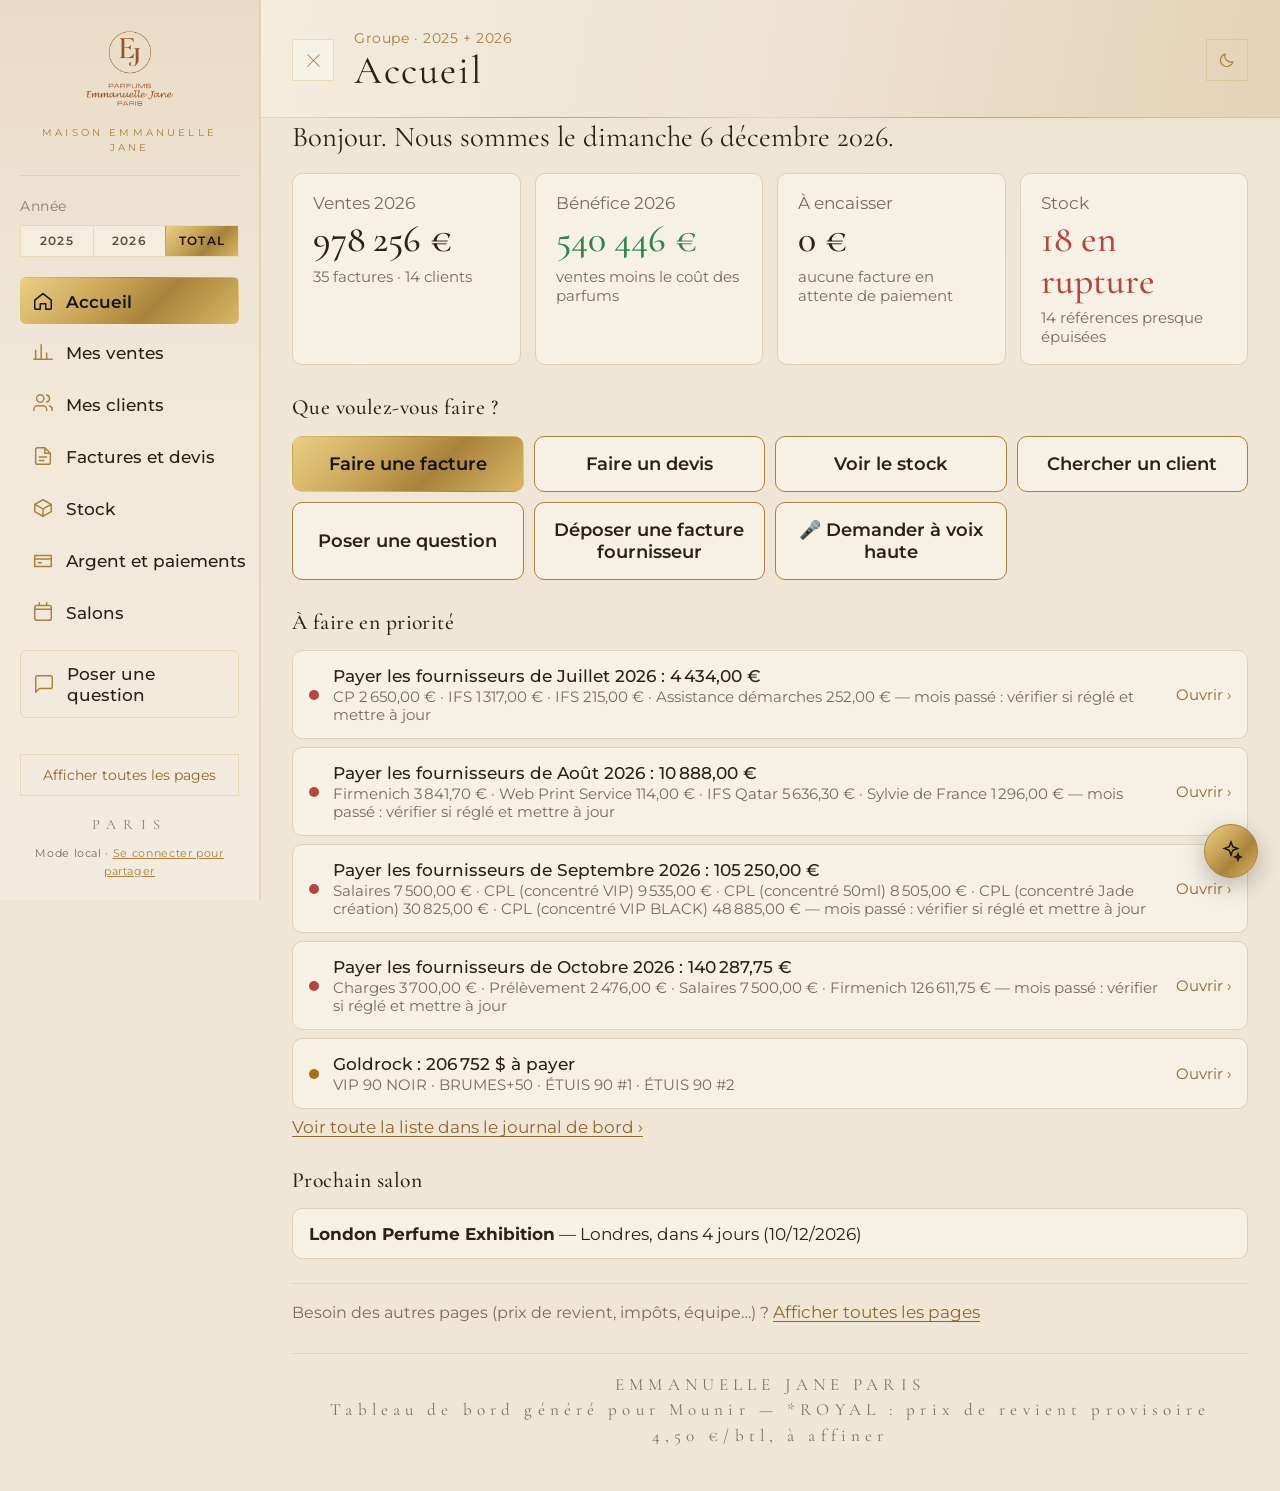
==== dashboard-netlify/index.html @ 2f5e253f "Factures fournisseurs : dépôt d'une facture, lecture automatique et suivi du paiement - Déposer un P" ====
<!DOCTYPE html>
<html lang="fr">
<head>
<meta charset="UTF-8">
<meta name="viewport" content="width=device-width, initial-scale=1">
<title>Tableau de bord · Emmanuelle Jane Paris</title>
<link rel="icon" href="img/logo.png">
<link rel="preconnect" href="https://fonts.googleapis.com">
<link rel="preconnect" href="https://fonts.gstatic.com" crossorigin>
<link href="https://fonts.googleapis.com/css2?family=Cormorant+Garamond:ital,wght@0,400;0,500;0,600;1,400;1,500&family=Montserrat:ital,wght@0,300;0,400;0,500;0,600;0,700;1,400&display=swap" rel="stylesheet">
<script src="vendor/chart.umd.min.js"></script>
<link rel="stylesheet" href="css/style.css">
<script>try{if(localStorage.getItem('ej_theme')==='dark')document.documentElement.dataset.theme='dark'}catch(e){}
try{document.documentElement.dataset.mode=localStorage.getItem('ej_mode')==='complet'?'complet':'simple'}catch(e){document.documentElement.dataset.mode='simple'}</script>
</head>
<body>
<aside class="sidebar" id="sidebar" aria-label="Menu">
<div class="sb-brand"><img class="logo" src="img/logo.png" alt="Parfums Emmanuelle Jane Paris"><span class="sb-maison">Maison Emmanuelle Jane</span></div>
<div class="sb-block"><div class="sb-label">Société</div>
<div class="sb-seg sb-seg-col soc-switcher" role="group" aria-label="Société"><button class="soc-btn active" data-soc="groupe">Groupe</button><button class="soc-btn" data-soc="BSD">BSD · France</button><button class="soc-btn" data-soc="NB">NB Evolution · Dubaï</button></div></div>
<div class="sb-block"><div class="sb-label">Année</div>
<div class="sb-seg year-switcher" role="group" aria-label="Année"><button class="year-btn" data-year="2025">2025</button><button class="year-btn" data-year="2026">2026</button><button class="year-btn active" data-year="total">Total</button></div></div>
<nav class="sb-nav" aria-label="Rubriques">
<div class="sb-simple"><button class="tab sb-big" data-tab="accueil" data-simple="1"><svg viewBox="0 0 24 24" fill="none" stroke="currentColor" stroke-width="1.6" stroke-linecap="round" stroke-linejoin="round"><path d="M3 11l9-7 9 7v9a1 1 0 0 1-1 1h-5v-6h-6v6H4a1 1 0 0 1-1-1z"/></svg><span>Accueil</span></button><button class="tab sb-big" data-tab="overview" data-simple="1"><svg viewBox="0 0 24 24" fill="none" stroke="currentColor" stroke-width="1.6" stroke-linecap="round" stroke-linejoin="round"><path d="M4 20V10M10 20V4M16 20v-7M22 20H2"/></svg><span>Mes ventes</span></button><button class="tab sb-big" data-tab="crm" data-simple="1"><svg viewBox="0 0 24 24" fill="none" stroke="currentColor" stroke-width="1.6" stroke-linecap="round" stroke-linejoin="round"><path d="M16 19v-1a4 4 0 0 0-4-4H6a4 4 0 0 0-4 4v1M9 10a4 4 0 1 0 0-8 4 4 0 0 0 0 8zM22 19v-1a4 4 0 0 0-3-3.9M16 2.1a4 4 0 0 1 0 7.8"/></svg><span>Mes clients</span></button><button class="tab sb-big" data-tab="documents" data-simple="1"><svg viewBox="0 0 24 24" fill="none" stroke="currentColor" stroke-width="1.6" stroke-linecap="round" stroke-linejoin="round"><path d="M14 3H6a2 2 0 0 0-2 2v14a2 2 0 0 0 2 2h12a2 2 0 0 0 2-2V9zM14 3v6h6M8 13h8M8 17h5"/></svg><span>Factures et devis</span></button><button class="tab sb-big" data-tab="stock" data-simple="1"><svg viewBox="0 0 24 24" fill="none" stroke="currentColor" stroke-width="1.6" stroke-linecap="round" stroke-linejoin="round"><path d="M21 8l-9-5-9 5 9 5 9-5zM3 8v8l9 5 9-5V8M12 13v8"/></svg><span>Stock</span></button><button class="tab sb-big" data-tab="tresorerie" data-simple="1"><svg viewBox="0 0 24 24" fill="none" stroke="currentColor" stroke-width="1.6" stroke-linecap="round" stroke-linejoin="round"><path d="M3 7h18v12H3zM3 11h18M7 15h3"/></svg><span>Argent et paiements</span></button><button class="tab sb-big" data-tab="salons" data-simple="1"><svg viewBox="0 0 24 24" fill="none" stroke="currentColor" stroke-width="1.6" stroke-linecap="round" stroke-linejoin="round"><path d="M8 2v3M16 2v3M3 9h18M5 5h14a2 2 0 0 1 2 2v12a2 2 0 0 1-2 2H5a2 2 0 0 1-2-2V7a2 2 0 0 1 2-2z"/></svg><span>Salons</span></button><button type="button" class="sb-big sb-ask" data-ia-open="1"><svg viewBox="0 0 24 24" fill="none" stroke="currentColor" stroke-width="1.6" stroke-linecap="round" stroke-linejoin="round"><path d="M21 15a2 2 0 0 1-2 2H7l-4 4V5a2 2 0 0 1 2-2h14a2 2 0 0 1 2 2z"/></svg><span>Poser une question</span></button></div>
<div class="sb-group">Accueil</div>
<button class="tab" data-tab="accueil" data-group="accueil">Accueil · actions rapides</button><button class="tab active" data-tab="journal" data-group="accueil">Journal de bord</button>
<div class="sb-group">Équipe</div>
<button class="tab" data-tab="equipe-nassim" data-group="equipe">Nassim</button>
<button class="tab" data-tab="equipe-mounir" data-group="equipe">Mounir</button>
<button class="tab" data-tab="equipe-natali" data-group="equipe">Natali</button>
<div class="sb-group">Ventes</div>
<button class="tab" data-tab="overview" data-group="ventes">Vue d'ensemble</button>
<button class="tab" data-tab="clients" data-group="ventes">Clients</button>
<button class="tab" data-tab="pays" data-group="ventes">Pays</button>
<button class="tab" data-tab="mois" data-group="ventes">Mois</button>
<button class="tab" data-tab="refs" data-group="ventes">Références</button>
<button class="tab" data-tab="factures" data-group="ventes">Factures</button>
<button class="tab" data-tab="evolution" data-group="ventes">Évolution clients</button>
<button class="tab" data-tab="compare" data-group="ventes">2025 vs 2026</button>
<div class="sb-group">Produits</div>
<button class="tab" data-tab="stock" data-group="produits">Stock</button>
<button class="tab" data-tab="costs" data-group="produits">Prix de revient</button>
<button class="tab" data-tab="production" data-group="produits">Production</button>
<button class="tab" data-tab="inventaire" data-group="produits">Inventaire</button>
<button class="tab" data-tab="cadeaux" data-group="produits">Cadeaux offerts</button>
<button class="tab" data-tab="appro" data-group="produits">Approvisionnement</button>
<button class="tab" data-tab="expeditions" data-group="produits">Expéditions</button>
<button class="tab" data-tab="conformite" data-group="produits">Conformité produits</button>
<div class="sb-group">Finances</div>
<button class="tab" data-tab="tresorerie" data-group="finances">Trésorerie</button>
<button class="tab" data-tab="creances" data-group="finances">Créances clients</button>
<button class="tab" data-tab="fiscal" data-group="finances">Échéances fiscales</button>
<button class="tab" data-tab="resultat" data-group="finances">Résultat &amp; impôts</button>
<button class="tab" data-tab="objectifs" data-group="finances">Objectifs &amp; budget</button>
<button class="tab" data-tab="fournisseurs" data-group="finances">Factures fournisseurs</button>
<button class="tab" data-tab="virements" data-group="finances">Virements attendus</button>
<button class="tab" data-tab="chargesfixes" data-group="finances">Charges fixes</button>
<div class="sb-group">Commercial</div>
<button class="tab" data-tab="documents" data-group="commercial">Devis &amp; factures</button>
<button class="tab" data-tab="crm" data-group="commercial">Fiches clients</button>
<button class="tab" data-tab="prospects" data-group="commercial">Prospects</button>
<button class="tab" data-tab="simulateur" data-group="commercial">Simulateur d'offres</button>
<button class="tab" data-tab="simulation" data-group="commercial">Simulation commande</button>
<button class="tab" data-tab="salons" data-group="commercial">Calendrier des salons</button>
</nav>
<button type="button" class="sb-mode" id="sbMode"></button>
<div class="sb-foot">Paris</div>
</aside>
<div class="sb-overlay" id="sbOverlay"></div>
<div class="main">
<header class="topbar">
<button class="sb-toggle" id="sbToggle" aria-label="Afficher ou masquer le menu" aria-controls="sidebar"><span></span><span></span><span></span></button>
<div class="brand-txt"><span class="brand-sub" id="ctxLine">Groupe · 2025 + 2026</span><span class="brand-name" id="pageTitle">Vue d'ensemble</span></div>
</header>
<div class="page">

<div class="kpis kpis-top">
<div class="kpi kpi-main"><div class="kpi-label">Chiffre d'affaires</div><div class="kpi-value big" id="kpi-ca"></div></div>
<div class="kpi"><div class="kpi-label">Bénéfice produit*</div><div class="kpi-value big" id="kpi-benefice-produit"></div></div>
<div class="kpi danger"><div class="kpi-label">Charges fixes / mois**</div><div class="kpi-value big" id="kpi-charges-fixes-mensuelles"></div></div>
<div class="kpi"><div class="kpi-label">Bouteilles vendues</div><div class="kpi-value" id="kpi-btl"></div></div>
<div class="kpi"><div class="kpi-label">Testeurs offerts</div><div class="kpi-value" id="kpi-testers"></div></div>
<div class="kpi"><div class="kpi-label">Factures</div><div class="kpi-value" id="kpi-factures"></div></div>
<div class="kpi"><div class="kpi-label">Clients</div><div class="kpi-value" id="kpi-clients"></div></div>
</div>
<details class="notes">
<summary>Notes de calcul</summary>
<p id="socNote" class="soc-note"></p>
<p>* Bénéfice produit = CA − prix de revient (coût de fabrication, testeurs offerts inclus) − coût des cadeaux offerts (sacs, mouillettes, catalogues, échantillons). ** Estimation des charges fixes + salaires par mois (hors rémunération du gérant), voir l'onglet "Charges fixes mensuelles" pour le détail.</p>
<p>Le prix de revient de la collection ROYAL est provisoirement fixé à 4,50 € la bouteille (à affiner) : les bénéfices ROYAL sont indicatifs.</p>
</details>



<div id="accueil" class="section">
<h2>Accueil</h2>
<div id="accueil-body"></div>
</div>

<div id="journal" class="section active">
<h2>Journal de bord</h2>
<div class="j-top"><div><div class="j-date" id="jDate"></div><div class="j-resume" id="jResume"></div></div></div>
<div class="j-grid">
<div class="j-col">
<div class="j-card"><div class="j-h">À traiter<button type="button" class="j-mini" id="jReset" title="Réafficher les rappels marqués comme faits">Tout réafficher</button></div>
<p class="j-sub">Calculé à partir des données : paiements clients, devis à relancer, fournisseurs, stock, inventaire, salons. Clique sur un rappel pour ouvrir la page concernée.</p>
<ul class="j-list" id="jAuto"></ul></div>
<div class="j-card"><div class="j-h">Mes tâches</div>
<form id="jTodoForm" class="j-form"><input name="txt" placeholder="Ex. Relancer Gazzaz pour la commande de novembre" required><select name="cat"><option value="client">Client</option><option value="paiement">Paiement</option><option value="fournisseur">Fournisseur</option><option value="stock">Stock</option><option value="admin">Admin</option><option value="autre">Autre</option></select><input name="due" type="date" title="Échéance"><button type="submit" class="doc-btn primary">Ajouter</button></form>
<ul class="j-list" id="jTodos"></ul></div>
<div class="j-card"><div class="j-h">Routine</div>
<div class="j-routine" id="jRoutine"></div>
<form id="jRoutineForm" class="j-form"><input name="txt" placeholder="Ajouter une tâche récurrente" required><select name="freq"><option value="jour">Chaque jour</option><option value="semaine">Chaque semaine</option><option value="mois">Chaque mois</option></select><button type="submit" class="doc-btn">Ajouter</button></form></div>
</div>
<div class="j-col">
<div class="j-card"><div class="j-h">Journal</div>
<form id="jNoteForm" class="j-form j-note-form"><textarea name="txt" rows="3" placeholder="Appels, rendez-vous, décisions, commandes reçues…" required></textarea><button type="submit" class="doc-btn primary">Noter</button></form>
<ul class="j-notes" id="jNotes"></ul></div>
<div class="j-card"><div class="j-h">Actualités de la parfumerie<button type="button" class="j-mini" id="jNewsRefresh" title="Recharger">Actualiser</button></div>
<div class="j-feeds" id="jFeeds"></div>
<details class="j-marques" id="jMarquesBox"><summary>Marques suivies</summary>
<form id="jMarquesForm"><textarea id="jMarques" rows="3"></textarea><div class="j-marques-act"><button type="button" class="j-mini" id="jMarquesReset">Liste par défaut</button><button type="submit" class="doc-btn">Enregistrer</button></div></form>
<p class="j-sub">Séparer les marques par des virgules.</p></details>
<ul class="j-news" id="jNews"></ul>
<div class="j-sites"><span>Presse spécialisée :</span><span id="jSites"></span></div></div>
</div>
</div>
</div>

<div id="equipe-nassim" class="section eq-space"></div>
<div id="equipe-mounir" class="section eq-space"></div>
<div id="equipe-natali" class="section eq-space"></div>

<div id="tresorerie" class="section"><h2>Trésorerie prévisionnelle</h2><div id="tresorerie-body" class="gx"></div></div>
<div id="creances" class="section"><h2>Créances clients</h2><div id="creances-body" class="gx"></div></div>
<div id="fiscal" class="section"><h2>Échéances fiscales et administratives</h2><div id="fiscal-body" class="gx"></div></div>
<div id="resultat" class="section"><h2>Résultat et impôts estimés</h2><div id="resultat-body" class="gx"></div></div>
<div id="objectifs" class="section"><h2>Objectifs et budget</h2><div id="objectifs-body" class="gx"></div></div>
<div id="crm" class="section"><h2>Fiches clients</h2><div id="crm-body" class="gx"></div></div>
<div id="prospects" class="section"><h2>Prospects</h2><div id="prospects-body" class="gx"></div></div>
<div id="appro" class="section"><h2>Approvisionnement</h2><div id="appro-body" class="gx"></div></div>
<div id="expeditions" class="section"><h2>Expéditions</h2><div id="expeditions-body" class="gx"></div></div>
<div id="conformite" class="section"><h2>Conformité produits</h2><div id="conformite-body" class="gx"></div></div>

<div id="overview" class="section">
<h2>Vue d'ensemble</h2>
<div class="grid-2">
<div class="chart-container"><canvas id="chartCollections"></canvas></div>
<div class="chart-container"><canvas id="chartPays"></canvas></div>
</div>
<div class="chart-container tall"><canvas id="chartMois"></canvas></div>
<h2>Podium des clients</h2>
<div class="podium" id="podium"></div>
</div>

<div id="clients" class="section">
<h2>Tous les clients</h2>
<div class="info-box">💡 Clique sur une ligne pour voir le détail des factures du client</div>
<div class="controls">
<input type="text" class="search-box" id="search-client" placeholder="🔍 Rechercher...">
</div>
<table id="table-clients">
<thead><tr><th>#</th><th>Client</th><th>Pays</th><th class="text-right">Fact.</th><th class="text-right">Btl</th><th class="text-right">CA</th><th class="text-right">Coût</th><th class="text-right">Bénéfice</th><th class="text-right">% Marge</th></tr></thead>
<tbody></tbody>
</table>
</div>

<div id="pays" class="section">
<h2>Analyse par pays</h2>
<div class="info-box">💡 Le tableau ci-dessous affiche chaque <strong>couple Pays — Client</strong> séparément (les 2 clients irakiens apparaissent distinctement).</div>
<div class="grid-2">
<div class="chart-container"><canvas id="chartPaysCA"></canvas></div>
<div class="chart-container"><canvas id="chartPaysClientCA"></canvas></div>
</div>
<h2>Détail Pays × Client</h2>
<table>
<thead><tr><th>#</th><th>Pays</th><th>Client</th><th class="text-right">Fact.</th><th class="text-right">Btl</th><th class="text-right">CA</th><th class="text-right">Coût</th><th class="text-right">Bénéfice</th></tr></thead>
<tbody id="tbody-pays-client"></tbody>
</table>
</div>

<div id="mois" class="section">
<h2>Analyse mensuelle</h2>
<div class="chart-container tall"><canvas id="chartMoisCA"></canvas></div>
<div class="chart-container"><canvas id="chartMoisMarge"></canvas></div>
<table>
<thead><tr><th>Mois</th><th class="text-right">Fact.</th><th class="text-right">Btl</th><th class="text-right">CA</th><th class="text-right">Coût</th><th class="text-right">Bénéfice</th></tr></thead>
<tbody id="tbody-mois"></tbody>
</table>
</div>

<div id="refs" class="section">
<h2>Toutes les références</h2>
<div class="controls">
<input type="text" class="search-box" id="search-ref" placeholder="🔍 Rechercher...">
<select id="filter-collection">
<option value="">Toutes</option>
<option value="VIP">VIP</option>
<option value="VIP BLACK">VIP BLACK</option>
<option value="ROYAL">ROYAL</option>
<option value="BRUMES">BRUMES</option>
<option value="50ML">50ML</option>
</select>
</div>
<div class="chart-container tall"><canvas id="chartTopRefs"></canvas></div>
<table id="table-refs">
<thead><tr><th>#</th><th>Collec.</th><th>Référence</th><th class="text-right">Cartons</th><th class="text-right">Btl</th><th class="text-right">CA</th><th class="text-right">Coût</th><th class="text-right">Bénéfice</th></tr></thead>
<tbody></tbody>
</table>
</div>

<div id="factures" class="section">
<h2>Toutes les factures</h2>
<div class="info-box">💡 Clique sur une facture pour voir tout le détail des lignes (références, quantités, prix, marges)</div>
<div class="controls">
<input type="text" class="search-box" id="search-fact" placeholder="🔍 Rechercher...">
</div>
<table id="table-fact">
<thead><tr><th>Facture</th><th>Date</th><th>Client</th><th>Pays</th><th class="text-right">Btl</th><th class="text-right">CA</th><th class="text-right">Coût</th><th class="text-right">Bénéfice</th></tr></thead>
<tbody></tbody>
</table>
</div>

<div id="cadeaux" class="section">
<h2>Cadeaux offerts</h2>
<div class="info-box">💡 Tous les cadeaux (hors parfums) offerts avec les commandes — sacs, mouillettes, catalogues, échantillons 2ml, testeurs. Suit le sélecteur d'année en haut de page.</div>
<div class="kpis" id="cadeauxKpis"></div>
<div class="controls">
<input type="text" class="search-box" id="search-cadeaux" placeholder="🔍 Rechercher...">
</div>
<table id="table-cadeaux">
<thead><tr><th>Facture</th><th>Date</th><th>Client</th><th>Pays</th><th>Cadeaux offerts</th><th class="text-right">Prix de revient (≈)</th></tr></thead>
<tbody></tbody>
</table>

<h2 style="margin-top:26px">📊 Commande vs cadeaux offerts (par client)</h2>
<div class="info-box">💡 Chiffre d'affaires du client (barres) comparé à la valeur des cadeaux offerts (ligne rouge), pour les clients ayant reçu le plus de cadeaux.</div>
<div class="chart-container tall"><canvas id="chartCadeauxClients"></canvas></div>

<h2 style="margin-top:26px">👥 Cadeaux cumulés par client</h2>
<div class="info-box">💡 Clique sur un client pour voir le détail de tous les cadeaux (sacs, mouillettes, catalogues, 2ml, testeurs) reçus sur l'ensemble de ses factures.</div>
<div style="display:grid;grid-template-columns:280px 1fr;gap:18px" id="cadeauxClientGrid">
<div style="background:rgba(28,24,20,.03);border-radius:8px;padding:14px;max-height:600px;overflow-y:auto">
<input type="text" class="search-box" id="search-cadeaux-client" placeholder="🔍 Rechercher un client..." style="width:100%;margin-bottom:10px">
<div id="cadeauxClientList"></div>
</div>
<div>
<div id="cadeauxClientHeader" style="background:rgba(129,98,15,.08);border-left:4px solid #81620F;padding:14px;border-radius:6px;margin-bottom:14px;min-height:80px">
<div style="color:#76695C;font-size:.9rem">Sélectionne un client à gauche pour voir le détail de ses cadeaux</div>
</div>
<table id="tableCadeauxClient">
<thead><tr><th>Type de cadeau</th><th class="text-right">Quantité</th><th class="text-right">Coût (≈)</th></tr></thead>
<tbody></tbody>
</table>
</div>
</div>
</div>

<div id="evolution" class="section">
<h2>Évolution du CA par Client (dans le temps)</h2>
<div class="info-box">💡 Clique sur un client à gauche pour voir comment ses commandes ont évolué dans le temps. Tu verras tout de suite s'il est en croissance 📈 ou en baisse 📉.</div>
<div style="display:grid;grid-template-columns:280px 1fr;gap:18px;@media(max-width:900px){grid-template-columns:1fr}" id="evolutionGrid">
<div style="background:rgba(28,24,20,.03);border-radius:8px;padding:14px;max-height:600px;overflow-y:auto">
<input type="text" class="search-box" id="search-evo-client" placeholder="🔍 Rechercher un client..." style="width:100%;margin-bottom:10px">
<div id="evoClientList"></div>
</div>
<div>
<div id="evoSelectedHeader" style="background:rgba(129,98,15,.08);border-left:4px solid #81620F;padding:14px;border-radius:6px;margin-bottom:14px;min-height:80px">
<div style="color:#76695C;font-size:.9rem">Sélectionne un client à gauche pour voir son évolution</div>
</div>
<div class="chart-container tall"><canvas id="chartEvoClient"></canvas></div>
<h3 style="color:#81620F;margin-bottom:10px">Détail des commandes</h3>
<table id="tableEvoClient">
<thead><tr><th>Date</th><th>Facture</th><th class="text-right">Btl</th><th class="text-right">CA</th><th class="text-right">Bénéfice</th><th class="text-right">Variation</th></tr></thead>
<tbody></tbody>
</table>
</div>
</div>
</div>

<div id="costs" class="section">
<h2>Détail des prix de revient par collection</h2>
<div class="info-box">💡 Tu trouveras ici le détail complet : composants physiques, main-d'œuvre, concentrés, coût total par bouteille et par carton vendu, ainsi que la marge réalisée au tarif standard.</div>
<div class="controls">
<label style="color:#76695C;font-size:.9rem">Collection :</label>
<select id="costCollSelect">
<option value="VIP">VIP</option>
<option value="VIP BLACK">VIP BLACK</option>
<option value="50ML">50ML</option>
<option value="BRUMES">BRUMES</option>
<option value="ROYAL">ROYAL</option>
<option value="CADEAUX">🎁 Cadeaux offerts</option>
</select>
</div>
<div id="costDetails"></div>
</div>

<div id="stock" class="section">
<h2>Gestion du stock — Produits finis</h2>
<div class="info-box">💡 Stock actuel = comptage physique du <strong id="stockRefDateInfo"></strong> − flacons de chaque facture établie depuis (bouteilles payées + testeurs), ± entrées saisies ci-dessous (production reçue, corrections). Code couleur : 🔴 Critique • 🟠 Faible • 🟡 Moyen • 🟢 OK • ⚫ Épuisé</div>
<div id="stockGlobalKpis"></div>
<div id="stockMouv"></div>
<div id="stockContent"></div>
</div>

<div id="simulation" class="section">
<h2>Simulation de commande</h2>
<div class="info-box">💡 Saisis les quantités souhaitées (en <strong>bouteilles</strong>) pour chaque référence. Le système compare avec le stock actuel et te dit si la commande est <strong>faisable</strong> ou si tu dois <strong>produire</strong> avant. Tu peux aussi basculer en mode "cartons" pour saisir en cartons.</div>
<div style="display:flex;gap:10px;margin-bottom:14px;flex-wrap:wrap;align-items:center">
  <button id="simReset" style="padding:9px 16px;background:#B8433F;color:#fff;border:none;border-radius:8px;cursor:pointer;font-weight:600">🗑️ Tout effacer</button>
  <label style="color:#76695C;font-size:.9rem;display:flex;align-items:center;gap:6px;cursor:pointer">
    <input type="checkbox" id="simCartonMode" style="width:18px;height:18px;cursor:pointer">
    <span>Saisir en <strong>cartons</strong> (au lieu de bouteilles)</span>
  </label>
  <label style="color:#76695C;font-size:.9rem;display:flex;align-items:center;gap:6px;cursor:pointer">
    <input type="checkbox" id="simIncludeTester" checked style="width:18px;height:18px;cursor:pointer">
    <span>Inclure les <strong>testers</strong> dans la déduction stock</span>
  </label>
</div>
<div id="simSummary"></div>
<div id="simContent"></div>
</div>

<div id="production" class="section">
<h2>Planification de production</h2>
<div class="info-box">💡 Entre les quantités que tu veux produire pour chaque référence. Le système calcule automatiquement <strong>tout ce qu'il te faut commander</strong> : composants, concentrés, coûts et CA potentiel.</div>
<div style="display:flex;gap:10px;margin-bottom:14px;flex-wrap:wrap">
<button id="prodFillStock" style="padding:9px 16px;background:#2F6FA8;color:#fff;border:none;border-radius:8px;cursor:pointer;font-weight:600">📦 Remplir pour atteindre 1000 btl/réf</button>
<button id="prodClear" style="padding:9px 16px;background:rgba(184,67,63,.8);color:#fff;border:none;border-radius:8px;cursor:pointer;font-weight:600">🗑️ Tout effacer</button>
<button id="prodSave" style="padding:9px 16px;background:#2E7D4F;color:#fff;border:none;border-radius:8px;cursor:pointer;font-weight:600">💾 Sauver dans navigateur</button>
</div>
<div id="prodSummary" style="background:rgba(129,98,15,.08);border-left:4px solid #81620F;padding:16px;border-radius:8px;margin-bottom:18px;display:none"></div>
<div id="prodInputs"></div>
<div id="prodNeeds"></div>
</div>







<!-- Tooltip flottant pour top 3 produits -->
<div id="floatingTooltip" style="display:none;position:fixed;z-index:999;background:#FCF6EE;border:2px solid #81620F;border-radius:8px;padding:12px;box-shadow:0 8px 24px rgba(28,24,20,.18);max-width:300px;font-size:.85rem;pointer-events:none"></div>

<div id="compare" class="section">
<h2>Comparaison 2025 vs 2026</h2>
<div class="info-box">💡 Compare directement les performances entre les deux années</div>
<div id="compareKpis" class="kpis"></div>
<div class="grid-2">
<div class="chart-container"><canvas id="chartCompareCA"></canvas></div>
<div class="chart-container"><canvas id="chartCompareMarge"></canvas></div>
</div>
<div class="chart-container tall"><canvas id="chartCompareMois"></canvas></div>
<h2>Détail comparatif</h2>
<table>
<thead><tr><th>Indicateur</th><th class="text-right">2025</th><th class="text-right">2026</th><th class="text-right">Évolution</th></tr></thead>
<tbody id="tbody-compare"></tbody>
</table>
</div>



<!-- Modal pour le détail d'une catégorie de charge -->




<!-- Modal pour le détail d'une source de revenu -->


<div id="fournisseurs" class="section">
<h2>Factures fournisseurs à payer</h2>
<div class="info-box">💡 Suivi manuel (mis à jour à la main, pas connecté à la banque) des factures fournisseurs à venir — France + Goldrock. Dernière mise à jour : <strong id="fournisseursUpdated"></strong>. Mois déjà soldés : <strong id="fournisseursSoldes"></strong>.</div>
<div class="kpis" id="fournisseursKpis"></div>
<h2>Fournisseurs France — par mois</h2>
<table>
<thead><tr><th>Mois</th><th>Statut</th><th>Poste</th><th class="text-right">Montant (€)</th></tr></thead>
<tbody id="tbody-fournisseurs-france"></tbody>
</table>
<h2 style="margin-top:22px">Goldrock (USD)</h2>
<table>
<thead><tr><th>Poste</th><th>Statut</th><th class="text-right">Montant ($)</th><th class="text-right">Montant (€ approx.)</th></tr></thead>
<tbody id="tbody-fournisseurs-goldrock"></tbody>
</table>
</div>

<div id="virements" class="section">
<h2>Virements clients en attente</h2>
<div class="info-box">💡 Suivi manuel (mis à jour à la main) des encaissements clients attendus. Dernière mise à jour : <strong id="virementsUpdated"></strong>.</div>
<div class="kpis" id="virementsKpis"></div>
<table>
<thead><tr><th>Client / Pays</th><th class="text-right">Montant (€)</th><th class="text-right">% du total</th></tr></thead>
<tbody id="tbody-virements"></tbody>
</table>
</div>



<div id="chargesfixes" class="section">
<h2>Charges fixes mensuelles (estimation)</h2>
<div class="info-box">💡 Suivi manuel — ce que tu payes à peu près chaque mois. Dernière mise à jour : <strong id="chargesfixesUpdated"></strong>. <span style="color:#A33A35">🟠 La rémunération du gérant (Boudjada Said) n'est volontairement PAS incluse : ses prélèvements sont irréguliers et il ne va plus en prendre pendant un moment.</span> L'Électricité/Gaz est basée sur la moyenne 2025 (mois par mois très variable, mais le pattern annuel se répète). Certains montants sont des moyennes récentes (Orange, Google Workspace, URSSAF, AG2R, salaires de Natali/Sabrina/Mounir) plutôt que des montants fixes exacts.</div>
<div class="kpis" id="chargesfixesKpis"></div>
<h2>Charges fixes (hors salaires)</h2>
<table>
<thead><tr><th>Poste</th><th class="text-right">Montant (€)</th><th>Note</th></tr></thead>
<tbody id="tbody-chargesfixes"></tbody>
</table>
<h2 style="margin-top:22px">Salaires</h2>
<table>
<thead><tr><th>Salarié</th><th class="text-right">Montant (€)</th><th>Note</th></tr></thead>
<tbody id="tbody-chargesfixes-salaires"></tbody>
</table>
</div>

<div id="inventaire" class="section">
<h2>Inventaire — Composants & emballages</h2>
<div class="info-box">💡 Suivi manuel (comptage physique périodique) des composants et emballages : flacons, capots, pompes, cartons, étiquettes, frettes, sacs, éléments d'impression... Dernière mise à jour : <strong id="inventaireUpdated"></strong>. Le stock marqué <strong>non conforme</strong> est exclu des totaux utilisables mais affiché à part sur chaque ligne concernée.</div>
<div class="kpis" id="inventaireKpis"></div>
<div class="controls"><input type="text" class="search-box" id="search-inventaire" placeholder="🔍 Rechercher un composant..."></div>
<div id="inventaireContent"></div>
</div>


<div id="documents" class="section">
<h2>Devis, proformas &amp; factures</h2>
<div class="info-box">Crée un devis, convertis-le en proforma puis en facture, et imprime-les en PDF. <strong>Seules les factures entrent dans les chiffres du dashboard</strong> (tous les totaux sont recalculés). Factures BSD et NB Evolution ; les ventes de BSD à NB Evolution sont comptées dans la vue BSD mais pas dans la vue Groupe. Les testeurs sont valorisés pour la douane puis déduits automatiquement. Les documents sont enregistrés dans ce navigateur : utilise « Sauvegarder » régulièrement, et « Exporter les données » pour rendre les nouvelles factures permanentes.</div>
<div class="controls">
<label class="doc-inline">Société <select id="docNewSoc"><option value="BSD">BSD · France</option><option value="NB">NB Evolution · Dubaï</option></select></label>
<button class="doc-btn primary" data-act="new" data-type="devis">+ Nouveau devis</button>
<button class="doc-btn primary" data-act="new" data-type="proforma">+ Nouvelle proforma</button>
<button class="doc-btn primary" data-act="new" data-type="facture">+ Nouvelle facture</button>
<select id="docFilterSoc"><option value="all">Les 2 sociétés</option><option value="BSD">BSD</option><option value="NB">NB Evolution</option></select>
<select id="docFilter"><option value="all">Tous les documents</option><option value="devis">Devis</option><option value="proforma">Proformas</option><option value="facture">Factures</option><option value="avoir">Avoirs</option><option value="bl">Bons de livraison</option></select>
<input type="text" class="search-box" id="docSearch" placeholder="🔍 N°, client, pays…">
</div>
<div class="controls doc-tools">
<button class="doc-btn" data-act="settings">Coordonnées des sociétés</button>
<button class="doc-btn" data-act="backup">Sauvegarder (fichier)</button>
<button class="doc-btn" data-act="restore">Restaurer une sauvegarde</button>
<button class="doc-btn" data-act="export">Exporter les données</button>
<input type="file" id="docRestoreFile" accept=".json,application/json" hidden>
</div>
<p class="doc-sub" id="docStatus" style="margin-bottom:10px"></p>
<div class="doc-table-wrap"><table>
<thead><tr><th>Société</th><th>Type</th><th>N°</th><th>Date</th><th>Client</th><th class="text-right">Total HT</th><th>Statut</th><th>Actions</th></tr></thead>
<tbody id="docList"></tbody>
</table></div>
</div>

<div id="simulateur" class="section">
<h2>Simulateur d'offres</h2>
<div class="info-box">Grille de remises et de cadeaux par palier de cartons. Les paliers réglés ici peuvent être appliqués à un devis avec le bouton « Appliquer la grille du simulateur d'offres ». <a href="simulateur-offres/index.html" target="_blank" rel="noopener">Ouvrir dans un nouvel onglet</a></div>
<iframe class="sim-frame" src="simulateur-offres/index.html" loading="lazy" title="Simulateur d'offres"></iframe>
</div>

<div id="salons" class="section">
<h2>Calendrier des salons</h2>
<div class="info-box">★ Marchés de la société (Moyen-Orient, Russie, niche). Dates relevées en octobre 2026, à revérifier sur le site du salon avant de réserver.</div>
<div class="sl-next-wrap" id="slNext"></div>
<div class="sl-bar">
<div class="seg" id="slYears"></div>
<div class="seg sl-filtres" id="slFiltres"><button type="button" data-f="tous">Tous</button><button type="button" data-f="prio">★ Prioritaires</button><button type="button" data-f="beaute">Beauté</button><button type="button" data-f="niche">Niche</button><button type="button" data-f="packaging">Packaging</button><button type="button" data-f="ingredients">Matières premières</button></div>
</div>
<p class="sl-resume" id="slResume"></p>
<div class="sl-grid" id="slGrid"></div>
<details class="sl-add"><summary>Ajouter un salon</summary>
<form id="slForm" class="sl-form">
<label>Nom<input name="nom" required></label>
<label>Ville<input name="ville"></label>
<label>Pays<input name="pays"></label>
<label>Début<input name="debut" type="date" required></label>
<label>Fin<input name="fin" type="date"></label>
<label>Catégorie<select name="cat"><option value="beaute">Beauté &amp; cosmétique</option><option value="niche">Parfumerie de niche</option><option value="packaging">Packaging</option><option value="ingredients">Matières premières</option><option value="congres">Congrès</option><option value="autre">Autre</option></select></label>
<label>Site<input name="site" type="url" placeholder="https://"></label>
<label class="sl-wide">Note<input name="note"></label>
<label class="sl-check"><input name="prio" type="checkbox"> Prioritaire</label>
<button type="submit" class="doc-btn primary">Ajouter</button>
</form>
<p class="sl-resume">Les salons ajoutés ici restent dans ce navigateur.</p>
</details>
</div>

<!-- Modal pour les détails de facture -->
<div class="modal-overlay" id="modalOverlay">
<div class="modal">
<button class="modal-close" id="modalClose">×</button>
<h2 id="modalTitle"></h2>
<div class="modal-meta" id="modalMeta"></div>
<div class="modal-summary" id="modalSummary"></div>
<h3 style="color:#81620F;margin-bottom:10px;margin-top:10px">Détail des lignes</h3>
<table>
<thead><tr><th>Collec.</th><th>Référence</th><th>Mode</th><th class="text-right">Cartons</th><th class="text-right">Btl</th><th class="text-right">Test.</th><th class="text-right">Prix u.</th><th class="text-right">CA</th><th class="text-right">Coût</th><th class="text-right">Bénéfice</th></tr></thead>
<tbody id="modalLines"></tbody>
</table>
<div id="modalCadeauxWrap" style="display:none">
<h3 style="color:#81620F;margin-bottom:10px;margin-top:18px">🎁 Cadeaux offerts (hors CA)</h3>
<table>
<thead><tr><th>Article</th><th class="text-right">Quantité</th><th class="text-right">Coût (≈)</th></tr></thead>
<tbody id="modalCadeaux"></tbody>
</table>
</div>
</div>
</div>


<!-- Devis & factures : éditeur, aperçu, réglages -->
<div class="modal-overlay" id="docEditor">
<div class="modal doc-modal">
<button class="modal-close" data-act="close">×</button>
<h2 id="docEdTitle"></h2>
<div id="docEdBody"></div>
<div class="doc-row-actions doc-ed-foot"><button class="doc-btn" data-act="close">Annuler</button><button class="doc-btn" data-act="save">Enregistrer</button><button class="doc-btn primary" data-act="saveview">Enregistrer et voir le document</button></div>
</div>
</div>
<div class="modal-overlay" id="docViewer">
<div class="modal doc-modal">
<button class="modal-close" data-act="vclose">×</button>
<h2 id="docViewTitle"></h2>
<div class="doc-row-actions"><button class="doc-btn primary" data-act="print">Imprimer / enregistrer en PDF</button></div>
<div class="doc-paper" id="docPaper"></div>
</div>
</div>
<div class="modal-overlay" id="docSettings">
<div class="modal doc-modal">
<button class="modal-close" data-act="sclose">×</button>
<h2 id="docSetTitle">Coordonnées des sociétés</h2>
<p class="doc-sub" id="docSetSub" style="margin-bottom:14px">Elles apparaissent en en-tête et en pied de chaque document. Pense à renseigner l'IBAN.</p>
<div id="docSetBody"></div>
<div class="doc-row-actions doc-ed-foot"><button class="doc-btn" data-act="sclose">Annuler</button><button class="doc-btn primary" data-act="ssave">Enregistrer</button></div>
</div>
</div>

<div class="footer">EMMANUELLE JANE PARIS<br>Tableau de bord généré pour Mounir — *ROYAL : prix de revient provisoire 4,50 €/btl, à affiner</div>
</div><!-- /.page -->
</div><!-- /.main -->

<script src="data/ventes.js"></script>
<script src="data/charges.js"></script>
<script src="data/revenus.js"></script>
<script src="data/factures-fournisseurs.js"></script>
<script src="data/virements-en-attente.js"></script>
<script src="data/charges-fixes.js"></script>
<script src="data/inventaire.js"></script>
<script src="data/intragroupe.js"></script>
<script src="data/depenses-nb.js"></script>
<script src="data/clients.js"></script>
<script src="data/equipe.js"></script>
<script src="data/salons.js"></script>
<script src="data/config-cloud.js"></script>
<script src="js/cloud.js"></script>
<script src="js/mobile.js"></script>
<script src="js/app.js"></script>
<script src="js/rebuild.js"></script>
<script src="js/societes.js"></script>
<script src="js/documents.js"></script>
<script src="js/nav.js"></script>
<script src="js/salons.js"></script>
<script src="js/registre.js"></script>
<script src="js/gestion.js"></script>
<script src="js/fournisseurs.js"></script>
<script src="js/journal.js"></script>
<script src="js/equipe.js"></script>
<script src="js/plier.js"></script>
<script src="js/theme.js"></script>
<script src="js/assistant.js"></script>
<script src="js/simple.js"></script>
<script src="js/assistes.js"></script>
<div id="docPrint"></div>
</body>
</html>
---- dashboard-netlify/css/style.css ----
/* Charte Emmanuelle Jane Paris (catalogue) : crème, or, noir — Montserrat (proche de Gotham) */
:root{
  /* Thème beige : fond sable, texte brun, accents or */
  --paper:#FBF7F0; --surface:#F7F0E4; --cream:#EFE6D8; --ink:#2B2118; --muted:#7A6B5C; --line:#DCCFBC;
  --gold:#A8823A; --gold-lt:#8C6A2C; --night:#2B2118; --on-night:#F7F0E4;
  --good:#2F8551; --bad:#B4473C; --warn:#A86F12; --ink-rgb:43,33,24;
  --page-bg:#EFE6D8; --sb-bg:linear-gradient(180deg,#E9DCC6 0%,#F1E8DA 45%,#F3EBDF 100%); --top-bg:linear-gradient(100deg,#F4ECDF 0%,#EDE2CF 55%,#E3D3B8 100%);
  color-scheme:light;
}
*{box-sizing:border-box;margin:0;padding:0}
body{font-family:Montserrat,"Helvetica Neue",Arial,sans-serif;background:var(--cream);color:var(--ink);min-height:100vh;font-size:14.5px;line-height:1.5}




.section{display:none;background:var(--paper);border:1px solid var(--line);padding:26px 24px;margin-bottom:22px}
.section.active{display:block}
.section h2{display:flex;align-items:center;gap:16px;color:var(--ink);margin-bottom:16px;font-size:1.15rem;font-weight:500;letter-spacing:.14em;text-transform:uppercase}
.section h2::after{content:"";flex:1;height:1px;background:var(--ink);opacity:.8}
.section h3{font-weight:600;letter-spacing:.04em}
.chart-container{background:var(--surface);border:1px solid var(--line);padding:18px;margin-bottom:18px;height:380px;position:relative}
.chart-container.tall{height:480px}
.grid-2{display:grid;grid-template-columns:1fr 1fr;gap:18px}
@media(max-width:900px){.grid-2{grid-template-columns:1fr}}
table{width:100%;border-collapse:collapse;background:var(--surface);border:1px solid var(--line)}
th{background:transparent;color:var(--gold);padding:11px;text-align:left;font-weight:600;font-size:.72rem;text-transform:uppercase;letter-spacing:.12em}
td{padding:9px 11px;border-bottom:1px solid var(--line);font-size:.88rem}
tr.clickable{cursor:pointer;transition:background .15s}
tr.clickable:hover td{background:var(--cream)}
tr:last-child td{border-bottom:none}
.text-right{text-align:right}
.text-center{text-align:center}
.badge{display:inline-block;padding:3px 9px;font-size:.7rem;font-weight:600;letter-spacing:.08em;text-transform:uppercase;white-space:nowrap}
.badge-vip{background:#F3E7CC;color:#7F5F24;border:1px solid #C9A456}
.badge-vipblack{background:#000;color:var(--gold-lt);border:1px solid var(--gold)}
.badge-royal{background:#E3ECF4;color:#2F567A;border:1px solid #9DB8D2}
.badge-brumes{background:#2E1A1E;color:#F0A6B4;border:1px solid #6E3A40}
.badge-50ml{background:#E9E1D6;color:#3B342D;border:1px solid #CFC3B2}
.badge-remise{background:#F7E0DA;color:var(--bad);border:1px solid var(--bad)}
.amount{color:var(--gold);font-weight:600}
.amount-positive{color:var(--good);font-weight:600}
.amount-negative{color:var(--bad);font-weight:600}
.controls{display:flex;gap:10px;margin-bottom:14px;flex-wrap:wrap;align-items:center}
.search-box{padding:9px 14px;background:var(--surface);border:1px solid var(--line);color:var(--ink);font-family:inherit;font-size:.88rem;min-width:200px}
.search-box::placeholder{color:var(--muted)}
.search-box:focus{outline:none;border-color:var(--gold)}
select{padding:9px 14px;background:var(--surface);border:1px solid var(--line);color:var(--ink);font-family:inherit;font-size:.88rem;cursor:pointer}
.warning-box{background:#26130F;border-left:3px solid var(--bad);padding:11px 16px;margin-bottom:14px;font-size:.86rem;color:#F1A79E}
.info-box{background:var(--cream);border-left:3px solid var(--gold);padding:11px 16px;margin-bottom:14px;font-size:.86rem}
.alert-success{background:#102017;border-left:3px solid var(--good);padding:11px 16px;margin-bottom:14px;font-size:.86rem;color:#A6DDB8}
.footer{text-align:center;color:var(--muted);margin-top:28px;padding:18px;font-size:.75rem;letter-spacing:.08em}
.podium{display:flex;justify-content:center;align-items:flex-end;gap:14px;margin:18px 0;height:180px}
.podium-step{flex:1;max-width:200px;background:var(--surface);border:1px solid var(--line);padding:14px;text-align:center;border-top:4px solid var(--gold);transition:transform .2s}
.podium-step:hover{transform:translateY(-4px)}
.podium-step.gold{height:100%;border-top-color:#C9A456}
.podium-step.silver{height:80%;border-top-color:#8E8A84}
.podium-step.bronze{height:65%;border-top-color:#B5652B}
.podium-rank{font-size:1.8rem;margin-bottom:6px}
.podium-name{font-weight:600;color:var(--ink);margin-bottom:3px;font-size:.9rem}
.podium-amount{font-size:.85rem;color:var(--gold)}

/* Modal */
.modal-overlay{display:none;position:fixed;top:0;left:0;right:0;bottom:0;background:rgba(0,0,0,.72);z-index:1000;align-items:center;justify-content:center;padding:20px;overflow-y:auto}
.modal-overlay.active{display:flex}
.modal{background:var(--paper);border:1px solid var(--gold-lt);max-width:1000px;width:100%;max-height:90vh;overflow-y:auto;padding:28px;position:relative;box-shadow:0 20px 60px rgba(0,0,0,.6)}
.modal-close{position:absolute;top:14px;right:18px;background:none;border:none;color:var(--ink);font-size:1.8rem;cursor:pointer;line-height:1}
.modal h2{color:var(--ink);margin-bottom:6px;padding-right:30px;font-weight:500;letter-spacing:.1em;text-transform:uppercase;font-size:1.15rem}
.modal-meta{color:var(--muted);font-size:.88rem;margin-bottom:18px}
.modal-summary{display:grid;grid-template-columns:repeat(auto-fit,minmax(160px,1fr));gap:10px;margin-bottom:20px}
.modal-stat{background:var(--surface);border:1px solid var(--line);padding:12px;text-align:center}
.modal-stat-label{font-size:.68rem;color:var(--muted);text-transform:uppercase;letter-spacing:.12em;margin-bottom:4px}
.modal-stat-value{font-size:1.1rem;font-weight:600;color:var(--gold)}


/* ===== Devis, proformas & factures ===== */
.doc-btn{padding:9px 14px;background:var(--paper);border:1px solid var(--ink);color:var(--ink);font-family:inherit;font-size:.75rem;font-weight:600;letter-spacing:.08em;text-transform:uppercase;cursor:pointer;transition:all .15s}
.doc-btn:hover{background:var(--cream)}
.doc-btn.primary{background:var(--gold);color:#14110D;border-color:var(--gold)}
.doc-btn.primary:hover{background:var(--gold-lt)}
.doc-btn.small{padding:5px 8px;font-size:.66rem;margin:2px}
.doc-btn.danger{color:var(--bad);border-color:var(--bad)}
.doc-tools{margin-top:-4px}
.doc-sub{font-size:.75rem;color:var(--muted)}
.doc-type{display:inline-block;padding:3px 8px;font-size:.66rem;font-weight:700;letter-spacing:.1em;text-transform:uppercase;border:1px solid var(--line)}
.doc-type-devis{background:var(--surface);color:var(--ink)}
.doc-type-proforma{background:var(--cream);color:var(--gold);border-color:var(--gold-lt)}
.doc-type-facture{background:var(--gold);color:#14110D;border-color:var(--gold)}
.doc-status{font-size:.78rem;font-weight:600}
.doc-status.ok{color:var(--good)}
.doc-status.ko{color:var(--bad)}
.doc-actions{white-space:normal;min-width:220px}
.doc-table-wrap{overflow-x:auto}
.doc-modal{max-width:1180px}
.doc-grid{display:grid;grid-template-columns:repeat(auto-fit,minmax(170px,1fr));gap:12px;margin-bottom:12px}
.doc-grid label,.doc-full{display:flex;flex-direction:column;gap:4px;font-size:.7rem;color:var(--muted);letter-spacing:.08em;text-transform:uppercase}
.doc-full{margin-top:10px}
.doc-grid .span2{grid-column:span 2}
@media(max-width:600px){.doc-grid .span2{grid-column:auto}}
.doc-modal input,.doc-modal select,.doc-modal textarea{padding:8px 10px;background:var(--surface);border:1px solid var(--line);color:var(--ink);font-family:inherit;font-size:.88rem;text-transform:none;letter-spacing:0;width:100%}
.doc-modal input:focus,.doc-modal select:focus,.doc-modal textarea:focus{outline:none;border-color:var(--gold)}
.doc-h3{font-size:.78rem;letter-spacing:.14em;text-transform:uppercase;color:var(--gold);margin:16px 0 8px;font-weight:700}
.doc-lines td{padding:5px 6px;vertical-align:middle}
.doc-lines th{padding:8px 6px}
.doc-lines input.num{text-align:right;min-width:64px}
.doc-lines td:nth-child(2){min-width:170px}
.doc-x{background:none;border:none;color:var(--bad);font-size:1.3rem;cursor:pointer;line-height:1;padding:0 6px}
.doc-row-actions{display:flex;gap:10px;flex-wrap:wrap;align-items:center;margin:12px 0}
.doc-ed-foot{justify-content:flex-end;border-top:1px solid var(--line);padding-top:14px;margin-top:18px}
.doc-grid-bottom{grid-template-columns:minmax(0,1.4fr) minmax(260px,1fr);align-items:start;margin-top:8px}
@media(max-width:800px){.doc-grid-bottom{grid-template-columns:1fr}}
.doc-totals{background:var(--surface);border:1px solid var(--line);padding:16px}
.doc-totals .kv,.doc-internal .kv{display:flex;justify-content:space-between;gap:12px;padding:6px 0;border-bottom:1px solid var(--line);font-size:.88rem}
.doc-totals .kv.strong{font-weight:700;font-size:1rem;border-bottom:2px solid var(--ink)}
.doc-internal{margin-top:14px;padding:10px 12px;background:var(--cream)}
.doc-internal .kv{font-size:.8rem}
.doc-paper{background:#fff;border:1px solid var(--line);padding:0;overflow-x:auto}
.sim-frame{width:100%;height:85vh;min-height:640px;border:1px solid var(--line);background:var(--surface);display:block}

/* Document imprimable (aperçu + impression A4) */
.pd{-webkit-print-color-adjust:exact;print-color-adjust:exact;font-family:Montserrat,"Helvetica Neue",Arial,sans-serif;color:#1C1814;padding:34px 38px;font-size:12px;line-height:1.45;max-width:820px;margin:0 auto;background:#fff}
.pd-head{display:flex;justify-content:space-between;gap:24px;padding-bottom:18px;border-bottom:1px solid #1C1814}
.pd-brand{display:flex;gap:16px;align-items:flex-start}
.pd-brand img{width:96px;height:auto}
.pd-em{font-size:11px;color:#3B342D}
.pd-em strong{font-size:12px;letter-spacing:.06em;color:#1C1814}
.pd-ids{margin-top:6px;color:#76695C;font-size:10px}
.pd-title{text-align:right}
.pd-title h1{font-size:18px;font-weight:500;letter-spacing:.24em;margin:0 0 6px;color:#1C1814}
.pd-num{font-weight:700;color:#81620F;font-size:13px;letter-spacing:.06em;margin-bottom:8px}
.pd-dates div{font-size:11px}
.pd-dates span{color:#76695C;margin-right:8px;text-transform:uppercase;font-size:9.5px;letter-spacing:.1em}
.pd-ref{font-size:10px;color:#76695C;margin-top:4px}
.pd-client{margin:20px 0 18px auto;width:46%;min-width:240px;border:1px solid #E2D2BE;background:#FCF6EE;padding:12px 14px;font-size:11.5px}
.pd-label{font-size:9.5px;letter-spacing:.14em;text-transform:uppercase;color:#81620F;margin-bottom:4px;font-weight:700}
.pd-table{width:100%;border-collapse:collapse;border:none;background:none;margin-bottom:16px}
.pd-table th{background:#121010;color:#C9A456;font-size:9.5px;letter-spacing:.12em;text-transform:uppercase;padding:8px;text-align:left;font-weight:600}
.pd-table td{padding:8px;border-bottom:1px solid #E2D2BE;font-size:11.5px;vertical-align:top;background:none}
.pd-table .r{text-align:right}
.pd-sub{font-size:9.5px;color:#76695C}
.pd-foot{display:flex;justify-content:space-between;gap:24px;align-items:flex-start}
.pd-left{flex:1;font-size:11px}
.pd-gift,.pd-bank{border-left:2px solid #C9A456;padding:6px 10px;margin-bottom:10px;background:#FCF6EE}
.pd-tot{width:46%;min-width:240px}
.pd-tot div{display:flex;justify-content:space-between;padding:5px 0;border-bottom:1px solid #E2D2BE;font-size:11.5px}
.pd-tot .pd-net{font-weight:700;font-size:13px;border-bottom:2px solid #1C1814;color:#1C1814}
.pd-sign{margin-top:22px;display:flex;justify-content:flex-end}
.pd-sign div{width:46%;min-width:240px;height:90px;border:1px dashed #C9A456;padding:8px 10px;font-size:10px;color:#76695C}
.pd-mentions{margin-top:20px;font-size:9.5px;color:#3B342D}
.pd-mentions p{margin-bottom:4px}
.pd-legal{margin-top:16px;padding-top:8px;border-top:1px solid #E2D2BE;font-size:9px;color:#76695C;text-align:center;letter-spacing:.04em}
#docPrint{display:none}
@media print{
  @page{size:A4;margin:10mm}
  body.printing-doc{background:#fff;padding:0}
  body.printing-doc > *:not(#docPrint){display:none !important}
  body.printing-doc #docPrint{display:block}
  body.printing-doc .pd{padding:0;max-width:none}
  .pd-table tr{break-inside:avoid}
}
.pd-brand img{mix-blend-mode:multiply}
.doc-lines select[data-l="collection"]{min-width:150px}
.doc-lines select[data-l="mode"]{min-width:112px}
.doc-lines input.num{max-width:96px}
.doc-lines td[data-total]{white-space:nowrap}

.doc-inline{display:flex;align-items:center;gap:8px;font-size:.72rem;letter-spacing:.08em;text-transform:uppercase;color:var(--muted)}
.doc-soc{display:inline-block;padding:3px 7px;font-size:.66rem;font-weight:700;letter-spacing:.1em}
.doc-soc-BSD{background:#E3ECF4;color:#2F567A;border:1px solid #9DB8D2}
.doc-soc-NB{background:#F3E7CC;color:#7F5F24;border:1px solid #C9A456}
.doc-lines input.ean{min-width:128px;font-variant-numeric:tabular-nums}
.doc-lines input.ean.bad,.doc-modal input.bad{border-color:var(--bad);background:#F7E0DA}
.pd-co{font-size:14px;font-weight:700;letter-spacing:.06em;color:#1C1814;margin-bottom:2px}
.pd-co-sub{font-size:10px;letter-spacing:.18em;text-transform:uppercase;color:#81620F;margin-bottom:4px}
.pd-NB .pd-co{font-size:17px;letter-spacing:.14em}
.pd-table .c{text-align:center}
.pd-table th.c{text-align:center}
.pd-table th{font-size:8.5px;padding:7px 6px;vertical-align:bottom}
.pd-table td{padding:5px 6px;font-size:10.5px}
.pd-table tfoot td{border:none;font-weight:700;font-size:11px;padding-top:6px;background:none}
.pd-trow td{font-weight:700;background:#FCF6EE}
.pd-table td.r,.pd-table tfoot td,.pd-tot span{white-space:nowrap}

/* ===== Mise en page épurée ===== */
.kpis{display:grid;grid-template-columns:repeat(auto-fit,minmax(170px,1fr));gap:10px;margin-bottom:18px}
.kpi{background:var(--surface);border:1px solid var(--line);padding:14px 16px;text-align:left}
.kpi-label{font-size:.64rem;color:var(--muted);text-transform:uppercase;letter-spacing:.14em;margin-bottom:6px}
.kpi-value{font-size:1.15rem;font-weight:600;color:var(--ink);font-variant-numeric:tabular-nums}
.kpi-value.big{font-size:1.25rem;color:var(--gold)}
.kpi.success .kpi-value{color:var(--good)}
.kpi.danger .kpi-value{color:var(--bad)}

body{background:var(--paper)}
.topbar{display:flex;align-items:center;justify-content:space-between;gap:20px;flex-wrap:wrap;max-width:1400px;margin:0 auto;padding:18px 24px 14px}
.brand{display:flex;align-items:center;gap:14px}
.brand .logo{width:58px;height:auto}
.brand-txt{display:flex;flex-direction:column;line-height:1.2}
.brand-name{font-size:1rem;font-weight:500;letter-spacing:.28em;text-transform:uppercase;color:var(--ink)}
.brand-sub{font-size:.68rem;letter-spacing:.2em;text-transform:uppercase;color:var(--gold)}
.filters{display:flex;gap:12px;flex-wrap:wrap}
.seg{display:inline-flex;border:1px solid var(--line);background:var(--surface)}
.seg button{border:none;background:none;padding:8px 14px;font-family:inherit;font-size:.72rem;font-weight:600;letter-spacing:.1em;text-transform:uppercase;color:var(--muted);cursor:pointer;white-space:nowrap;transition:color .15s,background .15s}
.seg button + button{border-left:1px solid var(--line)}
.seg button:hover{color:var(--ink)}
.seg button.active{background:var(--gold);color:#14110D}
.page{max-width:1400px;margin:0 auto;padding:0 24px 24px}

.kpis-top{display:grid;grid-template-columns:repeat(7,minmax(0,1fr));border-top:1px solid var(--line);border-bottom:1px solid var(--line);margin-bottom:6px}
.kpis-top .kpi{padding:16px 14px;text-align:left;border:0;border-left:1px solid var(--line);background:none}
.kpis-top .kpi:first-child{border-left:none;padding-left:0}
.kpi-label{font-size:.64rem;color:var(--muted);text-transform:uppercase;letter-spacing:.14em;margin-bottom:6px;white-space:nowrap;overflow:hidden;text-overflow:ellipsis}
.kpi-value{font-size:1.15rem;font-weight:600;color:var(--ink);white-space:nowrap;font-variant-numeric:tabular-nums}
.kpi-value.big{font-size:1.15rem;color:var(--ink)}
.kpi-main .kpi-value{color:var(--gold)}
.kpis-top .kpi.success .kpi-value{color:var(--good)}
.kpis-top .kpi.danger .kpi-value{color:var(--bad)}

.notes{margin:0 0 18px;font-size:.76rem;color:var(--muted)}
.notes summary{cursor:pointer;padding:6px 0;letter-spacing:.06em;list-style:none}
.notes summary::-webkit-details-marker{display:none}
.notes summary::before{content:"+ "}
.notes[open] summary::before{content:"– "}
.notes p{margin:4px 0 6px;max-width:980px;line-height:1.5}
.soc-note{color:var(--ink)}

.nav{position:sticky;top:0;z-index:50;background:var(--paper);margin:0 -24px 20px;padding:10px 24px 0;border-bottom:1px solid var(--ink)}
.nav-groups{display:flex;gap:22px;margin-bottom:6px}
.nav-group{border:none;background:none;padding:4px 0;font-family:inherit;font-size:.8rem;font-weight:600;letter-spacing:.16em;text-transform:uppercase;color:var(--muted);cursor:pointer}
.nav-group.active{color:var(--ink)}
.tabs{display:flex;gap:2px;overflow-x:auto;scrollbar-width:none;margin:0;border:none;padding:0}
.tabs::-webkit-scrollbar{display:none}
.tab{flex:none;padding:9px 12px;background:none;border:none;border-bottom:2px solid transparent;color:var(--muted);cursor:pointer;font-family:inherit;font-size:.8rem;font-weight:500;white-space:nowrap;margin-bottom:-1px}
.tab:hover{color:var(--ink)}
.tab.active{color:var(--gold);border-bottom-color:var(--gold);font-weight:600}
.tab[hidden]{display:none}

.section{background:none;border:none;padding:0;margin-bottom:28px}
.section h2{font-size:.95rem;margin:6px 0 14px}
.chart-container{border-color:var(--line)}
.footer{border-top:1px solid var(--line);margin-top:20px;font-size:.68rem}

/* ===== Tablette ===== */
@media(max-width:1100px){
  .kpis-top{grid-template-columns:repeat(4,minmax(0,1fr))}
  .kpis-top .kpi:nth-child(5){border-left:none;padding-left:0}
  .kpis-top .kpi:nth-child(n+5){border-top:1px solid var(--line)}
}

/* ===== Mobile ===== */
@media(max-width:700px){
  body{font-size:14px}
  .topbar{padding:12px 16px 10px;gap:10px}
  .brand .logo{width:40px}
  .brand-name{font-size:.82rem;letter-spacing:.22em}
  .filters{width:100%;gap:8px}
  .seg{flex:1 1 100%}
  .seg button{flex:1;padding:9px 6px;font-size:.68rem;letter-spacing:.06em}
  .page{padding:0 16px 16px}
  .kpis-top{display:flex;overflow-x:auto;scroll-snap-type:x mandatory;scrollbar-width:none;margin:0 -16px 4px;padding:0}
  .kpis-top::-webkit-scrollbar{display:none}
  .kpis-top .kpi{flex:0 0 auto;min-width:40%;padding:12px 14px;scroll-snap-align:start;border-left:1px solid var(--line)}
  .kpis-top .kpi:first-child{min-width:62%;padding-left:16px;border-left:none}
  .kpis-top .kpi:last-child{padding-right:16px}
  .kpis:not(.kpis-top),div[style*="repeat(auto-fit"]:has(> .kpi){grid-template-columns:repeat(2,minmax(0,1fr)) !important;gap:8px !important}
  .kpis:not(.kpis-top) .kpi-label,div[style*="repeat(auto-fit"] .kpi-label{white-space:normal;overflow:visible}
  div[style*="repeat(auto-fit"]:has(> .kpi) .kpi{padding:10px 12px}
  div[style*="repeat(auto-fit"]:has(> .kpi) .kpi-value{font-size:1rem}
  .kpis:not(.kpis-top) .kpi{padding:10px 12px}
  .kpis:not(.kpis-top) .kpi-value{font-size:1rem}
  .kpis:not(.kpis-top) .kpi-label{font-size:.58rem;letter-spacing:.08em}
  .kpis-top .kpi:first-child .kpi-value{font-size:1.35rem}
  .kpi-value,.kpi-value.big{font-size:1.05rem}
  .nav{margin:0 -16px 16px;padding:8px 16px 0}
  .nav-groups{gap:0;overflow-x:auto;scrollbar-width:none}
  .nav-groups::-webkit-scrollbar{display:none}
  .nav-group{flex:1;padding:6px 4px;font-size:.68rem;letter-spacing:.1em}
  .tab{padding:9px 10px;font-size:.78rem}
  .section h2{font-size:.82rem;letter-spacing:.1em}
  .section h2::after{display:none}
  .chart-container,.chart-container.tall{height:280px;padding:10px}
  table{display:block;overflow-x:auto;-webkit-overflow-scrolling:touch}
  th,td{padding:8px;font-size:.8rem;white-space:nowrap}
  .controls{gap:8px}
  .search-box{min-width:0;flex:1 1 100%}
  .controls select{flex:1}
  .info-box,.warning-box,.alert-success{font-size:.8rem;padding:9px 12px}
  .podium{height:150px;gap:6px}
  .podium-step{padding:8px 4px}
  .podium-name{font-size:.75rem}
  .modal-overlay{padding:0;align-items:stretch}
  .modal{max-height:100vh;height:100%;padding:18px 16px;border:none}
  .doc-grid{grid-template-columns:1fr 1fr}
  .doc-grid-bottom{grid-template-columns:1fr}
  .doc-btn{padding:9px 10px}
  .doc-actions{min-width:0;white-space:normal}
  .sim-frame{height:75vh;min-height:520px}
  .doc-paper{margin:0 -16px}
}

/* Logo lisible sur fond noir */
.brand .logo{filter:none}
.sim-frame{border-color:var(--line)}
a{color:var(--gold)}

/* ===================== Style maison de parfum ===================== */
:root{
  --serif:"Cormorant Garamond","Didot","Bodoni 72",Georgia,serif;
  --gold-grad:linear-gradient(135deg,#E9CF85 0%,#C9A456 38%,#A8823A 62%,#D9B866 100%);
  --gold-text:linear-gradient(135deg,#9A7531 0%,#7F5F24 50%,#A8823A 100%);
  --hair:rgba(201,164,86,.28);
}
body{background:radial-gradient(1200px 600px at 85% -10%,rgba(201,164,86,.10),transparent 60%),radial-gradient(900px 500px at -10% 30%,rgba(201,164,86,.05),transparent 60%),var(--page-bg);background-attachment:fixed;font-weight:400}

/* En-tête sur marbre noir */
.topbar{max-width:none;margin:0;padding:34px max(24px,calc((100vw - 1400px)/2 + 24px)) 30px;position:relative;
  background:var(--top-bg);
  border-bottom:1px solid var(--hair)}
.topbar::after{content:"";position:absolute;left:0;right:0;bottom:-1px;height:1px;background:linear-gradient(90deg,transparent,#C9A456 30%,#F2D995 50%,#C9A456 70%,transparent)}
.brand{gap:20px}
.brand .logo{width:74px}
.brand-txt{gap:4px}
.brand-sub{order:-1;font-size:.62rem;letter-spacing:.38em;color:var(--gold)}
.brand-name{font-family:var(--serif);font-size:2.3rem;font-weight:400;letter-spacing:.04em;text-transform:none;color:var(--ink);line-height:1}
.seg{background:rgba(251,247,240,.55);border-color:var(--hair);backdrop-filter:blur(6px)}
.seg button{font-size:.66rem;letter-spacing:.18em;color:#5E4F40}
.seg button + button{border-left-color:var(--hair)}
.seg button.active{background:var(--gold-grad);color:#14110D}

/* Indicateurs : chiffres en capitales élégantes et dorées */
.kpis-top{margin-top:26px;border-top:1px solid var(--hair);border-bottom:1px solid var(--hair)}
.kpis-top .kpi{border-left-color:var(--hair);padding:20px 16px}
.kpi-label{letter-spacing:.2em;font-size:.6rem}
.kpis-top .kpi-value,.kpis-top .kpi-value.big{font-family:var(--serif);font-size:1.75rem;font-weight:500;letter-spacing:.01em;font-variant-numeric:lining-nums tabular-nums;line-height:1.1}
.kpis-top .kpi-main .kpi-value{background:var(--gold-text);-webkit-background-clip:text;background-clip:text;color:transparent;font-size:2.05rem}
.kpi-value{font-variant-numeric:lining-nums tabular-nums}
.kpis:not(.kpis-top) .kpi,div[style*="repeat(auto-fit"] > .kpi{background:linear-gradient(180deg,rgba(201,164,86,.06),rgba(201,164,86,0) 60%),var(--surface);border-color:var(--hair)}
.kpis:not(.kpis-top) .kpi-value,div[style*="repeat(auto-fit"] > .kpi .kpi-value{font-family:var(--serif);font-size:1.5rem;font-weight:500}

.notes summary{letter-spacing:.14em;text-transform:uppercase;font-size:.6rem;color:var(--gold)}
.notes summary::before{content:"◆  ";font-size:.5rem;vertical-align:middle}
.notes[open] summary::before{content:"◇  "}

/* Navigation */
.nav{background:rgba(251,247,240,.92);backdrop-filter:blur(8px);border-bottom:1px solid var(--hair)}
.nav-groups{gap:28px}
.nav-group{font-family:var(--serif);font-size:1.15rem;font-weight:500;letter-spacing:.06em;text-transform:none;color:var(--muted)}
.nav-group.active{color:var(--ink);font-style:italic}
.tab{font-size:.68rem;letter-spacing:.16em;text-transform:uppercase;font-weight:500}
.tab.active{color:var(--gold);border-bottom:1px solid var(--gold)}

/* Titres de sections : serif, filet doré dégradé, losange */
.section h2{font-family:var(--serif);font-size:1.7rem;font-weight:400;letter-spacing:.02em;text-transform:none;color:var(--ink);margin:10px 0 18px;gap:18px}
.section h2::before{content:"◆";font-size:.55rem;color:var(--gold);order:-1}
.section h2::after{background:linear-gradient(90deg,var(--gold),transparent);opacity:.7}
.section h3,.doc-h3{font-family:var(--serif);font-size:1.2rem;font-weight:500;letter-spacing:.02em;text-transform:none}
.modal h2{font-family:var(--serif);font-size:1.7rem;font-weight:400;letter-spacing:.02em;text-transform:none}

/* Cadres, graphiques et tableaux plus légers */
.chart-container{background:linear-gradient(180deg,rgba(201,164,86,.05),transparent 40%),var(--surface);border:1px solid var(--hair)}
table{background:transparent;border:none;border-top:1px solid var(--hair)}
th{background:transparent;color:var(--gold);border-bottom:1px solid var(--gold);font-size:.62rem;letter-spacing:.2em;font-weight:600}
td{border-bottom:1px solid rgba(201,164,86,.12)}
tr.clickable:hover td{background:rgba(201,164,86,.07)}
.info-box{background:linear-gradient(90deg,rgba(201,164,86,.09),rgba(201,164,86,.02));border-left:1px solid var(--gold)}
.warning-box{border-left-width:1px}
.alert-success{border-left-width:1px}
.badge{border-radius:0;font-size:.6rem;letter-spacing:.16em}
.podium-step{background:var(--surface);border-color:var(--hair)}
.podium-name{font-family:var(--serif);font-size:1.15rem;font-weight:500}
.podium-amount{font-family:var(--serif);font-size:1.05rem}
.doc-btn{border-color:var(--hair);color:var(--ink);letter-spacing:.16em}
.doc-btn:hover{border-color:var(--gold);color:var(--gold);background:transparent}
.doc-btn.primary{background:var(--gold-grad);border:none;color:#14110D}
.doc-btn.primary:hover{filter:brightness(1.08);color:#14110D}
.doc-totals{background:var(--surface);border-color:var(--hair)}
.doc-totals .kv.strong{font-family:var(--serif);font-size:1.35rem;font-weight:600;border-bottom-color:var(--gold)}
.modal{background:var(--paper);border:1px solid var(--hair);box-shadow:0 30px 80px rgba(0,0,0,.7),0 0 0 1px rgba(201,164,86,.08) inset}
.search-box,select,.doc-modal input,.doc-modal select,.doc-modal textarea{background:var(--surface);color:var(--ink);border-color:var(--hair)}
.footer{font-family:var(--serif);font-size:.95rem;letter-spacing:.3em;color:#7E7366;border-top:1px solid var(--hair)}

@media(max-width:700px){
  .topbar{padding:22px 16px 18px;background-position:70% center}
  .brand .logo{width:52px}
  .brand-name{font-size:1.7rem}
  .brand-sub{font-size:.55rem;letter-spacing:.28em}
  .kpis-top{margin-top:14px}
  .kpis-top .kpi-value,.kpis-top .kpi-value.big{font-size:1.4rem}
  .kpis-top .kpi:first-child .kpi-value{font-size:1.75rem}
  .nav-groups{gap:0}
  .nav-group{font-size:1rem;letter-spacing:.02em}
  .tab{font-size:.62rem;letter-spacing:.12em}
  .section h2{font-size:1.35rem}
  .section h2::after{display:block}
}
.kpis-top{grid-template-columns:1.7fr repeat(6,minmax(0,1fr))}
@media(max-width:1100px){.kpis-top{grid-template-columns:repeat(4,minmax(0,1fr))}.kpis-top .kpi-main{grid-column:span 2}}
@media(max-width:700px){.kpis-top .kpi-main{grid-column:auto}}

/* ===================== Menu latéral ===================== */
.sidebar{position:fixed;top:0;left:0;bottom:0;width:260px;z-index:900;overflow-y:auto;scrollbar-width:thin;scrollbar-color:#5E4F40 transparent;
  background:var(--sb-bg);
  border-right:1px solid var(--hair);display:flex;flex-direction:column;padding:28px 20px 20px;transition:transform .3s ease}
.main{margin-left:260px;min-width:0;transition:margin-left .3s ease}
body.menu-masque .sidebar{transform:translateX(-100%)}
body.menu-masque .main{margin-left:0}
.sb-brand{text-align:center;padding-bottom:20px;border-bottom:1px solid var(--hair);margin-bottom:20px}
.sb-brand .logo{width:96px;height:auto;filter:none}
.sb-maison{display:block;font-size:.55rem;letter-spacing:.32em;text-transform:uppercase;color:var(--gold);margin-top:10px}
.sb-block{margin-bottom:16px}
.sb-label{font-size:.55rem;letter-spacing:.3em;text-transform:uppercase;color:var(--muted);margin-bottom:8px}
.sb-seg{display:flex;border:1px solid var(--hair);background:rgba(251,247,240,.5)}
.sb-seg button{flex:1;border:none;background:none;padding:8px 4px;font-family:inherit;font-size:.64rem;font-weight:600;letter-spacing:.12em;text-transform:uppercase;color:#5E4F40;cursor:pointer;transition:color .15s}
.sb-seg button:hover{color:var(--ink)}
.sb-seg button + button{border-left:1px solid var(--hair)}
.sb-seg-col{flex-direction:column}
.sb-seg-col button{text-align:left;padding:9px 12px}
.sb-seg-col button + button{border-left:none;border-top:1px solid var(--hair)}
.sb-seg button.active{background:var(--gold-grad);color:#14110D}
.sb-nav{flex:1;margin-top:4px}
.sb-group{font-family:var(--serif);font-size:1.25rem;font-style:italic;font-weight:500;color:var(--ink);margin:16px 0 6px;padding-top:14px;border-top:1px solid rgba(201,164,86,.14)}
.sb-group:first-child{border-top:none;margin-top:6px;padding-top:0}
.sidebar .tab{display:block;width:100%;text-align:left;padding:7px 0 7px 14px;margin:0;border:none;border-left:1px solid rgba(201,164,86,.12);background:none;color:#A3968A;
  font-family:inherit;font-size:.64rem;font-weight:500;letter-spacing:.16em;text-transform:uppercase;cursor:pointer;transition:color .15s,border-color .15s}
.sidebar .tab:hover{color:var(--ink);border-left-color:var(--hair)}
.sidebar .tab.active{color:var(--gold);border-left:1px solid var(--gold);border-bottom:none;font-weight:600}
.sidebar .tab[hidden]{display:block}
.sb-foot{font-family:var(--serif);letter-spacing:.5em;text-transform:uppercase;font-size:.8rem;color:var(--muted);text-align:center;padding-top:18px}
.sb-overlay{display:none}

/* En-tête de page : bouton du menu, rappel des filtres, titre */
.topbar{display:flex;align-items:center;justify-content:flex-start;gap:20px;flex-wrap:nowrap;max-width:none;margin:0;padding:30px 32px 26px}
.topbar .brand-name{font-size:2.2rem}
.sb-toggle{width:42px;height:42px;flex:none;border:1px solid var(--hair);background:rgba(251,247,240,.55);cursor:pointer;display:flex;flex-direction:column;justify-content:center;align-items:center;gap:5px;transition:border-color .15s}
.sb-toggle span{display:block;width:17px;height:1px;background:var(--gold);transition:transform .25s,opacity .25s}
.sb-toggle:hover{border-color:var(--gold)}
body:not(.menu-masque) .sb-toggle span:nth-child(1){transform:translateY(6px) rotate(45deg)}
body:not(.menu-masque) .sb-toggle span:nth-child(2){opacity:0}
body:not(.menu-masque) .sb-toggle span:nth-child(3){transform:translateY(-6px) rotate(-45deg)}
.page{max-width:1400px;margin:0;padding:0 32px 24px}
.kpis-top{margin-top:22px}

@media(max-width:899px){
  .sidebar{transform:translateX(-100%);width:min(300px,86vw);box-shadow:0 0 50px rgba(0,0,0,.7)}
  body.menu-ouvert .sidebar{transform:none}
  .main,body.menu-masque .main{margin-left:0}
  .sb-overlay{display:block;position:fixed;inset:0;background:rgba(0,0,0,.6);z-index:850;opacity:0;pointer-events:none;transition:opacity .3s}
  body.menu-ouvert .sb-overlay{opacity:1;pointer-events:auto}
  body:not(.menu-ouvert) .sb-toggle span:nth-child(1),body:not(.menu-ouvert) .sb-toggle span:nth-child(3){transform:none}
  body:not(.menu-ouvert) .sb-toggle span:nth-child(2){opacity:1}
  .topbar{padding:18px 16px 14px;gap:14px}
  .topbar .brand-name{font-size:1.6rem}
  .page{padding:0 16px 16px}
  .kpis-top{margin-top:12px}
}
.kpis-top .kpi-label{white-space:normal;overflow:visible;line-height:1.35;min-height:2.7em}
.doc-lines select.doc-format{margin-top:4px;min-width:112px}

/* ===================== Calendrier des salons ===================== */
.sl-next-wrap{display:grid;grid-template-columns:repeat(auto-fit,minmax(260px,1fr));gap:14px;margin:6px 0 20px}
.sl-next{border:1px solid var(--hair);padding:18px 20px;background:linear-gradient(135deg,rgba(201,164,86,.10),rgba(201,164,86,.02))}
.sl-next-t{font-size:.58rem;letter-spacing:.3em;text-transform:uppercase;color:var(--gold)}
.sl-next-n{font-family:var(--serif);font-size:1.6rem;font-weight:500;color:var(--ink);margin:6px 0 2px;line-height:1.15}
.sl-next-d{font-size:.78rem;color:var(--muted);letter-spacing:.04em}
.sl-next-c{font-family:var(--serif);font-style:italic;font-size:1.1rem;color:var(--gold-lt);margin-top:8px}
.sl-bar{display:flex;flex-wrap:wrap;gap:12px;align-items:center;margin-bottom:8px}
.sl-filtres{flex-wrap:wrap}
.sl-resume{font-size:.74rem;color:var(--muted);letter-spacing:.06em;margin:6px 0 16px}
.sl-grid{display:grid;grid-template-columns:repeat(auto-fill,minmax(250px,1fr));gap:14px}
.sl-mois{border:1px solid var(--line);background:var(--surface);padding:14px 14px 10px;min-height:90px}
.sl-mois.sl-courant{border-color:var(--gold);box-shadow:0 0 0 1px rgba(201,164,86,.25) inset}
.sl-mois.sl-vide{opacity:.55}
.sl-mois-t{font-family:var(--serif);font-size:1.3rem;font-style:italic;color:var(--ink);display:flex;justify-content:space-between;align-items:baseline;border-bottom:1px solid var(--hair);padding-bottom:6px;margin-bottom:8px}
.sl-mois-t span{font-family:"Montserrat",sans-serif;font-style:normal;font-size:.7rem;letter-spacing:.2em;color:var(--gold)}
.sl-rien{color:var(--muted);font-size:.8rem}
.sl-item{padding:9px 0 9px 10px;border-left:1px solid var(--line);margin-bottom:8px}
.sl-item.is-prio{border-left-color:var(--gold)}
.sl-item.sl-passe{opacity:.45}
.sl-item.sl-encours{border-left:2px solid var(--good);background:rgba(124,199,150,.06)}
.sl-date{font-size:.62rem;font-weight:600;letter-spacing:.16em;text-transform:uppercase;color:var(--gold)}
.sl-nom{font-family:var(--serif);font-size:1.12rem;font-weight:600;color:var(--ink);line-height:1.2;margin:2px 0}
.sl-nom a{color:inherit;text-decoration:none;border-bottom:1px solid transparent}
.sl-nom a:hover{border-bottom-color:var(--gold)}
.sl-lieu{font-size:.74rem;color:var(--muted)}
.sl-meta{display:flex;flex-wrap:wrap;gap:4px;margin-top:5px}
.sl-cat,.sl-badge{font-size:.56rem;letter-spacing:.12em;text-transform:uppercase;padding:2px 6px;border:1px solid var(--line);color:var(--muted)}
.sl-cat-niche{color:#7B4E8A;border-color:rgba(215,182,224,.35)}
.sl-cat-packaging{color:#2F6385;border-color:rgba(159,195,217,.35)}
.sl-cat-ingredients{color:#3C7A33;border-color:rgba(169,207,154,.35)}
.sl-cat-congres{color:#9A5B22;border-color:rgba(230,185,143,.35)}
.sl-prio{color:#14110D;background:var(--gold-grad);border-color:transparent}
.sl-a_confirmer{color:var(--warn);border-color:rgba(224,168,79,.45)}
.sl-reporte{color:var(--bad);border-color:rgba(232,132,122,.45)}
.sl-note{font-size:.72rem;color:var(--muted);margin-top:5px;line-height:1.4}
.sl-actions{display:flex;flex-wrap:wrap;gap:8px;align-items:center;margin-top:6px}
.sl-dans{font-family:var(--serif);font-style:italic;font-size:.92rem;color:var(--gold-lt)}
.sl-encours .sl-dans{color:var(--good)}
.sl-ics,.sl-del{background:none;border:none;border-bottom:1px solid var(--hair);color:var(--muted);font-family:inherit;font-size:.6rem;letter-spacing:.12em;text-transform:uppercase;padding:1px 0;cursor:pointer}
.sl-ics:hover,.sl-del:hover{color:var(--gold);border-bottom-color:var(--gold)}
.sl-add{margin-top:22px;border:1px solid var(--line);padding:12px 16px}
.sl-add summary{cursor:pointer;font-size:.68rem;letter-spacing:.2em;text-transform:uppercase;color:var(--gold)}
.sl-form{display:grid;grid-template-columns:repeat(auto-fill,minmax(180px,1fr));gap:10px;margin-top:14px;align-items:end}
.sl-form label{display:flex;flex-direction:column;gap:4px;font-size:.62rem;color:var(--muted);letter-spacing:.12em;text-transform:uppercase}
.sl-form input,.sl-form select{background:var(--paper);border:1px solid var(--line);color:var(--ink);padding:8px;font-family:inherit;font-size:.82rem}
.sl-form .sl-wide{grid-column:span 2}
.sl-form .sl-check{flex-direction:row;align-items:center;gap:8px}
@media(max-width:599px){
  .sl-grid{grid-template-columns:1fr}
  .sl-mois.sl-vide{display:none}
  .sl-next-n{font-size:1.35rem}
  .sl-filtres button{flex:1 1 30%}
  .sl-form .sl-wide{grid-column:auto}
}

/* Conditions de paiement et adresses clients (onglet Devis & Factures) */
.pd-pay{border-left:2px solid #C9A456;padding:6px 10px;margin-bottom:10px;background:#FCF6EE}
.pd-pay table{width:100%;border-collapse:collapse;margin-top:3px}
.pd-pay td{padding:1px 6px 1px 0;border:none;font-size:11px}
.pd-pay td.r{text-align:right;white-space:nowrap}
.doc-pay select{min-width:150px}
.doc-pay input[type=checkbox]{width:auto;accent-color:var(--gold)}
.doc-warn{color:var(--warn)}
.doc-clients td{vertical-align:top}
.doc-clients textarea{min-width:260px;resize:vertical}
.doc-clients tr.doc-missing td:first-child{color:var(--warn)}

/* ===================== Journal de bord (accueil) ===================== */
.j-top{display:flex;justify-content:space-between;align-items:flex-end;margin:-4px 0 18px}
.j-date{font-family:var(--serif);font-style:italic;font-size:1.5rem;color:var(--ink);text-transform:capitalize}
.j-resume{font-size:.72rem;letter-spacing:.14em;text-transform:uppercase;color:var(--gold);margin-top:4px}
.j-grid{display:grid;grid-template-columns:minmax(0,1.45fr) minmax(0,1fr);gap:18px;align-items:start}
.j-col{display:flex;flex-direction:column;gap:18px;min-width:0}
.j-card{border:1px solid var(--line);background:var(--surface);padding:18px 20px}
.j-h{font-family:var(--serif);font-size:1.45rem;color:var(--ink);display:flex;justify-content:space-between;align-items:baseline;gap:10px;border-bottom:1px solid var(--hair);padding-bottom:8px;margin-bottom:10px}
.j-mini{background:none;border:none;border-bottom:1px solid var(--hair);color:var(--muted);font-family:"Montserrat",sans-serif;font-size:.58rem;letter-spacing:.14em;text-transform:uppercase;cursor:pointer;padding:1px 0}
.j-mini:hover{color:var(--gold);border-bottom-color:var(--gold)}
.j-sub{font-size:.72rem;color:var(--muted);line-height:1.45;margin-top:2px}
.j-list,.j-notes,.j-news,.j-routine ul{list-style:none;margin:0;padding:0}
.j-item{display:flex;gap:10px;align-items:flex-start;padding:10px 0 10px 10px;border-bottom:1px solid rgba(201,164,86,.10);border-left:2px solid transparent}
.j-item.j-p3{border-left-color:var(--bad)}
.j-item.j-p2{border-left-color:var(--gold)}
.j-item.j-fait{opacity:.45}
.j-item.j-fait .j-txt{text-decoration:line-through}
.j-item input[type=checkbox],.j-ritem input[type=checkbox]{accent-color:var(--gold);margin-top:3px;flex:none}
.j-txt{flex:1;min-width:0;font-size:.86rem;color:var(--ink);line-height:1.4}
.j-link{background:none;border:none;padding:0;text-align:left;color:var(--ink);font:inherit;cursor:pointer}
.j-link:hover{color:var(--gold-lt)}
.j-cat{flex:none;font-size:.54rem;letter-spacing:.12em;text-transform:uppercase;padding:2px 6px;border:1px solid var(--line);color:var(--muted);margin-top:2px;min-width:74px;text-align:center}
.j-cat-paiement{color:#9A5B22;border-color:rgba(230,185,143,.4)}
.j-cat-client{color:var(--gold-lt);border-color:var(--hair)}
.j-cat-fournisseur{color:#2F6385;border-color:rgba(159,195,217,.35)}
.j-cat-stock{color:#3C7A33;border-color:rgba(169,207,154,.35)}
.j-cat-salon{color:#7B4E8A;border-color:rgba(215,182,224,.35)}
.j-done{flex:none;background:none;border:1px solid var(--hair);color:var(--muted);font-family:inherit;font-size:.58rem;letter-spacing:.14em;text-transform:uppercase;padding:4px 8px;cursor:pointer}
.j-done:hover{border-color:var(--good);color:var(--good)}
.j-del{flex:none;background:none;border:none;color:var(--muted);font-size:1rem;cursor:pointer;padding:0 4px;line-height:1}
.j-del:hover{color:var(--bad)}
.j-empty{color:var(--muted);font-size:.82rem;padding:10px 0;font-style:italic}
.j-form{display:flex;gap:8px;flex-wrap:wrap;margin:4px 0 8px}
.j-form input,.j-form select,.j-form textarea{background:var(--paper);border:1px solid var(--line);color:var(--ink);padding:8px 10px;font-family:inherit;font-size:.82rem}
.j-form input:focus,.j-form select:focus,.j-form textarea:focus{outline:none;border-color:var(--gold)}
.j-form input[name=txt]{flex:1 1 220px;min-width:0}
.j-note-form{flex-direction:column}
.j-note-form textarea{width:100%;resize:vertical}
.j-note-form button{align-self:flex-end}
.j-rgroup{margin-bottom:12px}
.j-rhead{font-size:.6rem;letter-spacing:.24em;text-transform:uppercase;color:var(--gold);display:flex;justify-content:space-between;margin:6px 0 4px}
.j-ritem{display:flex;justify-content:space-between;align-items:flex-start;padding:5px 0;border-bottom:1px solid rgba(201,164,86,.08)}
.j-ritem label{display:flex;gap:8px;font-size:.84rem;color:var(--ink);cursor:pointer;line-height:1.4}
.j-ritem.j-fait label{color:var(--muted);text-decoration:line-through}
.j-notes li{padding:10px 0;border-bottom:1px solid rgba(201,164,86,.10)}
.j-ndate{display:flex;justify-content:space-between;font-size:.6rem;letter-spacing:.16em;text-transform:uppercase;color:var(--gold)}
.j-ntxt{font-size:.85rem;color:var(--ink);line-height:1.5;margin-top:3px}
.j-feeds{display:flex;flex-wrap:wrap;gap:6px;margin-bottom:8px}
.j-feeds button{background:none;border:1px solid var(--line);color:var(--muted);font-family:inherit;font-size:.58rem;letter-spacing:.12em;text-transform:uppercase;padding:5px 9px;cursor:pointer}
.j-feeds button.active{background:var(--gold-grad);color:#14110D;border-color:transparent}
.j-news li{border-bottom:1px solid rgba(201,164,86,.10)}
.j-news li.j-empty{border:none}
.j-news a{display:flex;gap:12px;align-items:flex-start;padding:10px 0;color:var(--ink);text-decoration:none}
.j-news a:hover .j-news-h{color:var(--gold-lt)}
.j-news-t{min-width:0;flex:1}
.j-news-h{display:block;font-family:var(--serif);font-size:1.06rem;line-height:1.3;transition:color .15s}
.j-news-une a{flex-direction:column;gap:10px;padding-top:4px}
.j-news-une .j-news-h{font-size:1.4rem}
.j-vis{position:relative;flex:none;width:86px;height:86px;overflow:hidden;border:1px solid var(--hair);background:#EDE3D2}
.j-vis img{width:100%;height:100%;object-fit:cover;display:block;filter:saturate(.92)}
.j-vis span{display:none}
.j-vis-big{width:100%;height:auto;aspect-ratio:16/9}
.j-vis-big span{display:block;position:absolute;left:0;bottom:0;padding:5px 10px;background:rgba(251,247,240,.72);font-size:.56rem;letter-spacing:.2em;text-transform:uppercase;color:var(--gold)}
.j-vis-txt{display:flex;align-items:center;justify-content:center;text-align:center;padding:6px;
  background:radial-gradient(circle at 30% 20%,rgba(226,197,128,.22),transparent 60%),linear-gradient(135deg,#F6EEE1,#E4D6BE 70%)}
.j-vis-txt span,.j-vis-big.j-vis-txt span{display:block;position:static;background:none;padding:0;font-family:var(--serif);font-style:italic;font-size:.92rem;line-height:1.1;letter-spacing:.02em;text-transform:none;
  background-image:var(--gold-text);-webkit-background-clip:text;background-clip:text;color:transparent;word-break:break-word}
.j-vis-big.j-vis-txt span{font-size:2rem}
.j-marques{margin:0 0 8px;font-size:.78rem}
.j-marques summary{cursor:pointer;font-size:.58rem;letter-spacing:.18em;text-transform:uppercase;color:var(--muted)}
.j-marques textarea{width:100%;margin-top:6px;background:var(--paper);border:1px solid var(--line);color:var(--ink);padding:8px;font-family:inherit;font-size:.8rem;resize:vertical}
.j-marques-act{display:flex;justify-content:space-between;align-items:center;margin-top:6px}
.j-sites{margin-top:12px;font-size:.7rem;color:var(--muted);line-height:1.9}
.j-sites span:first-child{letter-spacing:.14em;text-transform:uppercase;font-size:.58rem;color:var(--gold);margin-right:6px}
.j-sites a{color:var(--muted);margin-right:10px;text-decoration:none;border-bottom:1px solid var(--hair)}
.j-sites a:hover{color:var(--gold)}
@media(max-width:1099px){ .j-grid{grid-template-columns:1fr} }
@media(max-width:599px){
  .j-card{padding:14px}
  .j-item{flex-wrap:wrap}
  .j-cat{min-width:0}
  .j-txt{flex:1 1 60%}
  .j-date{font-size:1.25rem}
}

/* ===================== Espaces équipe ===================== */
.eq-head{display:flex;justify-content:space-between;align-items:flex-end;gap:14px;flex-wrap:wrap;border-left:2px solid var(--eq,var(--gold));padding:4px 0 4px 16px;margin:-4px 0 18px}
.eq-nom{font-family:var(--serif);font-size:2rem;color:var(--ink);line-height:1}
.eq-role{font-size:.66rem;letter-spacing:.2em;text-transform:uppercase;color:var(--gold);margin-top:6px}
.eq-head-act{display:flex;gap:14px}
.eq-kpis{display:grid;grid-template-columns:repeat(auto-fit,minmax(150px,1fr));border-top:1px solid var(--hair);border-bottom:1px solid var(--hair);margin-bottom:18px}
.eq-kpi{padding:14px 16px;border-right:1px solid rgba(201,164,86,.12)}
.eq-kpi span{display:block;font-size:.56rem;letter-spacing:.2em;text-transform:uppercase;color:var(--muted)}
.eq-kpi strong{display:block;font-family:var(--serif);font-weight:500;font-size:1.7rem;color:var(--ink);margin-top:4px}
.eq-bad{color:var(--bad)!important}
.eq-edit{border:1px solid var(--line);padding:14px;margin-bottom:18px;background:var(--surface)}
.eq-edit textarea{width:100%;background:var(--paper);border:1px solid var(--line);color:var(--ink);padding:10px;font-family:inherit;font-size:.82rem;line-height:1.5;resize:vertical}
.eq-edit-act{display:flex;justify-content:space-between;align-items:center;margin-top:8px}
.eq-nav{display:flex;flex-wrap:wrap;gap:6px 18px;margin-bottom:18px}
.eq-nav a{font-size:.62rem;letter-spacing:.14em;text-transform:uppercase;color:var(--muted);text-decoration:none;border-bottom:1px solid transparent}
.eq-nav a:hover{color:var(--gold);border-bottom-color:var(--gold)}
.eq-mission{border:1px solid var(--line);background:var(--surface);padding:18px 20px;margin-bottom:18px;scroll-margin-top:16px}
.eq-mh{display:flex;align-items:center;gap:12px;border-bottom:1px solid var(--hair);padding-bottom:10px}
.eq-mh h3{font-family:var(--serif);font-weight:500;font-size:1.5rem;color:var(--ink);margin:0;flex:1}
.eq-mh em{font-style:normal;font-size:.7rem;color:var(--muted)}
.eq-num{font-family:var(--serif);font-style:italic;font-size:1.6rem;color:var(--gold);width:26px}
.eq-prog{width:110px;height:3px;background:var(--line);position:relative}
.eq-prog i{position:absolute;left:0;top:0;bottom:0;background:var(--gold-grad)}
.eq-points{margin:10px 0 4px}
.eq-points summary{cursor:pointer;font-size:.6rem;letter-spacing:.18em;text-transform:uppercase;color:var(--muted)}
.eq-points ul{margin:8px 0 0 18px;padding:0;columns:2;column-gap:28px}
.eq-points li{font-size:.8rem;color:#5E4F40;line-height:1.5;margin-bottom:3px;break-inside:avoid}
.eq-tool{margin-top:16px}
.eq-tool-grid{display:grid;grid-template-columns:repeat(auto-fit,minmax(240px,1fr));gap:18px}
.eq-th{font-size:.6rem;letter-spacing:.2em;text-transform:uppercase;color:var(--gold);margin-bottom:6px;display:flex;justify-content:space-between;gap:8px}
.eq-th em{font-style:normal;color:var(--muted);letter-spacing:.06em;text-transform:none;font-size:.68rem}
.eq-kv,.eq-actions,.eq-dec,.eq-salons{list-style:none;margin:0;padding:0}
.eq-kv li{display:flex;justify-content:space-between;gap:10px;padding:6px 0;border-bottom:1px solid rgba(201,164,86,.08);font-size:.82rem;color:var(--ink)}
.eq-kv li span:last-child{color:var(--muted);white-space:nowrap;font-size:.76rem}
.eq-kv small,.eq-actions small,.eq-dec small,.eq-salons small,.eq-card-p small{display:block;font-size:.7rem;color:var(--muted)}
.eq-empty{color:var(--muted);font-style:italic;font-size:.8rem;padding:6px 0;border:none!important}
.eq-more{display:block;margin-top:4px;color:var(--muted);font-size:.7rem}
.eq-form{display:flex;flex-wrap:wrap;gap:8px;margin-top:10px}
.eq-form input,.eq-form select,.eq-table textarea,.eq-salons input,.eq-actions select{background:var(--paper);border:1px solid var(--line);color:var(--ink);padding:7px 9px;font-family:inherit;font-size:.8rem}
.eq-form input[name=txt],.eq-form input[name=nom],.eq-form input[name=pays]{flex:1 1 220px;min-width:0}
.eq-form input[name=note]{flex:1 1 180px;min-width:0}
.eq-actions li{display:flex;gap:10px;align-items:flex-start;padding:7px 0;border-bottom:1px solid rgba(201,164,86,.08);font-size:.84rem;color:var(--ink)}
.eq-actions li>div{flex:1;min-width:0}
.eq-actions select{font-size:.66rem;padding:4px 6px;width:96px;flex:none}
.eq-actions li.eq-fait{opacity:.5}
.eq-actions li.eq-fait>div{text-decoration:line-through}
.eq-actions li.eq-late{border-left:2px solid var(--bad);padding-left:8px}
.eq-actions button,.eq-dec button{background:none;border:none;color:var(--muted);cursor:pointer;font-size:1rem}
.eq-actions button:hover,.eq-dec button:hover{color:var(--bad)}
.eq-pipe{display:grid;grid-auto-flow:column;grid-auto-columns:minmax(170px,1fr);gap:10px;overflow-x:auto;padding-bottom:6px}
.eq-col{background:rgba(251,247,240,.45);border:1px solid rgba(201,164,86,.12);padding:10px;min-height:90px}
.eq-col .eq-th{font-size:.54rem}
.eq-card-p{border:1px solid var(--hair);background:var(--surface);padding:8px;margin-top:8px;font-size:.82rem;color:var(--ink)}
.eq-mv{display:flex;justify-content:space-between;margin-top:6px}
.eq-mv button{background:none;border:1px solid var(--line);color:var(--muted);cursor:pointer;font-size:.8rem;width:26px;height:22px;line-height:1}
.eq-mv button:hover{border-color:var(--gold);color:var(--gold)}
.eq-table-wrap{overflow-x:auto}
.eq-table{width:100%;border-collapse:collapse;font-size:.8rem}
.eq-table th{text-align:left;font-size:.56rem;letter-spacing:.16em;text-transform:uppercase;color:var(--gold);padding:6px 8px;border-bottom:1px solid var(--hair);font-weight:500}
.eq-table td{padding:6px 8px;border-bottom:1px solid rgba(201,164,86,.08);color:var(--ink);vertical-align:top}
.eq-table textarea{width:100%;min-width:220px;resize:vertical}
.eq-new{color:var(--warn);font-size:.62rem}
.eq-salons li{display:grid;grid-template-columns:minmax(180px,1fr) 2fr;gap:10px;align-items:center;padding:6px 0;border-bottom:1px solid rgba(201,164,86,.08);font-size:.84rem;color:var(--ink)}
.eq-dec li{display:flex;gap:10px;align-items:flex-start;padding:7px 0;border-bottom:1px solid rgba(201,164,86,.08);font-size:.84rem;color:var(--ink)}
.eq-dec li>div{flex:1}
.eq-tag{flex:none;font-size:.54rem;letter-spacing:.12em;text-transform:uppercase;padding:2px 6px;border:1px solid var(--hair);color:var(--gold-lt);margin-top:2px}
@media(max-width:599px){
  .eq-mission{padding:14px}
  .eq-points ul{columns:1}
  .eq-salons li{grid-template-columns:1fr}
  .eq-mh h3{font-size:1.25rem}
  .eq-prog{display:none}
}

/* ===================== Blocs repliables ===================== */
.pli-h{cursor:pointer;position:relative}
.pli-btn{flex:none;width:26px;height:26px;margin-left:8px;border:1px solid var(--hair);background:none;cursor:pointer;position:relative;vertical-align:middle}
.pli-btn::before{content:"";position:absolute;left:50%;top:50%;width:7px;height:7px;border-right:1px solid var(--gold);border-bottom:1px solid var(--gold);transform:translate(-50%,-30%) rotate(-135deg);transition:transform .2s}
.plie .pli-btn::before{transform:translate(-50%,-70%) rotate(45deg)}
#stockContent > .pli > .pli-h{padding-right:36px}
#stockContent > .pli > .pli-h > .pli-btn{position:absolute;right:0;top:0;margin:0}
.pli-btn:hover{border-color:var(--gold)}
.plie > :not(.pli-h){display:none!important}
.plie > .pli-h{margin-bottom:0!important;border-bottom:none!important;padding-bottom:0!important}
.j-card.plie,.eq-mission.plie{padding-bottom:16px}
#stockContent > .pli > .pli-h{cursor:pointer}
#stockContent > .plie{padding-bottom:12px!important;margin-bottom:10px!important}
.sl-mois.plie{min-height:0}
.pli-tout{margin-left:auto;flex:none;background:none;border:none;border-bottom:1px solid var(--hair);color:var(--muted);font-family:"Montserrat",sans-serif;font-size:.56rem;letter-spacing:.16em;text-transform:uppercase;padding:2px 0;cursor:pointer;order:3}
.pli-tout:hover{color:var(--gold);border-bottom-color:var(--gold)}
.j-plus{display:block;width:100%;margin-top:8px;padding:9px;background:none;border:1px solid var(--hair);color:var(--gold);font-family:inherit;font-size:.6rem;letter-spacing:.16em;text-transform:uppercase;cursor:pointer}
.j-plus{display:none}

/* ===================== Mobile compact ===================== */
@media(max-width:599px){
  .topbar{padding:12px 14px 10px;gap:12px}
  .topbar .brand-name{font-size:1.3rem}
  .sb-toggle{width:36px;height:36px}
  .page{padding:0 12px 12px}
  .kpis-top{margin:8px -12px 4px!important}
  .kpis-top .kpi{padding:9px 12px!important;min-width:34%!important}
  .kpis-top .kpi:first-child{min-width:52%!important;padding-left:12px!important}
  .kpis-top .kpi-label{font-size:.5rem!important;letter-spacing:.14em;min-height:0!important}
  .kpis-top .kpi-value,.kpis-top .kpi-value.big{font-size:1.1rem!important}
  .kpis-top .kpi-main .kpi-value,.kpis-top .kpi:first-child .kpi-value{font-size:1.3rem!important}
  .kpis:not(.kpis-top) .kpi,div[style*="repeat(auto-fit"] > .kpi{padding:8px 10px!important}
  .kpis:not(.kpis-top) .kpi-value,div[style*="repeat(auto-fit"] > .kpi .kpi-value{font-size:1.05rem!important}
  .kpis:not(.kpis-top) .kpi-label,div[style*="repeat(auto-fit"] > .kpi .kpi-label{font-size:.5rem!important}
  details.notes{margin:4px 0}
  .section h2{font-size:1.15rem!important;margin:6px 0 10px!important;gap:10px!important}
  .section h2::after{display:none!important}
  .chart-container{height:240px!important;padding:10px!important;margin-bottom:12px!important}
  .chart-container.tall{height:280px!important}
  td,th{padding:6px 7px!important}
  td{font-size:.78rem}
  .info-box[data-court]{display:-webkit-box;-webkit-line-clamp:2;-webkit-box-orient:vertical;overflow:hidden;cursor:pointer;font-size:.74rem!important;padding:7px 10px!important;margin-bottom:10px}
  .info-box[data-court].ouvert{display:block}
  .j-date{font-size:1.1rem!important}
  .j-card,.eq-mission,.eq-card{padding:12px!important}
  .j-h{font-size:1.15rem!important;margin-bottom:6px!important}
  .j-h > .j-mini{display:none}
  .j-card > .j-sub{display:none}
  .j-item{padding:7px 0 7px 8px!important;gap:6px!important}
  .j-txt{font-size:.8rem!important}
  .j-item .j-sub{display:-webkit-box;-webkit-line-clamp:2;-webkit-box-orient:vertical;overflow:hidden}
  .j-cat{font-size:.48rem!important;min-width:0!important;padding:1px 4px!important}
  .j-done{padding:3px 6px!important;font-size:.5rem!important}
  #jAuto.court > li.j-item:nth-child(n+5){display:none}
  .j-plus{display:block}
  .j-news a{gap:10px;padding:8px 0}
  .j-vis{width:64px!important;height:64px!important}
  .j-vis-big{width:100%!important;height:auto!important}
  .j-news-h{font-size:.95rem!important}
  .j-news-une .j-news-h{font-size:1.15rem!important}
  .eq-nom{font-size:1.5rem}
  .eq-kpis{grid-template-columns:repeat(2,1fr)}
  .eq-kpi{padding:8px 10px}
  .eq-kpi strong{font-size:1.2rem}
  .eq-mh h3{font-size:1.05rem!important}
  .eq-num{font-size:1.2rem;width:18px}
  #stockContent > div{padding:12px!important}
  .sl-next{padding:12px 14px}
  .sl-next-n{font-size:1.15rem!important}
  .footer{padding:18px 8px!important;font-size:.6rem!important;letter-spacing:.2em!important}
}

/* ===================== Registres (tableaux modifiables) ===================== */
.reg-wrap{overflow-x:auto;border:1px solid var(--line);background:var(--surface)}
table.reg{width:100%;border-collapse:collapse;border-top:none;font-size:.8rem}
table.reg th{text-align:left;white-space:nowrap;padding:8px 6px!important}
table.reg td{padding:3px 4px!important;border-bottom:1px solid rgba(201,164,86,.08);vertical-align:middle}
table.reg input,table.reg select,table.reg textarea{width:100%;min-width:70px;background:transparent;border:1px solid transparent;color:var(--ink);padding:6px;font-family:inherit;font-size:.8rem}
table.reg input:hover,table.reg select:hover,table.reg textarea:hover{border-color:var(--line)}
table.reg input:focus,table.reg select:focus,table.reg textarea:focus{outline:none;border-color:var(--gold);background:var(--paper)}
table.reg select{background:var(--surface)}
table.reg input[type=checkbox]{width:auto;min-width:0;accent-color:var(--gold)}
table.reg input[type=date]{min-width:128px;color-scheme:light}
table.reg textarea{resize:vertical;min-height:30px}
table.reg .reg-num{text-align:right;min-width:90px}
table.reg tr.reg-late td:first-child{box-shadow:inset 2px 0 var(--bad)}
table.reg tr.reg-warn td:first-child{box-shadow:inset 2px 0 var(--warn)}
table.reg tr.reg-ok td{opacity:.6}
table.reg tr.reg-off td{opacity:.35}
.reg-extra{font-size:.74rem;color:var(--muted);white-space:nowrap}
.reg-extra a{color:var(--gold)}
.reg-del{background:none;border:none;color:var(--muted);font-size:1rem;cursor:pointer}
.reg-del:hover{color:var(--bad)}
.reg-vide{color:var(--muted);font-style:italic;padding:14px!important}
.reg-act{display:flex;justify-content:space-between;align-items:center;margin:8px 0 6px;gap:10px}

/* ===================== Pages de gestion ===================== */
.gx-kpis{display:grid;grid-template-columns:repeat(auto-fit,minmax(160px,1fr));border-top:1px solid var(--hair);border-bottom:1px solid var(--hair);margin:0 0 18px}
.gx-kpi{padding:12px 14px;border-right:1px solid rgba(201,164,86,.12)}
.gx-kpi span{display:block;font-size:.55rem;letter-spacing:.18em;text-transform:uppercase;color:var(--muted)}
.gx-kpi strong{display:block;font-family:var(--serif);font-weight:500;font-size:1.55rem;color:var(--ink);margin-top:3px}
.gx-kpi.ok strong{color:var(--good)} .gx-kpi.ko strong{color:var(--bad)} .gx-kpi.warn strong{color:var(--warn)}
.gx-h3{font-family:var(--serif);font-weight:500;font-size:1.3rem;color:var(--ink);margin:22px 0 8px}
.gx-seg{margin-bottom:12px}
.gx-warn{margin-bottom:12px}
.gx-table-wrap{overflow-x:auto}
.gx-table{width:100%;border-collapse:collapse;font-size:.82rem}
.gx-table td,.gx-table th{padding:8px}
tr.gx-mois{cursor:pointer}
tr.gx-mois:hover td{background:rgba(201,164,86,.06)}
tr.gx-neg td{color:var(--bad)}
.gx-bars{width:22%;min-width:90px}
.gx-bars i{display:block;height:4px;margin:2px 0}
.gx-bars i.in{background:var(--good)} .gx-bars i.out{background:var(--bad)}
.gx-det ul,.gx-list,.gx-fisc{list-style:none;margin:0;padding:0}
.gx-det li{display:flex;justify-content:space-between;gap:10px;font-size:.76rem;padding:4px 0;border-bottom:1px solid rgba(201,164,86,.06);color:var(--muted)}
.gx-det em{color:var(--gold);font-style:normal}
.gx-taux{font-size:.78rem;color:var(--muted);margin:10px 0}
.gx-taux input{width:90px;background:var(--paper);border:1px solid var(--line);color:var(--ink);padding:5px}
.gx-list li{display:flex;align-items:center;gap:12px;padding:9px 0;border-bottom:1px solid rgba(201,164,86,.08);font-size:.84rem;color:var(--ink)}
.gx-list li>div{flex:1;min-width:0}
.gx-list li.gx-late{box-shadow:inset 2px 0 var(--bad);padding-left:10px}
.gx-list small{color:var(--muted);margin-left:6px}
.gx-amt{font-family:var(--serif);font-size:1.1rem;white-space:nowrap}
.gx-btns{display:flex;gap:10px;flex:none}
.gx-btns .j-mini{text-decoration:none}
.gx-reglages{border:1px solid var(--line);padding:10px 14px;margin-bottom:14px;background:var(--surface)}
.gx-reglages summary{cursor:pointer;font-size:.6rem;letter-spacing:.18em;text-transform:uppercase;color:var(--gold)}
.gx-form{display:grid;grid-template-columns:repeat(auto-fill,minmax(200px,1fr));gap:10px;margin-top:10px}
.gx-form label{display:flex;flex-direction:column;gap:4px;font-size:.6rem;letter-spacing:.12em;text-transform:uppercase;color:var(--muted)}
.gx-form input,.gx-form select{background:var(--paper);border:1px solid var(--line);color:var(--ink);padding:7px 9px;font-family:inherit;font-size:.82rem;text-transform:none;letter-spacing:0;color-scheme:light}
.gx-obj{max-width:420px;margin:0 0 14px}
.gx-month{margin-bottom:12px}
.gx-mh{font-size:.6rem;letter-spacing:.22em;text-transform:uppercase;color:var(--gold);border-bottom:1px solid var(--hair);padding:6px 0}
.gx-fisc li{display:flex;align-items:center;gap:10px;padding:7px 0;border-bottom:1px solid rgba(201,164,86,.06);font-size:.82rem;color:var(--ink)}
.gx-fisc input[type=checkbox]{accent-color:var(--gold);flex:none}
.gx-d{font-family:var(--serif);font-size:1.1rem;width:24px;color:var(--gold)}
.gx-soc{flex:none;font-size:.5rem;letter-spacing:.12em;border:1px solid var(--hair);padding:2px 5px;color:var(--muted)}
.gx-lib{flex:1}
.gx-mt{width:110px;flex:none;background:var(--paper);border:1px solid var(--line);color:var(--ink);padding:5px;font-size:.78rem;text-align:right}
span.gx-mt{background:none;border:none}
.gx-fisc li.gx-late{box-shadow:inset 2px 0 var(--bad);padding-left:8px}
.gx-fisc li.gx-soon{box-shadow:inset 2px 0 var(--warn);padding-left:8px}
.gx-fisc li.gx-fait{opacity:.45}
.gx-fisc li.gx-fait .gx-lib{text-decoration:line-through}
.gx-grid2{display:grid;grid-template-columns:repeat(auto-fit,minmax(min(320px,100%),1fr));gap:16px}
.gx-card{min-width:0;overflow-x:auto}
.gx-card{border:1px solid var(--line);background:var(--surface);padding:16px}
.gx-ct{font-family:var(--serif);font-size:1.25rem;color:var(--ink);margin-bottom:8px}
.gx-res tr.gx-strong td{font-weight:600;color:var(--ink);border-top:1px solid var(--hair)}
.gx-res tr.gx-imp td{color:var(--gold)}
.gx-bars-m{display:flex;gap:6px;align-items:flex-end;height:150px;padding:6px 0;border-bottom:1px solid var(--hair)}
.gx-bm{flex:1;display:flex;flex-direction:column;align-items:center;height:100%;font-size:.55rem;color:var(--muted);text-transform:uppercase}
.gx-bt{flex:1;width:100%;position:relative;display:flex;align-items:flex-end}
.gx-bt i{display:block;width:100%;background:var(--gold-grad);opacity:.85}
.gx-bt b{position:absolute;left:-2px;right:-2px;height:1px;background:var(--gold-lt)}
.gx-bm em{font-style:normal;color:var(--ink);margin-top:2px}
.gx-funnel{display:grid;grid-template-columns:repeat(auto-fit,minmax(120px,1fr));gap:6px;margin-bottom:14px}
.gx-funnel div{border:1px solid var(--line);background:var(--surface);padding:10px;text-align:center}
.gx-funnel span{display:block;font-size:.55rem;letter-spacing:.14em;text-transform:uppercase;color:var(--muted)}
.gx-funnel strong{display:block;font-family:var(--serif);font-size:1.5rem;color:var(--ink)}
.gx-funnel em{font-style:normal;font-size:.7rem;color:var(--gold)}
tr.gx-urgent td{color:var(--bad)} tr.gx-bientot td{color:var(--warn)} tr.gx-dormant td{opacity:.55}
.gx-conf input{width:100%;min-width:90px;background:transparent;border:1px solid var(--line);color:var(--ink);padding:5px;font-size:.78rem;color-scheme:light}
.gx-conf input[type=checkbox]{width:auto;min-width:0;accent-color:var(--gold)}
.crm{display:grid;grid-template-columns:280px minmax(0,1fr);gap:18px;align-items:start}
.crm-list ul{list-style:none;margin:8px 0;padding:0;max-height:560px;overflow-y:auto;border:1px solid var(--line)}
.crm-list li{display:flex;justify-content:space-between;gap:8px;padding:8px 10px;border-bottom:1px solid rgba(201,164,86,.08);cursor:pointer;font-size:.82rem;color:var(--ink)}
.crm-list li small{display:block;color:var(--muted);font-size:.68rem}
.crm-list li em{font-style:normal;font-size:.72rem;color:var(--gold);white-space:nowrap}
.crm-list li.active{background:rgba(201,164,86,.1);box-shadow:inset 2px 0 var(--gold)}
.crm-list .search-box{width:100%}
.crm-fiche{border:1px solid var(--line);background:var(--surface);padding:18px}
.crm-h{margin-bottom:12px}
.crm-items{list-style:none;margin:0;padding:0}
.crm-items li{display:flex;justify-content:space-between;gap:10px;padding:7px 0;border-bottom:1px solid rgba(201,164,86,.08);font-size:.84rem;color:var(--ink)}
.crm-items small{display:block;color:var(--muted);font-size:.7rem}
.crm-items a{color:var(--gold-lt)}
.crm-items button{background:none;border:none;color:var(--muted);cursor:pointer;font-size:1rem}
@media(max-width:899px){ .crm{grid-template-columns:1fr} .crm-list ul{max-height:220px} }
@media(max-width:599px){
  .gx-kpis{grid-template-columns:repeat(2,1fr)}
  .gx-kpi{padding:8px 10px} .gx-kpi strong{font-size:1.15rem}
  .gx-h3{font-size:1.1rem;margin-top:16px}
  .gx-list li{flex-wrap:wrap}
  .gx-fisc li{flex-wrap:wrap} .gx-mt{width:100%}
  .gx-bars{display:none}
  .gx-grid2{grid-template-columns:1fr}
}

/* ===================== Partage en ligne ===================== */
.cloud-foot{font-size:.6rem;letter-spacing:.06em;color:var(--muted);text-align:center;padding:10px 4px 0;line-height:1.6}
.cloud-foot a{color:var(--gold)}
.cloud-foot.ok{color:var(--good)} .cloud-foot.ko{color:var(--warn)}
.cloud-band{position:fixed;left:50%;bottom:18px;transform:translateX(-50%);z-index:4000;background:var(--surface);border:1px solid var(--gold);color:var(--ink);padding:10px 16px;font-size:.8rem;box-shadow:0 10px 30px rgba(0,0,0,.6)}
.cloud-band button{margin-left:10px;background:var(--gold-grad);border:none;color:#14110D;padding:5px 12px;font-family:inherit;font-size:.65rem;letter-spacing:.14em;text-transform:uppercase;cursor:pointer}
.cloud-auth{position:fixed;inset:0;z-index:5000;background:radial-gradient(circle at 50% 30%,#FBF7F0,#E6D9C3 75%);display:flex;align-items:center;justify-content:center;padding:20px}
.cloud-box{width:100%;max-width:360px;display:flex;flex-direction:column;gap:10px;text-align:center;border:1px solid var(--hair);padding:30px 26px;background:rgba(21,18,15,.9)}
.cloud-t{font-family:var(--serif);font-size:2rem;color:var(--ink)}
.cloud-s{font-size:.6rem;letter-spacing:.3em;text-transform:uppercase;color:var(--gold);margin-bottom:10px}
.cloud-box input{background:var(--paper);border:1px solid var(--line);color:var(--ink);padding:11px 12px;font-family:inherit;font-size:.9rem}
.cloud-box input:focus{outline:none;border-color:var(--gold)}
.cloud-err{color:var(--bad);font-size:.78rem;min-height:1em}
.cloud-box a{color:var(--muted);font-size:.72rem}
.gx-import{display:flex;flex-wrap:wrap;gap:10px;align-items:center;margin-bottom:10px}
.gx-import label.doc-btn{cursor:pointer}
.gx-import select{background:var(--paper);border:1px solid var(--line);color:var(--ink);padding:8px}
.gx-det-list{list-style:none;margin:8px 0 0;padding:0;max-height:360px;overflow-y:auto}
.gx-det-list li{display:flex;justify-content:space-between;gap:10px;font-size:.74rem;padding:4px 0;border-bottom:1px solid rgba(201,164,86,.06);color:var(--muted)}
.gx-det-list em{color:var(--gold);font-style:normal;margin-left:6px}

/* Thème beige : quelques réglages de contraste */
.sidebar{box-shadow:1px 0 0 var(--hair)}
.sidebar .tab{color:#6B5C4D}
.sidebar .tab.active,.sidebar .tab:hover{color:var(--gold-lt)}
.sb-label,.sb-foot{color:#8C7C6B}
.kpi,.chart-container,.j-card,.eq-mission,.gx-card,.crm-fiche,.sl-mois,.j-vis,.reg-wrap{box-shadow:0 1px 2px rgba(80,60,30,.05)}
.info-box{color:var(--ink)}
.sb-overlay{background:rgba(43,33,24,.35)!important}

/* ===================== Mode sombre (bouton soleil / lune) ===================== */
:root[data-theme="dark"]{
  --paper:#0B0A09; --surface:#15120F; --cream:#1E1A16; --ink:#F2E8D8; --muted:#A3968A; --line:#332C25;
  --gold:#C9A456; --gold-lt:#E2C580; --night:#000; --on-night:#F4E9DA;
  --good:#7CC796; --bad:#E8847A; --warn:#E0A84F; --ink-rgb:242,232,216;
  --hair:rgba(201,164,86,.28);
  --gold-grad:linear-gradient(135deg,#F6E3A8 0%,#D9B866 38%,#B8913F 62%,#E9CF85 100%);
  --gold-text:linear-gradient(135deg,#F6E3A8 0%,#D9B866 45%,#E9CF85 100%);
  --page-bg:#0B0A09;
  --sb-bg:linear-gradient(180deg,rgba(11,10,9,.80),rgba(11,10,9,.97) 45%),url(../img/marbre.jpg) 70% top/auto 420px no-repeat,#0B0A09;
  --top-bg:linear-gradient(90deg,rgba(11,10,9,.94) 0%,rgba(11,10,9,.72) 45%,rgba(11,10,9,.35) 100%),url(../img/marbre.jpg) right center/cover no-repeat;
  color-scheme:dark;
}
[data-theme="dark"] .sb-brand .logo{filter:brightness(1.35) saturate(1.1)}
[data-theme="dark"] .sidebar .tab{color:#A3968A}
[data-theme="dark"] .sidebar .tab.active,[data-theme="dark"] .sidebar .tab:hover{color:var(--gold)}
[data-theme="dark"] .sb-seg,[data-theme="dark"] .seg,[data-theme="dark"] .sb-toggle{background:rgba(11,10,9,.55)}
[data-theme="dark"] .sb-seg button:not(.active){color:#CDBFA8}
[data-theme="dark"] .badge-vip,[data-theme="dark"] .doc-soc-NB{background:#2A2316;color:#E2C580}
[data-theme="dark"] .badge-royal,[data-theme="dark"] .doc-soc-BSD{background:#16222E;color:#9CC2EA;border-color:#3B5F82}
[data-theme="dark"] .badge-50ml{background:#2A241F;color:#F4E9DA;border-color:#2A241F}
[data-theme="dark"] .badge-remise,[data-theme="dark"] .doc-lines input.ean.bad{background:#2E1714}
[data-theme="dark"] .sl-cat-niche,[data-theme="dark"] .j-cat-salon{color:#D7B6E0}
[data-theme="dark"] .sl-cat-packaging,[data-theme="dark"] .j-cat-fournisseur{color:#9FC3D9}
[data-theme="dark"] .sl-cat-ingredients,[data-theme="dark"] .j-cat-stock{color:#A9CF9A}
[data-theme="dark"] .sl-cat-congres,[data-theme="dark"] .j-cat-paiement{color:#E6B98F}
[data-theme="dark"] .j-vis{background:#1b1611}
[data-theme="dark"] .j-vis-txt{background:radial-gradient(circle at 30% 20%,rgba(226,197,128,.22),transparent 60%),linear-gradient(135deg,#221b13,#0d0b09 70%)}
[data-theme="dark"] .j-vis-big span{background:rgba(11,10,9,.72)}
[data-theme="dark"] .eq-col{background:rgba(11,10,9,.45)}
[data-theme="dark"] .cloud-auth{background:radial-gradient(circle at 50% 30%,#1d1712,#070605 70%)}
[data-theme="dark"] .cloud-box{background:rgba(21,18,15,.9)}
[data-theme="dark"] .kpi,[data-theme="dark"] .chart-container,[data-theme="dark"] .j-card,[data-theme="dark"] .eq-mission,[data-theme="dark"] .gx-card,[data-theme="dark"] .crm-fiche,[data-theme="dark"] .sl-mois,[data-theme="dark"] .reg-wrap{box-shadow:none}
[data-theme="dark"] .sb-overlay{background:rgba(0,0,0,.6)!important}
.theme-btn{flex:none;margin-left:auto;width:42px;height:42px;border:1px solid var(--hair);background:transparent;cursor:pointer;color:var(--gold);display:flex;align-items:center;justify-content:center}
.theme-btn:hover{border-color:var(--gold)}
.theme-btn svg{width:18px;height:18px}
@media(max-width:599px){ .theme-btn{width:36px;height:36px} }

/* ===================== Assistant ===================== */
.ia-fab{position:fixed;right:22px;bottom:22px;z-index:3000;width:54px;height:54px;border-radius:50%;border:1px solid var(--gold);background:var(--gold-grad);color:#14110D;cursor:pointer;display:flex;align-items:center;justify-content:center;box-shadow:0 8px 24px rgba(0,0,0,.25);transition:transform .2s}
.ia-fab:hover{transform:scale(1.06)}
.ia-fab svg{width:24px;height:24px}
.ia-fab.ouvert{transform:rotate(20deg)}
.ia-box{position:fixed;right:22px;bottom:88px;z-index:3000;width:min(420px,calc(100vw - 32px));height:min(620px,calc(100vh - 120px));display:flex;flex-direction:column;background:var(--paper);border:1px solid var(--hair);box-shadow:0 20px 50px rgba(0,0,0,.3)}
.ia-box[hidden]{display:none}
.ia-h{display:flex;align-items:center;gap:6px;padding:12px 14px;border-bottom:1px solid var(--hair);background:var(--surface)}
.ia-h>div{flex:1}
.ia-t{font-family:var(--serif);font-size:1.4rem;color:var(--ink);line-height:1}
.ia-mode{font-size:.56rem;letter-spacing:.16em;text-transform:uppercase;color:var(--gold);margin-top:4px}
.ia-x{background:none;border:1px solid var(--line);color:var(--muted);width:30px;height:30px;cursor:pointer;font-size:1rem}
.ia-x:hover{color:var(--gold);border-color:var(--gold)}
.ia-reg[hidden]{display:none}
.ia-reg{padding:12px 14px;border-bottom:1px solid var(--hair);font-size:.76rem;color:var(--muted);display:flex;flex-direction:column;gap:8px}
.ia-reg input[type=password]{background:var(--surface);border:1px solid var(--line);color:var(--ink);padding:8px;font-family:inherit}
.ia-reg label{display:flex;gap:6px;align-items:center;color:var(--ink)}
.ia-reg-act{display:flex;justify-content:space-between;align-items:center}
.ia-msgs{flex:1;overflow-y:auto;padding:14px;display:flex;flex-direction:column;gap:10px}
.ia-m{max-width:92%;padding:9px 12px;font-size:.84rem;line-height:1.5;color:var(--ink)}
.ia-moi{align-self:flex-end;background:var(--gold-grad);color:#14110D}
.ia-bot{align-self:flex-start;background:var(--surface);border:1px solid var(--line)}
.ia-bot ul,.ia-bot ol{margin:4px 0 4px 18px}
.ia-sub{font-size:.72rem;color:var(--muted);margin-top:4px}
.ia-sub-i{color:var(--muted);font-size:.74rem}
.ia-ko{color:var(--bad)}
.ia-go{display:inline-block;margin-top:8px;background:none;border:1px solid var(--hair);color:var(--gold-lt);font-family:inherit;font-size:.6rem;letter-spacing:.14em;text-transform:uppercase;padding:5px 9px;cursor:pointer}
.ia-go:hover{border-color:var(--gold)}
.ia-sugg{display:flex;flex-wrap:wrap;gap:6px;margin-top:10px}
.ia-sugg button{background:var(--paper);border:1px solid var(--line);color:var(--ink);font-family:inherit;font-size:.72rem;padding:5px 9px;cursor:pointer;text-align:left}
.ia-sugg button:hover{border-color:var(--gold);color:var(--gold-lt)}
.ia-wait{color:var(--muted);font-style:italic}
.ia-f{display:flex;gap:8px;padding:10px;border-top:1px solid var(--hair)}
.ia-f input{flex:1;min-width:0;background:var(--surface);border:1px solid var(--line);color:var(--ink);padding:10px;font-family:inherit;font-size:.9rem}
.ia-f input:focus{outline:none;border-color:var(--gold)}
@media(max-width:599px){
  .ia-fab{right:14px;bottom:14px;width:48px;height:48px}
  .ia-box{right:0;bottom:0;width:100vw;height:100dvh;border:none}
}

/* ===================== Mobile : rien ne dépasse de l'écran ===================== */
html{-webkit-text-size-adjust:100%;text-size-adjust:100%}
.main{min-width:0;max-width:100%}
.topbar .brand-txt{min-width:0;flex:1 1 auto;overflow:hidden}
.topbar .brand-sub,.topbar .brand-name{display:block;white-space:nowrap;overflow:hidden;text-overflow:ellipsis}
.chart-container,.j-card,.eq-mission,.gx-card,.crm-fiche,.sl-mois,.info-box{max-width:100%;min-width:0}
#evolutionGrid>div{min-width:0}
@media(max-width:899px){ #evolutionGrid{grid-template-columns:1fr!important} }
@media(max-width:599px){
  html,body{overflow-x:hidden;max-width:100vw}
  .main{overflow-x:hidden}
  .topbar .brand-sub{letter-spacing:.18em;font-size:.55rem}
  .topbar{gap:10px}
  /* tableaux larges : défilement horizontal dans leur cadre au lieu d'élargir la page */
  .section table{display:block;max-width:100%;overflow-x:auto;-webkit-overflow-scrolling:touch}
  .j-sites{word-break:break-word}
  .j-item>*{min-width:0}
  .j-txt{overflow-wrap:anywhere}
  .section h2{flex-wrap:wrap}
  .pli-tout{margin-left:0}
}

/* ===================== Mode simple ===================== */
.sb-simple{display:none}
.sb-mode{display:block;width:100%;margin-top:18px;padding:11px 10px;background:none;border:1px solid var(--hair);color:var(--gold-lt);font-family:inherit;font-size:.8rem;cursor:pointer}
.sb-mode:hover{border-color:var(--gold)}
html[data-mode="simple"]{font-size:18px}
html[data-mode="simple"] body{font-size:16.5px}
html[data-mode="simple"] .sb-simple{display:flex;flex-direction:column;gap:4px}
html[data-mode="simple"] .sb-nav > :not(.sb-simple){display:none!important}
html[data-mode="simple"] .sb-block:has(.soc-switcher){display:none}
html[data-mode="simple"] .kpis-top,html[data-mode="simple"] details.notes{display:none!important}
html[data-mode="simple"] .pli-tout{display:none}
.sidebar .sb-big{display:flex;align-items:center;gap:12px;width:100%;padding:12px 12px;border:1px solid transparent;border-left:none;background:none;color:var(--ink);font-family:inherit;font-size:.95rem;font-weight:500;letter-spacing:0;text-transform:none;text-align:left;cursor:pointer;border-radius:6px}
.sidebar .sb-big svg{width:22px;height:22px;flex:none;color:var(--gold)}
.sidebar .sb-big:hover{background:rgba(var(--ink-rgb),.06)}
.sidebar .sb-big.active{background:var(--gold-grad);color:#14110D;border-left:none;font-weight:600}
.sidebar .sb-big.active svg{color:#14110D}
.sidebar .sb-ask{margin-top:10px;border:1px solid var(--hair)}
/* textes plus lisibles : moins de petites majuscules espacées */
html[data-mode="simple"] .kpi-label,html[data-mode="simple"] .gx-kpi span,html[data-mode="simple"] .eq-kpi span,html[data-mode="simple"] .sb-label,
html[data-mode="simple"] th,html[data-mode="simple"] .j-resume,html[data-mode="simple"] .topbar .brand-sub{letter-spacing:.04em;text-transform:none;font-size:.8rem}
html[data-mode="simple"] .j-sub,html[data-mode="simple"] .doc-sub{font-size:.85rem}
html[data-mode="simple"] .doc-btn{font-size:.85rem;letter-spacing:.04em;text-transform:none;padding:11px 16px}
html[data-mode="simple"] .info-box{font-size:.9rem}

/* Accueil */
.ac-bonjour{font-family:var(--serif);font-size:1.6rem;color:var(--ink);margin:0 0 18px;line-height:1.3}
.ac-tuiles{display:grid;grid-template-columns:repeat(auto-fit,minmax(220px,1fr));gap:14px;margin-bottom:26px}
.ac-tuile{display:flex;flex-direction:column;gap:6px;text-align:left;padding:18px 20px;background:var(--surface);border:1px solid var(--line);border-radius:10px;cursor:pointer;font-family:inherit;color:var(--ink);transition:border-color .15s,transform .15s}
.ac-tuile:hover{border-color:var(--gold);transform:translateY(-1px)}
.ac-t{font-size:.95rem;color:var(--muted)}
.ac-tuile strong{font-family:var(--serif);font-size:2.1rem;font-weight:500;line-height:1.1;color:var(--ink)}
.ac-tuile.ok strong{color:var(--good)} .ac-tuile.ko strong{color:var(--bad)}
.ac-d{font-size:.85rem;color:var(--muted)}
.ac-h{font-family:var(--serif);font-weight:500;font-size:1.5rem;color:var(--ink);margin:6px 0 12px}
.ac-actions{display:grid;grid-template-columns:repeat(auto-fit,minmax(190px,1fr));gap:10px;margin-bottom:26px}
.ac-act{padding:16px 14px;border-radius:10px;border:1px solid var(--gold);background:var(--surface);color:var(--ink);font-family:inherit;font-size:1rem;font-weight:600;cursor:pointer}
.ac-act:first-child{background:var(--gold-grad);color:#14110D;border-color:transparent}
.ac-act:hover{border-color:var(--gold-lt);filter:brightness(1.03)}
.ac-todo{list-style:none;margin:0 0 6px;padding:0;display:flex;flex-direction:column;gap:8px}
.ac-todo button{display:flex;align-items:center;gap:14px;width:100%;padding:14px 16px;background:var(--surface);border:1px solid var(--line);border-radius:10px;cursor:pointer;text-align:left;font-family:inherit;color:var(--ink);font-size:.95rem}
.ac-todo button:hover{border-color:var(--gold)}
.ac-todo strong{display:block;font-weight:500}
.ac-todo small{display:block;color:var(--muted);font-size:.82rem;margin-top:2px}
.ac-todo span:nth-child(2){flex:1;min-width:0}
.ac-todo em{flex:none;font-style:normal;color:var(--gold-lt);font-size:.85rem}
.ac-pt{flex:none;width:10px;height:10px;border-radius:50%;background:var(--muted)}
.ac-p3{background:var(--bad)} .ac-p2{background:var(--warn)} .ac-p1{background:var(--good)}
.ac-vide{color:var(--muted);padding:10px 0}
.ac-lien button,.ac-mode button{background:none;border:none;padding:0;color:var(--gold-lt);font-family:inherit;font-size:.92rem;cursor:pointer;text-decoration:underline;text-underline-offset:3px}
.ac-lien{margin:4px 0 24px}
.ac-salon{display:block;width:100%;text-align:left;padding:14px 16px;background:var(--surface);border:1px solid var(--line);border-radius:10px;cursor:pointer;font-family:inherit;color:var(--ink);font-size:.95rem;margin-bottom:24px}
.ac-mode{color:var(--muted);font-size:.9rem;border-top:1px solid var(--hair);padding-top:16px}
@media(max-width:599px){
  .ac-bonjour{font-size:1.25rem}
  .ac-tuiles{grid-template-columns:1fr 1fr;gap:10px}
  .ac-tuile{padding:12px}
  .ac-tuile strong{font-size:1.35rem}
  .ac-d{font-size:.72rem}
  .ac-actions{grid-template-columns:1fr 1fr}
  .ac-act{padding:14px 8px;font-size:.92rem}
  .ac-act:first-child{grid-column:1 / -1}
}
#accueil > h2{display:none}

/* ---------- Assistant : commande vocale ---------- */
.ia-mic{flex:0 0 auto;width:40px;height:40px;border-radius:50%;border:1px solid var(--line);background:var(--surface);color:var(--ink);display:inline-flex;align-items:center;justify-content:center;cursor:pointer;padding:0}
.ia-mic[hidden]{display:none}
.ia-mic svg{width:20px;height:20px}
.ia-mic.actif{background:#c0392b;border-color:#c0392b;color:#fff;animation:ia-pulse 1.2s ease-in-out infinite}
@keyframes ia-pulse{0%,100%{box-shadow:0 0 0 0 rgba(192,57,43,.45)}50%{box-shadow:0 0 0 8px rgba(192,57,43,0)}}
.ia-reg .ia-voix-opt{display:block;margin-top:6px}
.ac-act.ac-voix{font-weight:600}
.ia-voix-choix{display:flex;gap:6px;margin-top:6px}
.ia-voix-choix select{flex:1;min-width:0;background:var(--surface);border:1px solid var(--line);color:var(--ink);padding:6px;font-family:inherit}
.ia-voix-aide{font-size:.74rem;color:var(--muted);margin:6px 0 0}
.ia-tts{margin-top:12px;padding-top:10px;border-top:1px solid var(--hair)}
.ia-tts p{font-size:.74rem;color:var(--muted);margin:4px 0 6px}
.ia-tts input{width:100%;box-sizing:border-box}
html:not([data-mode="complet"]) .ac-mode:not(.ac-mode-s){display:none} html[data-mode="complet"] .ac-mode-s{display:none}
.main:has(#accueil.active) .kpis-top,.main:has(#accueil.active) details.notes{display:none!important}
html[data-mode="complet"] #accueil .ac-extra{display:none!important}
html[data-mode="complet"] #accueil .ac-h:first-of-type{margin-top:8px}

/* ---------- Parcours guidés (js/assistes.js) ---------- */
.wz-ov{position:fixed;inset:0;z-index:3500;background:rgba(var(--ink-rgb),.35);display:flex;align-items:center;justify-content:center;padding:20px}
.wz-ov[hidden]{display:none}
body.wz-on{overflow:hidden}
.wz{background:var(--paper);color:var(--ink);width:min(760px,100%);max-height:min(860px,calc(100vh - 40px));display:flex;flex-direction:column;border:1px solid var(--hair);border-radius:16px;box-shadow:0 30px 80px rgba(0,0,0,.35);font-size:16.5px}
.wz-h{display:flex;align-items:flex-start;gap:12px;padding:20px 24px 6px}
.wz-h > div{flex:1;min-width:0}
.wz-k{font-size:.78rem;letter-spacing:.08em;text-transform:uppercase;color:var(--gold)}
.wz-t{font-family:var(--serif);font-size:1.75rem;line-height:1.2;margin-top:2px}
.wz-x{width:40px;height:40px;border-radius:50%;border:1px solid var(--line);background:var(--surface);color:var(--ink);font-size:1.4rem;cursor:pointer;line-height:1}
.wz-pas{display:flex;align-items:center;gap:6px;padding:4px 24px 12px}
.wz-pas span{width:28px;height:5px;border-radius:3px;background:var(--line)}
.wz-pas span.fait{background:var(--gold)}
.wz-pas span.ici{background:var(--gold);box-shadow:0 0 0 2px rgba(201,164,86,.3)}
.wz-pas em{font-style:normal;font-size:.8rem;color:var(--muted);margin-left:8px}
.wz-b{flex:1;overflow-y:auto;padding:4px 24px 18px}
.wz-f{display:flex;justify-content:space-between;gap:10px;padding:14px 24px;border-top:1px solid var(--hair)}
.wz-ret,.wz-ok{padding:14px 22px;border-radius:10px;font-family:inherit;font-size:1rem;font-weight:600;cursor:pointer}
.wz-ret{border:1px solid var(--line);background:transparent;color:var(--ink)}
.wz-ok{border:0;background:var(--gold-grad);color:#2B2118;margin-left:auto;min-width:180px}
.wz-ok:disabled{opacity:.4;cursor:not-allowed}
.wz-grille2{display:grid;grid-template-columns:repeat(2,minmax(0,1fr));gap:10px;margin:6px 0}
.wz-liste{display:flex;flex-direction:column;gap:8px;margin:8px 0}
.wz-choix{display:flex;flex-direction:column;align-items:flex-start;gap:3px;text-align:left;padding:16px 18px;border-radius:12px;border:1px solid var(--line);background:var(--surface);color:var(--ink);font-family:inherit;font-size:1.05rem;cursor:pointer;transition:border-color .15s,transform .1s}
.wz-choix:hover,.wz-choix.actif{border-color:var(--gold)}
.wz-choix:active{transform:scale(.99)}
.wz-choix small{font-size:.85rem;color:var(--muted);font-weight:400}
.wz-autres{margin-top:16px}
.wz-autres .wz-choix{border-style:dashed}
.wz-in{width:100%;box-sizing:border-box;padding:14px 16px;border-radius:10px;border:1px solid var(--line);background:var(--surface);color:var(--ink);font-family:inherit;font-size:1.05rem;margin:4px 0 8px}
.wz-in:focus{outline:none;border-color:var(--gold)}
.wz-lab{display:block;font-size:.9rem;color:var(--muted);margin-bottom:6px}
.wz-lien{background:none;border:0;color:var(--gold-lt);font-family:inherit;font-size:1rem;font-weight:600;cursor:pointer;padding:10px 0;text-decoration:underline;text-underline-offset:3px}
.wz-vide{color:var(--muted);padding:10px 0}
.wz-aide{color:var(--muted);font-size:.9rem;margin:8px 0}
.wz-h4{font-family:var(--serif);font-size:1.25rem;font-weight:500;margin:18px 0 6px}
.wz-onglets{display:flex;flex-wrap:wrap;gap:6px;margin:4px 0}
.wz-onglets button{padding:10px 14px;border-radius:20px;border:1px solid var(--line);background:transparent;color:var(--ink);font-family:inherit;font-size:.92rem;cursor:pointer}
.wz-onglets button.actif{background:var(--gold-grad);border-color:transparent;color:#2B2118;font-weight:600}
.wz-refs{display:grid;grid-template-columns:repeat(auto-fill,minmax(150px,1fr));gap:8px;margin:8px 0}
.wz-ref{position:relative;display:flex;flex-direction:column;align-items:flex-start;gap:2px;text-align:left;padding:12px;border-radius:10px;border:1px solid var(--line);background:var(--surface);color:var(--ink);font-family:inherit;font-size:.98rem;cursor:pointer}
.wz-ref:hover{border-color:var(--gold)}
.wz-ref.pris{border-color:var(--gold);box-shadow:inset 0 0 0 1px var(--gold)}
.wz-ref small{font-size:.78rem;color:var(--muted)}
.wz-ref b{position:absolute;top:-8px;right:-6px;min-width:24px;height:24px;border-radius:12px;background:var(--gold-grad);color:#2B2118;font-size:.8rem;display:flex;align-items:center;justify-content:center;padding:0 6px}
.wz small.ko,.wz span.ko,.wz strong.ko{color:var(--bad)}
.wz small.bas,.wz span.bas{color:var(--warn)}
.wz-lignes{list-style:none;padding:0;margin:0;display:flex;flex-direction:column;gap:6px}
.wz-lignes li{display:flex;align-items:center;gap:10px;padding:10px 12px;border:1px solid var(--line);border-radius:10px;background:var(--surface)}
.wz-lignes li > span:first-child{flex:1;min-width:0;display:flex;flex-direction:column}
.wz-lignes small{font-size:.8rem;color:var(--muted)}
.wz-lignes em{font-style:normal;color:var(--muted);font-size:.85rem;width:52px}
.wz-qte{display:flex;align-items:center;gap:6px}
.wz-qte button{width:38px;height:38px;border-radius:50%;border:1px solid var(--gold);background:transparent;color:var(--ink);font-size:1.2rem;cursor:pointer;line-height:1}
.wz-qte b{min-width:26px;text-align:center;font-size:1.1rem}
.wz-suppr{border:0;background:none;color:var(--muted);font-size:1.4rem;cursor:pointer;padding:0 4px}
.wz-total{margin:10px 0 0;font-size:1.05rem}
.wz-total small{color:var(--muted);font-size:.82rem}
.wz-recap{display:grid;grid-template-columns:140px 1fr;gap:10px 16px;margin:6px 0 10px;padding:16px;border:1px solid var(--line);border-radius:12px;background:var(--surface)}
.wz-recap dt{color:var(--muted);font-size:.9rem}
.wz-recap dd{margin:0}
.wz-recap small{color:var(--muted)}
.wz-stock{display:flex;flex-direction:column;gap:6px;margin:8px 0}
.wz-st{display:flex;align-items:center;gap:12px;padding:12px 14px;border:1px solid var(--line);border-left:4px solid var(--good);border-radius:8px;background:var(--surface)}
.wz-st.bas{border-left-color:var(--warn)}
.wz-st.ko{border-left-color:var(--bad)}
.wz-st > span{flex:1;min-width:0;display:flex;flex-direction:column}
.wz-st small{font-size:.8rem;color:var(--muted);font-weight:400}
.wz-st b{font-size:1.1rem;white-space:nowrap}
.wz-st em{font-style:normal;font-size:.82rem;width:110px;text-align:right;color:var(--good)}
.wz-st.bas em{color:var(--warn)}
.wz-st.ko em{color:var(--bad)}
.wz-fiche{display:grid;grid-template-columns:repeat(4,minmax(0,1fr));gap:8px;margin:6px 0}
.wz-fiche div{padding:12px;border:1px solid var(--line);border-radius:10px;background:var(--surface);display:flex;flex-direction:column;gap:2px}
.wz-fiche span{font-size:.8rem;color:var(--muted)}
.wz-fiche strong{font-size:1.1rem}
.wz-der{margin:12px 0 4px}
.wz-rep{margin:4px 0 14px;max-width:none;font-size:1rem}
@media (max-width:640px){
  .wz-ov{padding:0;align-items:stretch}
  .wz{border-radius:0;max-height:none;height:100%;width:100%;font-size:16px}
  .wz-h{padding:16px 16px 4px}.wz-pas{padding:4px 16px 10px}.wz-b{padding:4px 16px 14px}.wz-f{padding:12px 16px}
  .wz-t{font-size:1.45rem}
  .wz-grille2{grid-template-columns:1fr}
  .wz-fiche{grid-template-columns:repeat(2,minmax(0,1fr))}
  .wz-refs{grid-template-columns:repeat(2,minmax(0,1fr))}
  .wz-recap{grid-template-columns:1fr;gap:2px}.wz-recap dd{margin-bottom:8px}
  .wz-st em{width:auto}
  .wz-ok{min-width:0;flex:1}
  .wz-lignes em{display:none}
}
.wz-barre{text-decoration:line-through;opacity:.6;margin-left:4px}
.wz-reste{margin-top:2px}
.wz-reste b{font-weight:700}
.wz .wz-reste.ko,.wz .wz-ref small.ko{color:var(--bad);font-weight:600}
.wz-nb{width:64px;height:40px;text-align:center;font-family:inherit;font-size:1.1rem;font-weight:700;border:1px solid var(--line);border-radius:8px;background:var(--paper);color:var(--ink);-moz-appearance:textfield}
.wz-nb:focus{outline:none;border-color:var(--gold)}
.wz-nb::-webkit-outer-spin-button,.wz-nb::-webkit-inner-spin-button{-webkit-appearance:none;margin:0}
.pd-table td.pd-ean{white-space:nowrap;font-size:9.5px;letter-spacing:0;font-variant-numeric:tabular-nums}

/* ---------- Factures fournisseurs déposées (js/fournisseurs.js) ---------- */
.ff{margin:6px 0 28px;padding:20px;border:1px solid var(--hair);border-radius:12px;background:var(--surface)}
.ff-top h3{font-family:var(--serif);font-size:1.5rem;font-weight:500;margin:0}
.ff-sub{color:var(--muted);font-size:.88rem;margin:4px 0 12px}
.ff-drop{display:flex;flex-direction:column;align-items:center;gap:4px;padding:22px;border:2px dashed var(--gold);border-radius:12px;background:var(--paper);cursor:pointer;text-align:center;transition:background .15s}
.ff-drop strong{font-size:1.05rem}
.ff-drop span{color:var(--muted);font-size:.88rem}
.ff-drop:hover,.ff-drop.survol{background:rgba(201,164,86,.12)}
.ff-kpis{display:grid;grid-template-columns:repeat(3,minmax(0,1fr));gap:10px;margin:14px 0}
.ff-kpis div{padding:12px 14px;border:1px solid var(--line);border-radius:10px;background:var(--paper);display:flex;flex-direction:column;gap:2px}
.ff-kpis span{font-size:.8rem;color:var(--muted)}
.ff-kpis strong{font-size:1.25rem}
.ff-kpis small{font-size:.78rem;color:var(--muted)}
.ff-kpis .ko strong{color:var(--bad)}
.ff-filtres{display:flex;flex-wrap:wrap;gap:6px;margin-bottom:10px}
.ff-filtres button{padding:8px 14px;border-radius:18px;border:1px solid var(--line);background:transparent;color:var(--ink);font-family:inherit;font-size:.88rem;cursor:pointer}
.ff-filtres button.actif{background:var(--gold-grad);border-color:transparent;color:#2B2118;font-weight:600}
.ff-tw{overflow-x:auto}
.ff-t{width:100%;border-collapse:collapse}
.ff-t th{font-size:.75rem;text-align:left;color:var(--muted);padding:8px;border-bottom:1px solid var(--line);white-space:nowrap}
.ff-t td{padding:10px 8px;border-bottom:1px solid var(--line);vertical-align:top;font-size:.9rem}
.ff-t td small{display:block;color:var(--muted);font-size:.76rem}
.ff-t .r{text-align:right;white-space:nowrap}
.ff-t tr.ff-retard td:first-child{box-shadow:inset 3px 0 var(--bad)}
.ff-t tr.ff-bientot td:first-child{box-shadow:inset 3px 0 var(--warn)}
.ff-act{white-space:nowrap}
.ff-act .doc-btn{margin:0 4px 4px 0}
.ff-b{display:inline-block;padding:3px 9px;border-radius:12px;font-size:.76rem;font-weight:600;white-space:nowrap;border:1px solid currentColor}
.ff-b.ff-payee{color:var(--good)}.ff-b.ff-retard{color:var(--bad)}.ff-b.ff-bientot{color:var(--warn)}.ff-b.ff-apayer{color:var(--gold-lt)}
.ff-vide{color:var(--muted);padding:10px 0}
.ff-ov{position:fixed;inset:0;z-index:3600;background:rgba(var(--ink-rgb),.4);display:flex;align-items:center;justify-content:center;padding:20px}
.ff-ov[hidden]{display:none}
.ff-m{background:var(--paper);color:var(--ink);width:min(1180px,100%);max-height:calc(100vh - 40px);display:flex;flex-direction:column;border-radius:14px;border:1px solid var(--hair);box-shadow:0 30px 80px rgba(0,0,0,.35)}
.ff-mh{display:flex;align-items:center;justify-content:space-between;padding:16px 20px 6px}
.ff-mh h3{font-family:var(--serif);font-size:1.5rem;font-weight:500;margin:0}
.ff-x{width:38px;height:38px;border-radius:50%;border:1px solid var(--line);background:var(--surface);color:var(--ink);font-size:1.3rem;cursor:pointer}
.ff-info{margin:0 20px 8px;padding:10px 12px;border-radius:8px;background:rgba(47,133,81,.1);color:var(--ink);font-size:.86rem}
.ff-info.ko{background:rgba(180,71,60,.1)}
.ff-mb{flex:1;overflow:auto;display:grid;grid-template-columns:minmax(0,1fr) minmax(0,1.1fr);gap:16px;padding:6px 20px 12px}
.ff-apercu{min-height:420px;border:1px solid var(--line);border-radius:10px;overflow:hidden;background:var(--surface);display:flex;align-items:center;justify-content:center}
.ff-apercu iframe{width:100%;height:100%;min-height:560px;border:0;background:#fff}
.ff-apercu img{max-width:100%;max-height:640px;object-fit:contain}
.ff-f fieldset{border:1px solid var(--line);border-radius:10px;padding:10px 12px 4px;margin:0 0 10px;display:grid;grid-template-columns:repeat(2,minmax(0,1fr));gap:8px 12px}
.ff-f legend{font-family:var(--serif);font-size:1.1rem;padding:0 6px;color:var(--gold-lt)}
.ff-f label{display:flex;flex-direction:column;gap:3px;font-size:.78rem;color:var(--muted);margin-bottom:6px}
.ff-f label.l2{grid-column:1/-1}
.ff-f input,.ff-f select{padding:8px 10px;border:1px solid var(--line);border-radius:6px;background:var(--surface);color:var(--ink);font-family:inherit;font-size:.92rem}
.ff-f input:focus,.ff-f select:focus{outline:none;border-color:var(--gold)}
.ff-mf{display:flex;gap:8px;align-items:center;padding:12px 20px;border-top:1px solid var(--hair)}
.ff-mf span{flex:1}
.ff-lecture{align-items:center;justify-content:center;padding:40px;width:auto}
.ff-spin{width:36px;height:36px;border-radius:50%;border:3px solid var(--line);border-top-color:var(--gold);animation:ff-tourne 1s linear infinite}
@keyframes ff-tourne{to{transform:rotate(360deg)}}
@media (max-width:800px){
  .ff{padding:14px}
  .ff-kpis{grid-template-columns:1fr}
  .ff-ov{padding:0}
  .ff-m{border-radius:0;max-height:none;height:100%}
  .ff-mb{grid-template-columns:1fr}
  .ff-apercu{min-height:220px;max-height:300px}
  .ff-apercu iframe{min-height:300px}
  .ff-f fieldset{grid-template-columns:1fr}
}
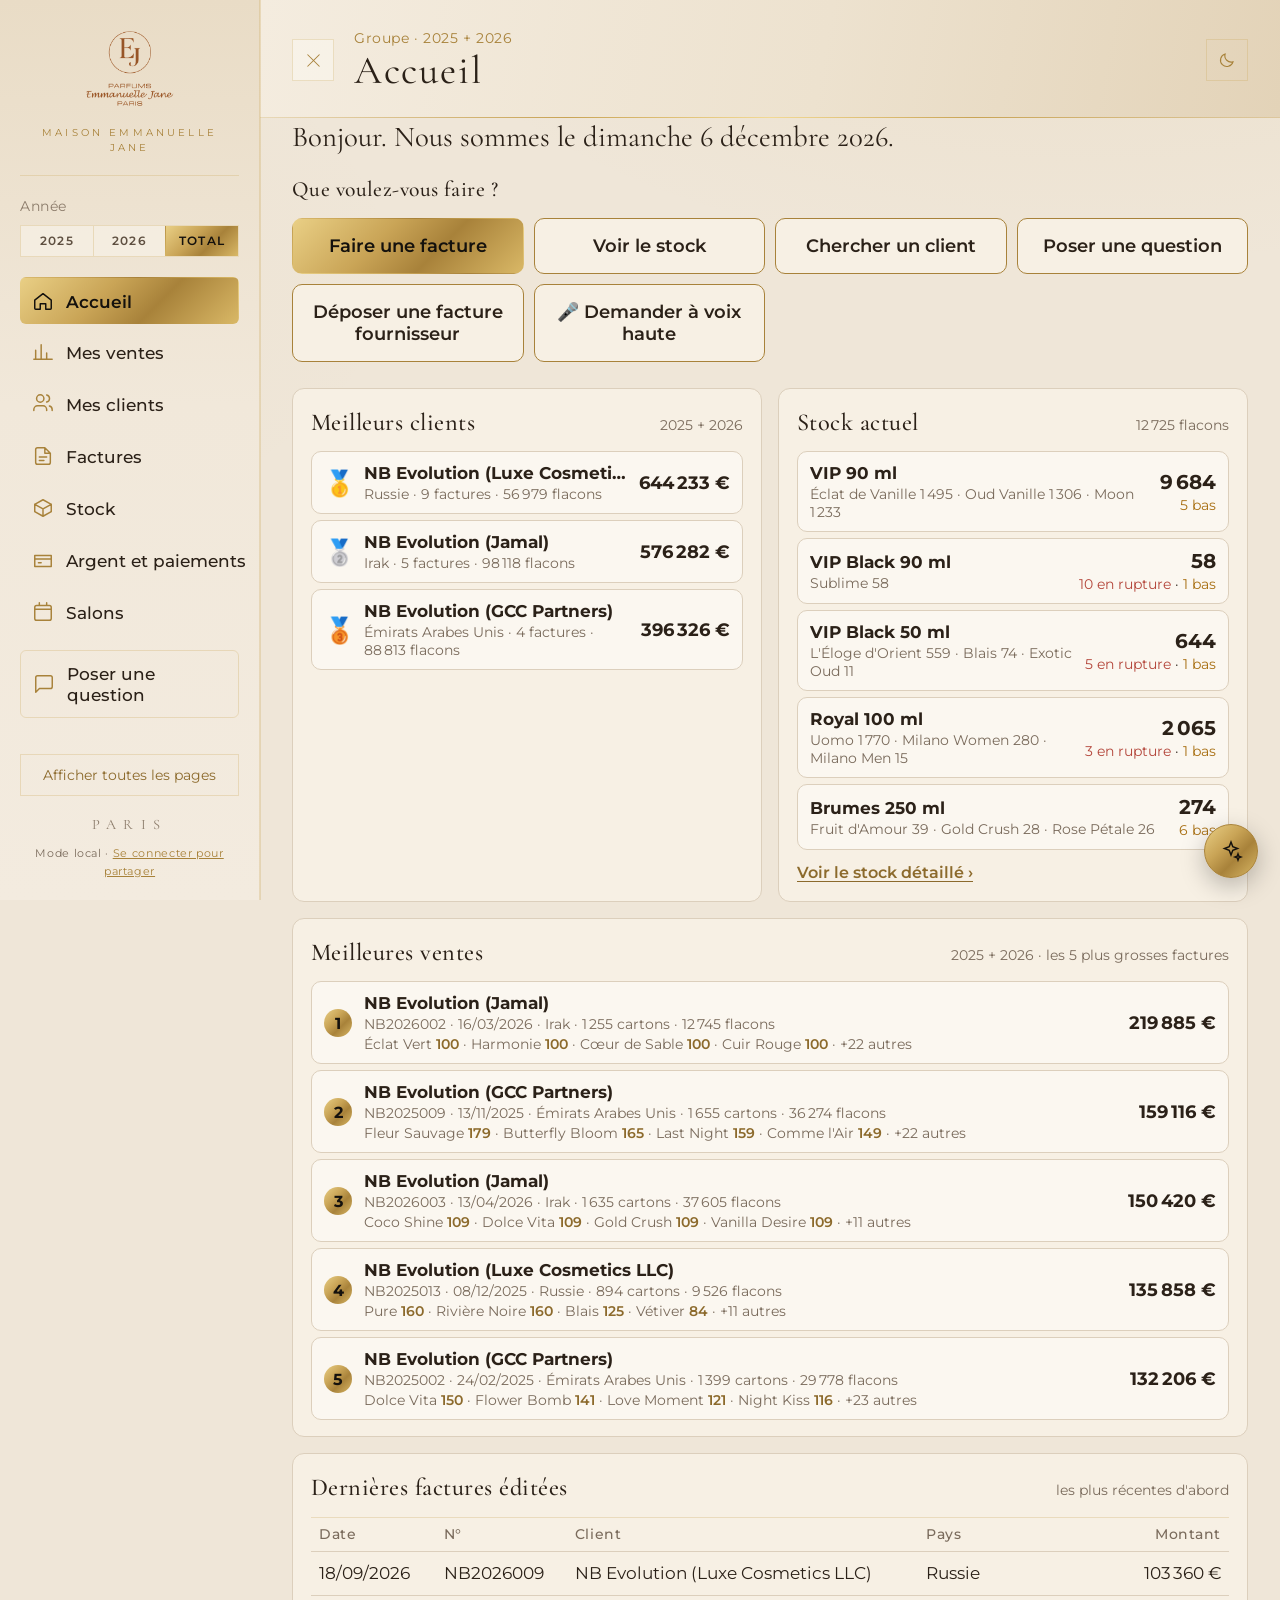
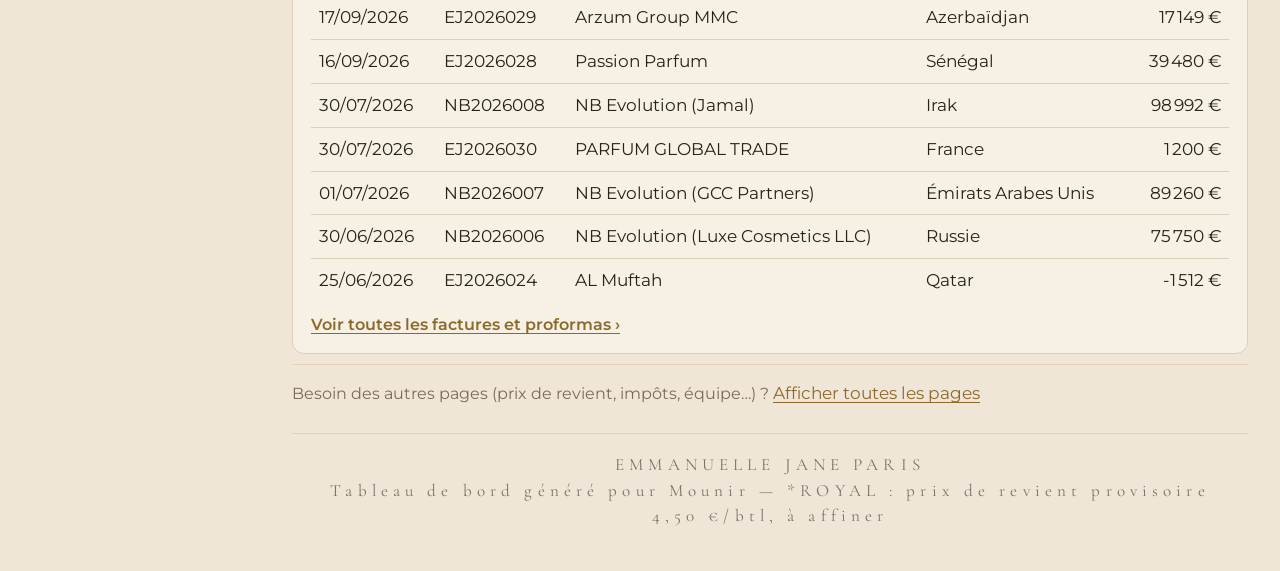
==== commit fbb862c8: "Retire la création de devis ; photos des parfums sur les proformas (bons de commande) - Plus de bout" ====
--- a/dashboard-netlify/index.html
+++ b/dashboard-netlify/index.html
@@ -21,7 +21,7 @@
 <div class="sb-block"><div class="sb-label">Année</div>
 <div class="sb-seg year-switcher" role="group" aria-label="Année"><button class="year-btn" data-year="2025">2025</button><button class="year-btn" data-year="2026">2026</button><button class="year-btn active" data-year="total">Total</button></div></div>
 <nav class="sb-nav" aria-label="Rubriques">
-<div class="sb-simple"><button class="tab sb-big" data-tab="accueil" data-simple="1"><svg viewBox="0 0 24 24" fill="none" stroke="currentColor" stroke-width="1.6" stroke-linecap="round" stroke-linejoin="round"><path d="M3 11l9-7 9 7v9a1 1 0 0 1-1 1h-5v-6h-6v6H4a1 1 0 0 1-1-1z"/></svg><span>Accueil</span></button><button class="tab sb-big" data-tab="overview" data-simple="1"><svg viewBox="0 0 24 24" fill="none" stroke="currentColor" stroke-width="1.6" stroke-linecap="round" stroke-linejoin="round"><path d="M4 20V10M10 20V4M16 20v-7M22 20H2"/></svg><span>Mes ventes</span></button><button class="tab sb-big" data-tab="crm" data-simple="1"><svg viewBox="0 0 24 24" fill="none" stroke="currentColor" stroke-width="1.6" stroke-linecap="round" stroke-linejoin="round"><path d="M16 19v-1a4 4 0 0 0-4-4H6a4 4 0 0 0-4 4v1M9 10a4 4 0 1 0 0-8 4 4 0 0 0 0 8zM22 19v-1a4 4 0 0 0-3-3.9M16 2.1a4 4 0 0 1 0 7.8"/></svg><span>Mes clients</span></button><button class="tab sb-big" data-tab="documents" data-simple="1"><svg viewBox="0 0 24 24" fill="none" stroke="currentColor" stroke-width="1.6" stroke-linecap="round" stroke-linejoin="round"><path d="M14 3H6a2 2 0 0 0-2 2v14a2 2 0 0 0 2 2h12a2 2 0 0 0 2-2V9zM14 3v6h6M8 13h8M8 17h5"/></svg><span>Factures et devis</span></button><button class="tab sb-big" data-tab="stock" data-simple="1"><svg viewBox="0 0 24 24" fill="none" stroke="currentColor" stroke-width="1.6" stroke-linecap="round" stroke-linejoin="round"><path d="M21 8l-9-5-9 5 9 5 9-5zM3 8v8l9 5 9-5V8M12 13v8"/></svg><span>Stock</span></button><button class="tab sb-big" data-tab="tresorerie" data-simple="1"><svg viewBox="0 0 24 24" fill="none" stroke="currentColor" stroke-width="1.6" stroke-linecap="round" stroke-linejoin="round"><path d="M3 7h18v12H3zM3 11h18M7 15h3"/></svg><span>Argent et paiements</span></button><button class="tab sb-big" data-tab="salons" data-simple="1"><svg viewBox="0 0 24 24" fill="none" stroke="currentColor" stroke-width="1.6" stroke-linecap="round" stroke-linejoin="round"><path d="M8 2v3M16 2v3M3 9h18M5 5h14a2 2 0 0 1 2 2v12a2 2 0 0 1-2 2H5a2 2 0 0 1-2-2V7a2 2 0 0 1 2-2z"/></svg><span>Salons</span></button><button type="button" class="sb-big sb-ask" data-ia-open="1"><svg viewBox="0 0 24 24" fill="none" stroke="currentColor" stroke-width="1.6" stroke-linecap="round" stroke-linejoin="round"><path d="M21 15a2 2 0 0 1-2 2H7l-4 4V5a2 2 0 0 1 2-2h14a2 2 0 0 1 2 2z"/></svg><span>Poser une question</span></button></div>
+<div class="sb-simple"><button class="tab sb-big" data-tab="accueil" data-simple="1"><svg viewBox="0 0 24 24" fill="none" stroke="currentColor" stroke-width="1.6" stroke-linecap="round" stroke-linejoin="round"><path d="M3 11l9-7 9 7v9a1 1 0 0 1-1 1h-5v-6h-6v6H4a1 1 0 0 1-1-1z"/></svg><span>Accueil</span></button><button class="tab sb-big" data-tab="overview" data-simple="1"><svg viewBox="0 0 24 24" fill="none" stroke="currentColor" stroke-width="1.6" stroke-linecap="round" stroke-linejoin="round"><path d="M4 20V10M10 20V4M16 20v-7M22 20H2"/></svg><span>Mes ventes</span></button><button class="tab sb-big" data-tab="crm" data-simple="1"><svg viewBox="0 0 24 24" fill="none" stroke="currentColor" stroke-width="1.6" stroke-linecap="round" stroke-linejoin="round"><path d="M16 19v-1a4 4 0 0 0-4-4H6a4 4 0 0 0-4 4v1M9 10a4 4 0 1 0 0-8 4 4 0 0 0 0 8zM22 19v-1a4 4 0 0 0-3-3.9M16 2.1a4 4 0 0 1 0 7.8"/></svg><span>Mes clients</span></button><button class="tab sb-big" data-tab="documents" data-simple="1"><svg viewBox="0 0 24 24" fill="none" stroke="currentColor" stroke-width="1.6" stroke-linecap="round" stroke-linejoin="round"><path d="M14 3H6a2 2 0 0 0-2 2v14a2 2 0 0 0 2 2h12a2 2 0 0 0 2-2V9zM14 3v6h6M8 13h8M8 17h5"/></svg><span>Factures</span></button><button class="tab sb-big" data-tab="stock" data-simple="1"><svg viewBox="0 0 24 24" fill="none" stroke="currentColor" stroke-width="1.6" stroke-linecap="round" stroke-linejoin="round"><path d="M21 8l-9-5-9 5 9 5 9-5zM3 8v8l9 5 9-5V8M12 13v8"/></svg><span>Stock</span></button><button class="tab sb-big" data-tab="tresorerie" data-simple="1"><svg viewBox="0 0 24 24" fill="none" stroke="currentColor" stroke-width="1.6" stroke-linecap="round" stroke-linejoin="round"><path d="M3 7h18v12H3zM3 11h18M7 15h3"/></svg><span>Argent et paiements</span></button><button class="tab sb-big" data-tab="salons" data-simple="1"><svg viewBox="0 0 24 24" fill="none" stroke="currentColor" stroke-width="1.6" stroke-linecap="round" stroke-linejoin="round"><path d="M8 2v3M16 2v3M3 9h18M5 5h14a2 2 0 0 1 2 2v12a2 2 0 0 1-2 2H5a2 2 0 0 1-2-2V7a2 2 0 0 1 2-2z"/></svg><span>Salons</span></button><button type="button" class="sb-big sb-ask" data-ia-open="1"><svg viewBox="0 0 24 24" fill="none" stroke="currentColor" stroke-width="1.6" stroke-linecap="round" stroke-linejoin="round"><path d="M21 15a2 2 0 0 1-2 2H7l-4 4V5a2 2 0 0 1 2-2h14a2 2 0 0 1 2 2z"/></svg><span>Poser une question</span></button></div>
 <div class="sb-group">Accueil</div>
 <button class="tab" data-tab="accueil" data-group="accueil">Accueil · actions rapides</button><button class="tab active" data-tab="journal" data-group="accueil">Journal de bord</button>
 <div class="sb-group">Équipe</div>
@@ -56,7 +56,7 @@
 <button class="tab" data-tab="virements" data-group="finances">Virements attendus</button>
 <button class="tab" data-tab="chargesfixes" data-group="finances">Charges fixes</button>
 <div class="sb-group">Commercial</div>
-<button class="tab" data-tab="documents" data-group="commercial">Devis &amp; factures</button>
+<button class="tab" data-tab="documents" data-group="commercial">Factures &amp; proformas</button>
 <button class="tab" data-tab="crm" data-group="commercial">Fiches clients</button>
 <button class="tab" data-tab="prospects" data-group="commercial">Prospects</button>
 <button class="tab" data-tab="simulateur" data-group="commercial">Simulateur d'offres</button>
@@ -424,14 +424,13 @@
 
 <div id="documents" class="section">
 <h2>Devis, proformas &amp; factures</h2>
-<div class="info-box">Crée un devis, convertis-le en proforma puis en facture, et imprime-les en PDF. <strong>Seules les factures entrent dans les chiffres du dashboard</strong> (tous les totaux sont recalculés). Factures BSD et NB Evolution ; les ventes de BSD à NB Evolution sont comptées dans la vue BSD mais pas dans la vue Groupe. Les testeurs sont valorisés pour la douane puis déduits automatiquement. Les documents sont enregistrés dans ce navigateur : utilise « Sauvegarder » régulièrement, et « Exporter les données » pour rendre les nouvelles factures permanentes.</div>
+<div class="info-box">Crée une proforma (bon de commande, avec les photos des parfums), convertis-la en facture, et imprime-les en PDF. <strong>Seules les factures entrent dans les chiffres du dashboard</strong> (tous les totaux sont recalculés). Factures BSD et NB Evolution ; les ventes de BSD à NB Evolution sont comptées dans la vue BSD mais pas dans la vue Groupe. Les testeurs sont valorisés pour la douane puis déduits automatiquement. Les documents sont enregistrés dans ce navigateur : utilise « Sauvegarder » régulièrement, et « Exporter les données » pour rendre les nouvelles factures permanentes.</div>
 <div class="controls">
 <label class="doc-inline">Société <select id="docNewSoc"><option value="BSD">BSD · France</option><option value="NB">NB Evolution · Dubaï</option></select></label>
-<button class="doc-btn primary" data-act="new" data-type="devis">+ Nouveau devis</button>
 <button class="doc-btn primary" data-act="new" data-type="proforma">+ Nouvelle proforma</button>
 <button class="doc-btn primary" data-act="new" data-type="facture">+ Nouvelle facture</button>
 <select id="docFilterSoc"><option value="all">Les 2 sociétés</option><option value="BSD">BSD</option><option value="NB">NB Evolution</option></select>
-<select id="docFilter"><option value="all">Tous les documents</option><option value="devis">Devis</option><option value="proforma">Proformas</option><option value="facture">Factures</option><option value="avoir">Avoirs</option><option value="bl">Bons de livraison</option></select>
+<select id="docFilter"><option value="all">Tous les documents</option><option value="proforma">Proformas</option><option value="facture">Factures</option><option value="avoir">Avoirs</option><option value="bl">Bons de livraison</option></select>
 <input type="text" class="search-box" id="docSearch" placeholder="🔍 N°, client, pays…">
 </div>
 <div class="controls doc-tools">
@@ -545,6 +544,7 @@
 <script src="data/intragroupe.js"></script>
 <script src="data/depenses-nb.js"></script>
 <script src="data/clients.js"></script>
+<script src="data/photos.js"></script>
 <script src="data/equipe.js"></script>
 <script src="data/salons.js"></script>
 <script src="data/config-cloud.js"></script>
@@ -566,6 +566,7 @@
 <script src="js/assistant.js"></script>
 <script src="js/simple.js"></script>
 <script src="js/assistes.js"></script>
+<script src="js/role.js"></script>
 <div id="docPrint"></div>
 </body>
 </html>
--- a/dashboard-netlify/css/style.css
+++ b/dashboard-netlify/css/style.css
@@ -1248,3 +1248,58 @@
   .ff-apercu iframe{min-height:300px}
   .ff-f fieldset{grid-template-columns:1fr}
 }
+
+/* ---------- Accès limité (js/role.js) ---------- */
+html[data-role] .section.role-cache,html[data-role] .fin,html[data-role] .kpis-top,html[data-role] details.notes,
+html[data-role] .sb-block:has(.soc-switcher),html[data-role] .doc-internal,
+html[data-role] .ac-tuile[data-go="overview"],html[data-role] .ac-tuile[data-go="creances"],html[data-role] [data-go="fournisseurs"],
+html[data-role] .wz-fiche > div:nth-child(n+3),html[data-role] .sb-simple [data-tab="overview"],html[data-role] .sb-simple [data-tab="tresorerie"]{display:none!important}
+html[data-role] .ac-tuiles{grid-template-columns:minmax(0,1fr)}
+.role-badge{margin:4px auto 10px;padding:4px 12px;border:1px solid var(--gold);border-radius:14px;font-size:.72rem;letter-spacing:.12em;text-transform:uppercase;color:var(--gold-lt);width:max-content}
+html[data-role] .ac-mode{display:none!important}
+/* Entrée active du menu simple : texte foncé sur fond doré, dans les deux thèmes (même au survol) */
+.sidebar .sb-big.active,.sidebar .sb-big.active:hover,[data-theme="dark"] .sidebar .sb-big.active,[data-theme="dark"] .sidebar .sb-big.active:hover{color:#14110D;background:var(--gold-grad)}
+
+/* ---------- Accueil : vue d'ensemble (meilleurs clients, stock, meilleures ventes, dernières factures) ---------- */
+.ac-vue{display:grid;grid-template-columns:repeat(2,minmax(0,1fr));gap:16px;margin:22px 0 10px}
+.ac-bloc{border:1px solid var(--line);border-radius:12px;background:var(--surface);padding:16px 18px;min-width:0}
+.ac-bloc.ac-large{grid-column:1/-1}
+.ac-bh{display:flex;align-items:baseline;justify-content:space-between;gap:10px;margin-bottom:10px;flex-wrap:wrap}
+.ac-bh h3{font-family:var(--serif);font-size:1.35rem;font-weight:500;margin:0}
+.ac-bh span{font-size:.8rem;color:var(--muted)}
+.ac-cl,.ac-st,.ac-vt{list-style:none;margin:0;padding:0;display:flex;flex-direction:column;gap:6px}
+.ac-cl button,.ac-st button,.ac-vt button{width:100%;display:flex;align-items:center;gap:12px;text-align:left;padding:10px 12px;border:1px solid var(--line);border-radius:10px;background:var(--paper);color:var(--ink);font-family:inherit;font-size:.95rem;cursor:pointer}
+.ac-cl button:hover,.ac-st button:hover,.ac-vt button:hover{border-color:var(--gold)}
+.ac-med{font-size:1.4rem;width:28px;text-align:center}
+.ac-rg{width:28px;height:28px;flex:none;border-radius:50%;background:var(--gold-grad);color:#14110D;font-weight:700;display:flex;align-items:center;justify-content:center;font-size:.9rem}
+.ac-nm{flex:1;min-width:0;display:flex;flex-direction:column;gap:2px}
+.ac-nm strong{overflow:hidden;text-overflow:ellipsis;white-space:nowrap}
+.ac-nm small{color:var(--muted);font-size:.8rem}
+.ac-refs i{font-style:normal;color:var(--gold-lt);font-weight:600}
+.ac-cl b,.ac-vt b{white-space:nowrap;font-size:1.02rem}
+.ac-sq{display:flex;flex-direction:column;align-items:flex-end;gap:2px;white-space:nowrap}
+.ac-sq b{font-size:1.1rem}
+.ac-sq small em{font-style:normal;font-size:.78rem}
+.ac-sq .ko{color:var(--bad)}.ac-sq .bas{color:var(--warn)}.ac-sq .ok{color:var(--good)}
+.ac-plus{margin:10px 0 0}
+.ac-plus button{background:none;border:0;padding:0;color:var(--gold-lt);font-family:inherit;font-size:.9rem;font-weight:600;cursor:pointer;text-decoration:underline;text-underline-offset:3px}
+.ac-ft{width:100%;border-collapse:collapse}
+.ac-ft th{font-size:.76rem;color:var(--muted);text-align:left;padding:6px 8px;border-bottom:1px solid var(--line);font-weight:500}
+.ac-ft td{padding:9px 8px;border-bottom:1px solid var(--line);font-size:.92rem}
+.ac-ft tbody tr{cursor:pointer}
+.ac-ft tbody tr:hover td{background:rgba(201,164,86,.08)}
+.ac-ft .r{text-align:right;white-space:nowrap}
+@media (max-width:900px){
+  .ac-vue{grid-template-columns:1fr}
+  .ac-ft th:nth-child(4),.ac-ft td:nth-child(4){display:none}
+  .ac-ft td{font-size:.85rem;padding:8px 5px}
+}
+
+/* ---------- Photos des parfums (data/photos.js) ---------- */
+.wz-ref .wz-ph{display:block;width:100%;height:92px;object-fit:cover;object-position:center 30%;border-radius:6px;margin-bottom:6px;background:var(--cream)}
+.wz-ph-l{width:40px;height:52px;object-fit:cover;border-radius:6px;flex:none}
+.wz-lignes li,.wz-st{gap:10px}
+.ph-cell{display:inline-flex;align-items:center;gap:8px}
+.ph-mini{width:30px;height:40px;object-fit:cover;border-radius:4px}
+.pd-ph{display:flex;align-items:center;gap:8px}
+.pd-ph img{width:34px;height:46px;object-fit:cover;border-radius:3px;flex:none}
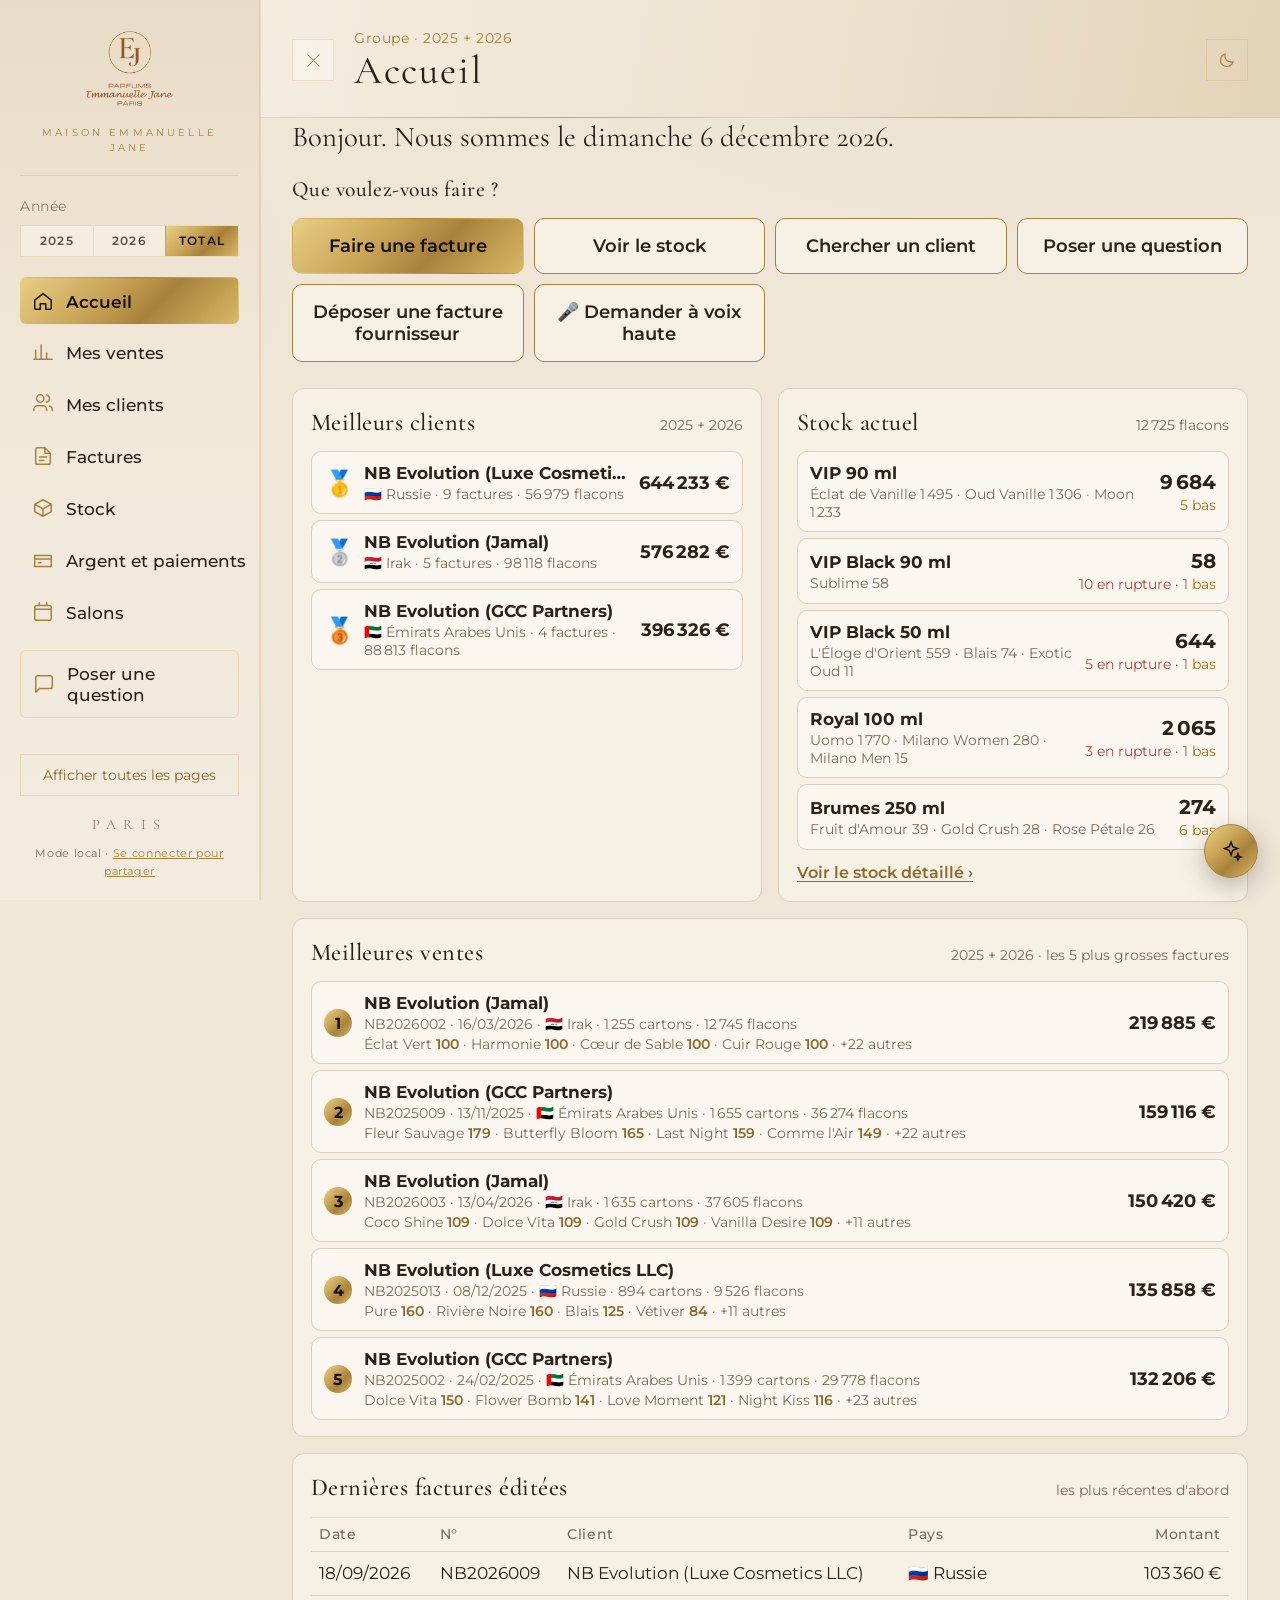
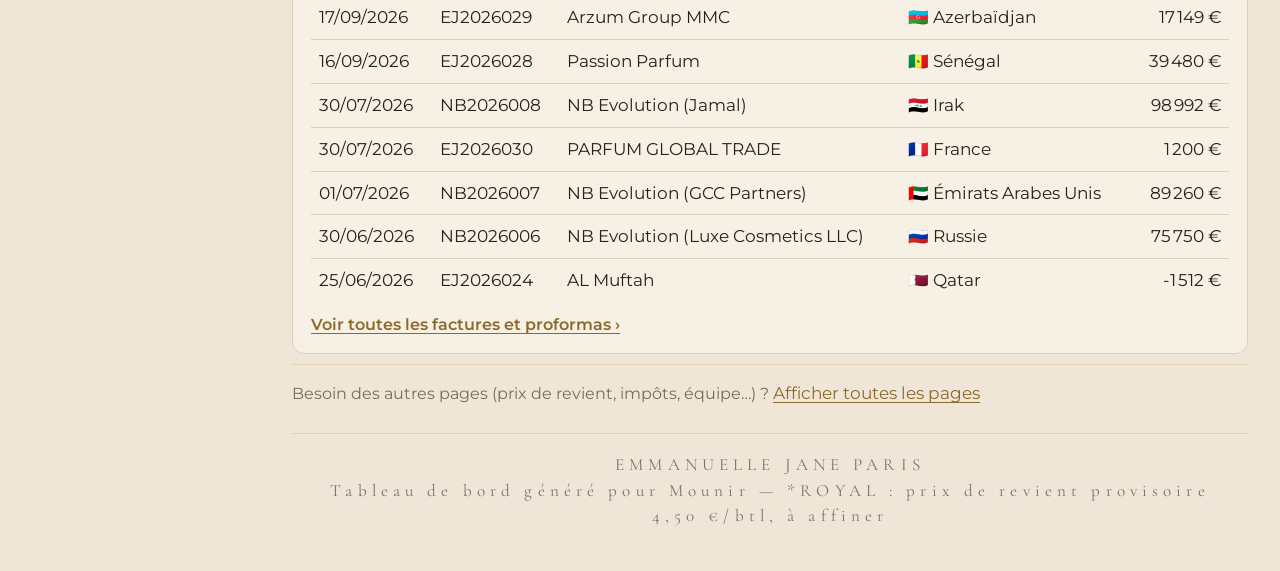
==== commit b461523c: "Drapeau du pays à côté des clients js/drapeaux.js : drapeau(pays) (emoji, noms français des factures" ====
--- a/dashboard-netlify/index.html
+++ b/dashboard-netlify/index.html
@@ -545,6 +545,7 @@
 <script src="data/depenses-nb.js"></script>
 <script src="data/clients.js"></script>
 <script src="data/photos.js"></script>
+<script src="js/drapeaux.js"></script>
 <script src="data/equipe.js"></script>
 <script src="data/salons.js"></script>
 <script src="data/config-cloud.js"></script>
--- a/dashboard-netlify/css/style.css
+++ b/dashboard-netlify/css/style.css
@@ -1303,3 +1303,30 @@
 .ph-mini{width:30px;height:40px;object-fit:cover;border-radius:4px}
 .pd-ph{display:flex;align-items:center;gap:8px}
 .pd-ph img{width:34px;height:46px;object-fit:cover;border-radius:3px;flex:none}
+
+/* ---------- Mobile : la page ne doit pas glisser de gauche à droite ----------
+   - iPhone : un champ dont le texte fait moins de 16 px déclenche un zoom automatique quand on le touche,
+     et la page zoomée se met à glisser latéralement → 16 px minimum dans les champs sur mobile.
+   - Pas de rebond horizontal de la page (les tableaux larges gardent leur propre défilement). */
+@media (max-width:900px){
+  html,body{overflow-x:hidden;overflow-x:clip;overscroll-behavior-x:none;width:100%;max-width:100%}
+  body{touch-action:manipulation}
+  input,select,textarea,.search-box,.wz-in,.wz-nb,.ia-f input,.doc-modal input,.doc-modal select,.doc-modal textarea,.ff-f input,.ff-f select,.reg-wrap input,.reg-wrap select,.reg-wrap textarea{font-size:16px!important}
+  .page,.main,.section{max-width:100%;overflow-x:clip}
+}
+@media (max-width:600px){
+  .ac-bloc{padding:12px}
+  .ac-nm strong{white-space:normal;overflow:visible;line-height:1.25}
+  .ac-cl button,.ac-vt button,.ac-st button{flex-wrap:wrap;gap:8px;padding:10px}
+  .ac-cl b,.ac-vt b{font-size:.95rem}
+}
+/* iPhone (WebKit) : la grille d'actions pouvait dépasser de quelques pixels (colonnes « 1fr » qui ne rétrécissent pas
+   sous la largeur du texte) → colonnes qui peuvent rétrécir, texte qui passe à la ligne, et contenu de la page bloqué
+   à la largeur de l'écran (overflow hidden, plus sûr que clip sur les anciens iPhone). */
+.ac-actions{grid-template-columns:repeat(auto-fit,minmax(min(190px,100%),1fr))}
+.ac-act{min-width:0;overflow-wrap:anywhere}
+@media (max-width:900px){
+  .ac-actions{grid-template-columns:repeat(2,minmax(0,1fr))}
+  .main{overflow-x:hidden;max-width:100vw;width:100%}
+  .page{overflow-x:hidden}
+}
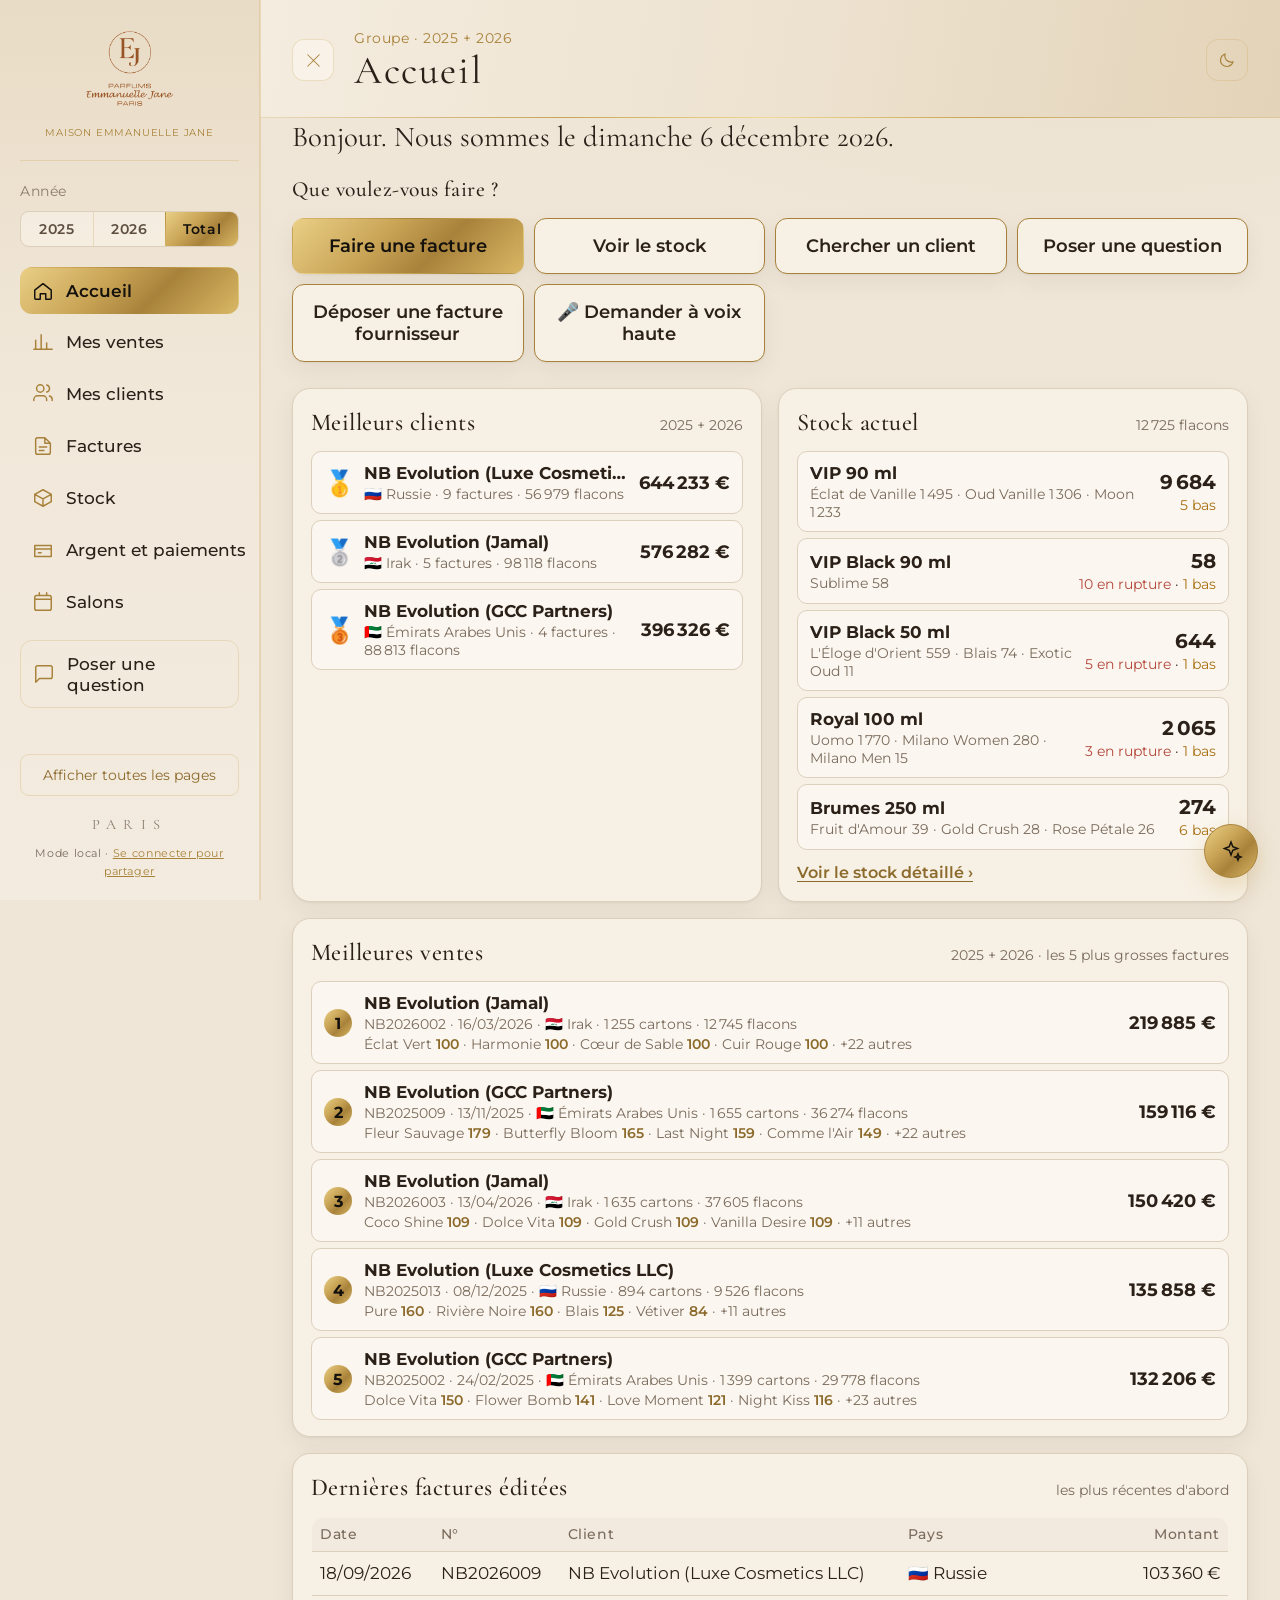
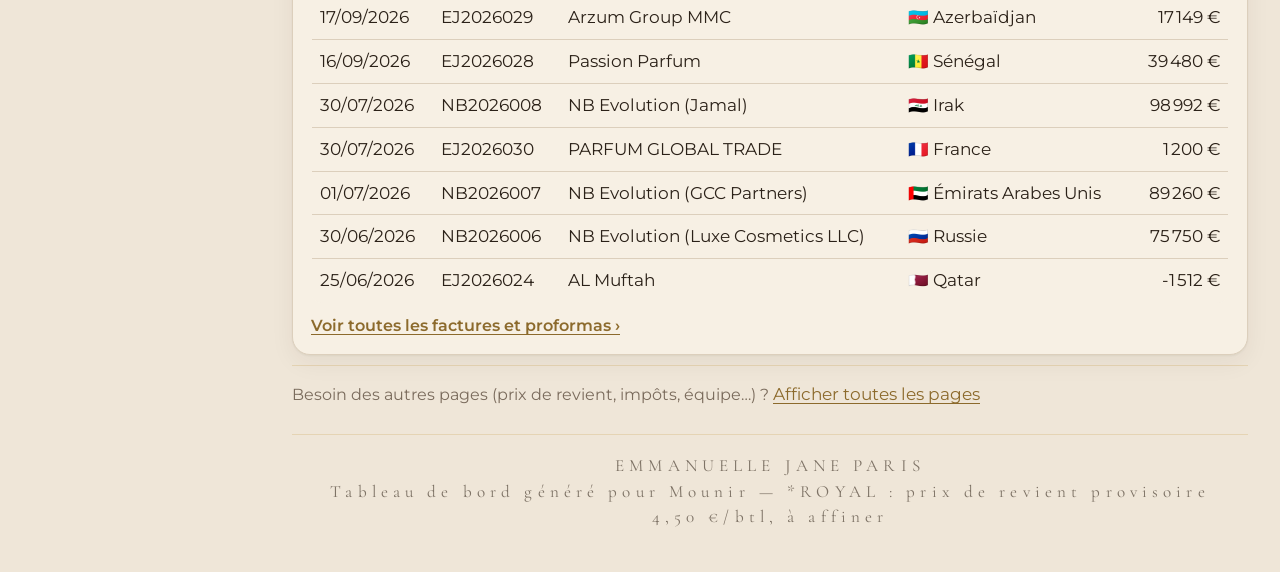
==== commit d766a451: "Design plus moderne et correctif iPhone - Cartes, indicateurs, graphiques, tableaux et blocs arrondi" ====
--- a/dashboard-netlify/index.html
+++ b/dashboard-netlify/index.html
@@ -2,7 +2,7 @@
 <html lang="fr">
 <head>
 <meta charset="UTF-8">
-<meta name="viewport" content="width=device-width, initial-scale=1">
+<meta name="viewport" content="width=device-width, initial-scale=1, minimum-scale=1, shrink-to-fit=no, viewport-fit=cover">
 <title>Tableau de bord · Emmanuelle Jane Paris</title>
 <link rel="icon" href="img/logo.png">
 <link rel="preconnect" href="https://fonts.googleapis.com">
--- a/dashboard-netlify/css/style.css
+++ b/dashboard-netlify/css/style.css
@@ -1330,3 +1330,90 @@
   .main{overflow-x:hidden;max-width:100vw;width:100%}
   .page{overflow-x:hidden}
 }
+
+/* =====================================================================
+   Design moderne (couche finale) : coins arrondis, ombres douces, cartes aérées,
+   moins de majuscules espacées. Fonctionne en thème clair et sombre (variables).
+   ===================================================================== */
+:root{--r-lg:18px;--r-md:12px;--r-sm:9px;--ombre:0 1px 2px rgba(var(--ink-rgb),.05),0 8px 24px rgba(var(--ink-rgb),.06);--ombre-h:0 2px 6px rgba(var(--ink-rgb),.08),0 14px 32px rgba(var(--ink-rgb),.10)}
+:root[data-theme="dark"]{--ombre:0 1px 2px rgba(0,0,0,.35),0 10px 28px rgba(0,0,0,.35);--ombre-h:0 2px 8px rgba(0,0,0,.45),0 16px 36px rgba(0,0,0,.45)}
+
+/* Cartes et indicateurs */
+html .kpi,html .kpis-top .kpi{border-radius:var(--r-lg);border:1px solid var(--line);background:var(--surface);box-shadow:var(--ombre);padding:16px 18px}
+html .kpis-top{gap:12px;border:none}
+html .kpi-label{text-transform:none;letter-spacing:.01em;font-size:.8rem;font-weight:500;color:var(--muted)}
+html .kpis:not(.kpis-top) .kpi-value,html div[style*="repeat(auto-fit"] > .kpi .kpi-value{font-family:inherit;font-weight:700;font-size:1.45rem;letter-spacing:-.01em}
+html .info-box{border-radius:var(--r-md);border:1px solid var(--line);border-left:4px solid var(--gold);background:var(--surface)}
+#stockContent > div,#inventaireContent > div,.gx-month,.j-card,.eq-mission,.sl-mois,.reg-wrap,.ff,.ac-bloc,.crm-list,.crm-fiche{border-radius:var(--r-lg)!important;box-shadow:var(--ombre)}
+#stockContent > div,#inventaireContent > div{background:var(--surface)!important;border:1px solid var(--line);overflow:hidden}
+html .ac-bloc{background:var(--surface);border:1px solid var(--line)}
+
+/* Titres de section : plus sobres */
+html .section h2{letter-spacing:0;gap:12px}
+html .section h2::before{content:"";width:6px;height:22px;border-radius:3px;background:var(--gold-grad);font-size:0}
+html .section h2::after{opacity:.35}
+
+/* Tableaux : conteneur arrondi, lignes légères */
+html table{border-radius:var(--r-md);overflow:hidden;border:1px solid var(--line);background:var(--surface)}
+html th{text-transform:none;letter-spacing:.01em;font-size:.78rem;font-weight:600;color:var(--muted);border-bottom:1px solid var(--line);background:rgba(var(--ink-rgb),.025)}
+html td{border-bottom:1px solid rgba(var(--ink-rgb),.06)}
+html tbody tr:last-child td{border-bottom:none}
+html tbody tr:hover td{background:rgba(201,164,86,.06)}
+.pd-table,.pd-table th,.pd-table td{border-radius:0}  /* documents imprimés inchangés */
+.pd table{border-radius:0;box-shadow:none}
+
+/* Étiquettes de collection : pastilles */
+html .badge{border-radius:999px;letter-spacing:.04em;font-size:.7rem;padding:4px 12px;text-transform:uppercase}
+
+/* Boutons et champs */
+html .doc-btn{border-radius:var(--r-sm);letter-spacing:.02em;text-transform:none;font-size:.85rem;padding:9px 16px;border-color:var(--line)}
+html .doc-btn.small{border-radius:8px;font-size:.75rem;padding:5px 10px}
+html .doc-btn.primary{box-shadow:0 4px 14px rgba(201,164,86,.25)}
+html input,html select,html textarea,html .search-box{border-radius:var(--r-sm)}
+.pd input,.pd select{border-radius:0}
+html .pli-btn,html .pli-tout{border-radius:999px}
+html .pli-btn{width:34px;height:34px}
+
+/* Menu latéral et en-tête */
+html .sb-seg{border-radius:var(--r-sm);overflow:hidden;border:1px solid var(--line)}
+html .sb-seg button{letter-spacing:.04em;text-transform:none;font-size:.78rem}
+html .sb-seg-col{border-radius:var(--r-md)}
+html .sidebar .tab:not(.sb-big){border-radius:8px;border-left:none;padding-left:12px;letter-spacing:.06em}
+html .sidebar .tab.active:not(.sb-big){background:rgba(201,164,86,.14)}
+html .sidebar .sb-big{border-radius:var(--r-md)}
+html .sb-toggle,html .theme-btn{border-radius:var(--r-md)}
+html .sb-mode{border-radius:var(--r-sm)}
+html .ia-fab{box-shadow:0 8px 24px rgba(201,164,86,.35)}
+html .ia-box{border-radius:var(--r-lg);overflow:hidden}
+html .ac-act{border-radius:var(--r-md);box-shadow:var(--ombre)}
+html .ac-act:hover,html #stockContent > div:hover{box-shadow:var(--ombre-h)}
+html .modal,html .modal-overlay .modal{border-radius:var(--r-lg)}
+
+/* Mobile : marges et cartes un peu plus compactes */
+@media (max-width:600px){
+  html .kpi,html .kpis-top .kpi{padding:12px 14px;border-radius:14px}
+  html .kpis:not(.kpis-top) .kpi-value,html div[style*="repeat(auto-fit"] > .kpi .kpi-value{font-size:1.2rem}
+  #stockContent > div,#inventaireContent > div{padding:14px!important;border-radius:14px!important}
+  html div[style*="repeat(auto-fit,minmax(180px"]{grid-template-columns:repeat(2,minmax(0,1fr))!important}
+}
+/* Indicateurs du haut : même carte pour tous, montants en chiffres modernes qui ne débordent pas */
+html .kpis-top .kpi,html .kpis-top .kpi:first-child,html .kpis-top .kpi-main{padding:16px 18px!important;border:1px solid var(--line)!important}
+html .kpis-top .kpi-value{font-family:inherit!important;font-weight:700;font-size:clamp(1.05rem,1.6vw,1.45rem)!important;letter-spacing:-.01em;white-space:nowrap;overflow:hidden;text-overflow:ellipsis}
+html .kpis-top .kpi-main .kpi-value{font-size:clamp(1.2rem,2vw,1.75rem)!important}
+/* Textes en majuscules très espacées → écriture normale */
+html .brand-sub{letter-spacing:.04em;text-transform:none;font-size:.82rem}
+html .sidebar .tab:not(.sb-big){text-transform:none;letter-spacing:.01em;font-size:.88rem}
+html .sb-label,html .sb-maison{letter-spacing:.08em}
+html #stockMouv summary,html #stockMouv details > summary,html .notes summary,html details.notes > summary{text-transform:none;letter-spacing:.01em;font-size:.88rem}
+html #stockMouv details,html #stockMouv > div{border-radius:var(--r-md)}
+html .gx-reglages{border-radius:var(--r-md);overflow:hidden}
+html .gx-reglages > summary{text-transform:none;letter-spacing:.01em;font-size:.88rem}
+html .j-h,html .eq-mh h3{letter-spacing:0}
+html .kpis-top{display:grid!important;grid-template-columns:repeat(auto-fill,minmax(160px,1fr))!important}
+html .kpis-top .kpi-main{grid-column:span 2!important}
+html .kpis-top .kpi-value{overflow:visible;text-overflow:clip;font-size:1.3rem!important}
+html .kpis-top .kpi-main .kpi-value{font-size:1.65rem!important}
+@media (max-width:700px){ html .kpis-top{display:flex!important} html .kpis-top .kpi{min-width:44%!important} }
+html .chart-container,html .gx-card,html .crm-fiche,html .j-vis,html .sl-mois,html .eq-mission,html .j-card{border-radius:var(--r-lg)!important;box-shadow:var(--ombre)!important;border:1px solid var(--line)!important}
+html .chart-container{background:var(--surface)!important}
+@media (max-width:700px){ html .kpis-top{margin:0 0 6px!important;padding:2px 0 8px!important} }
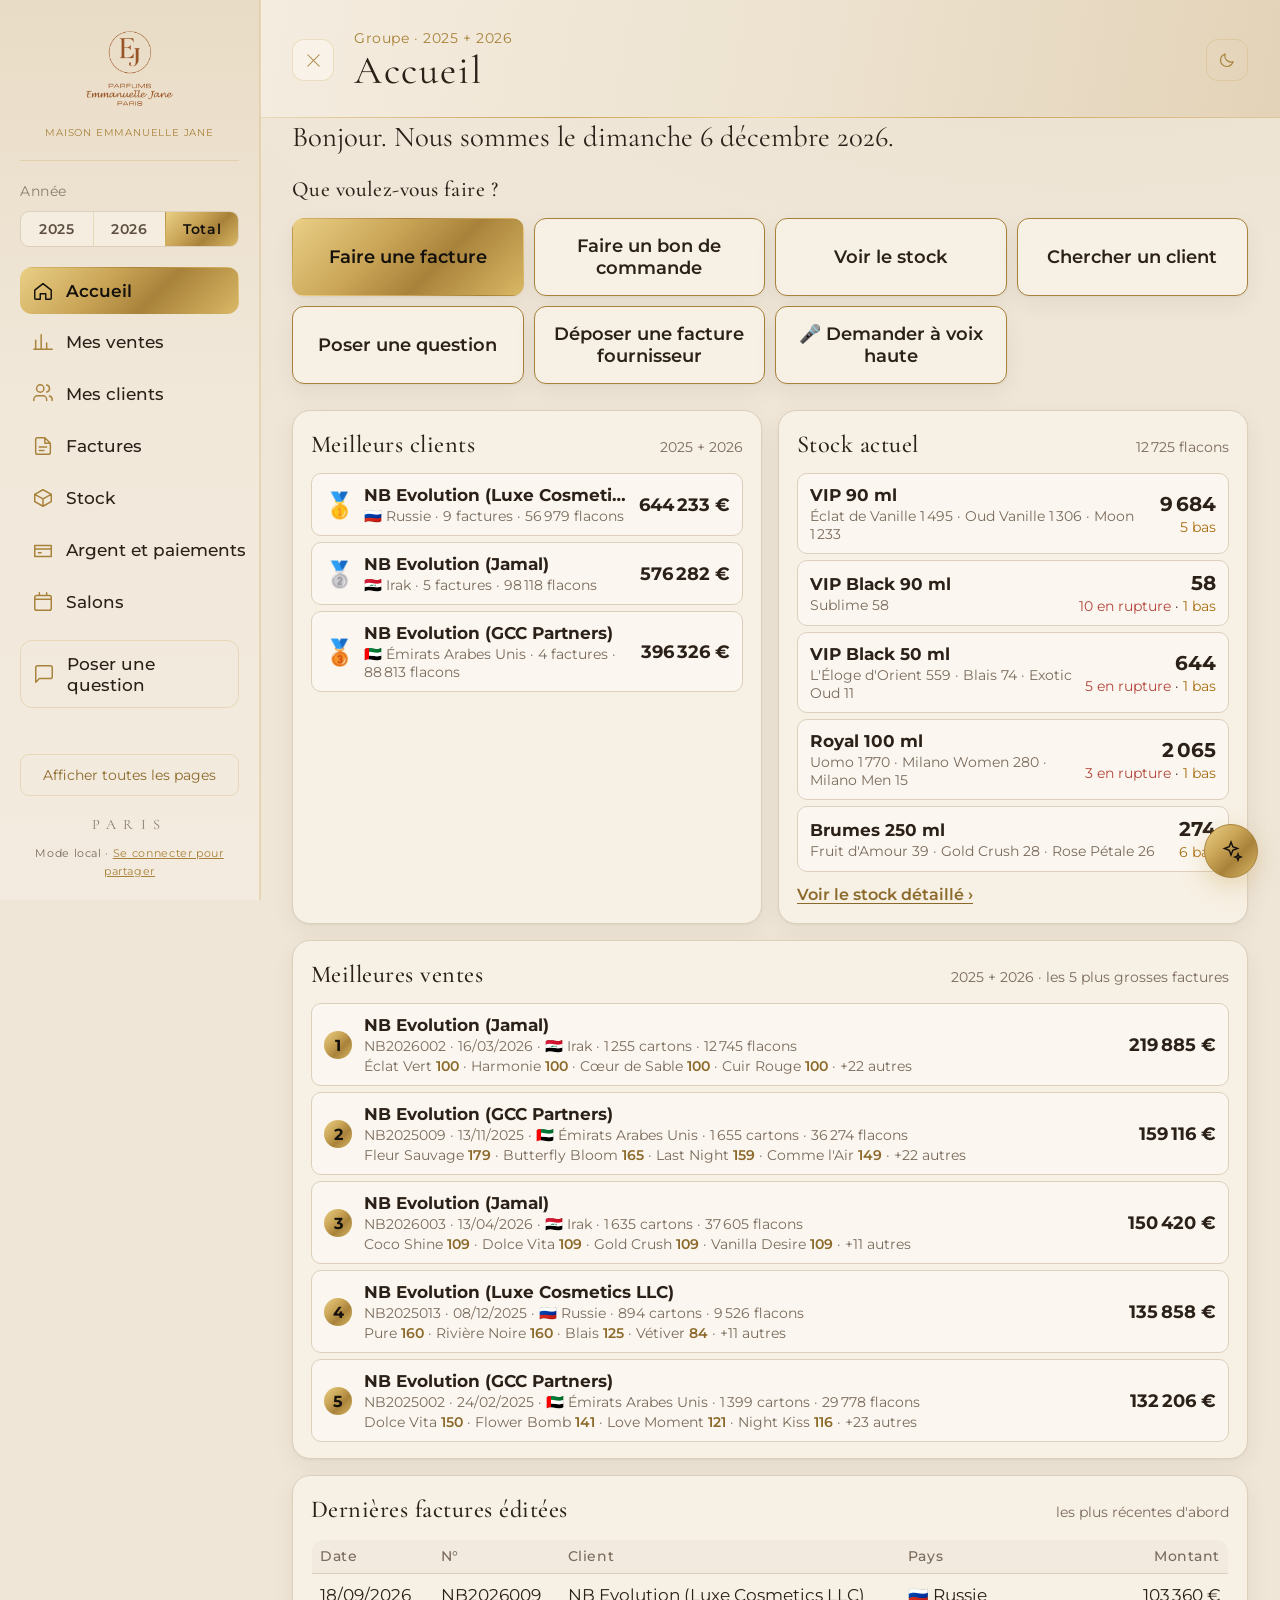
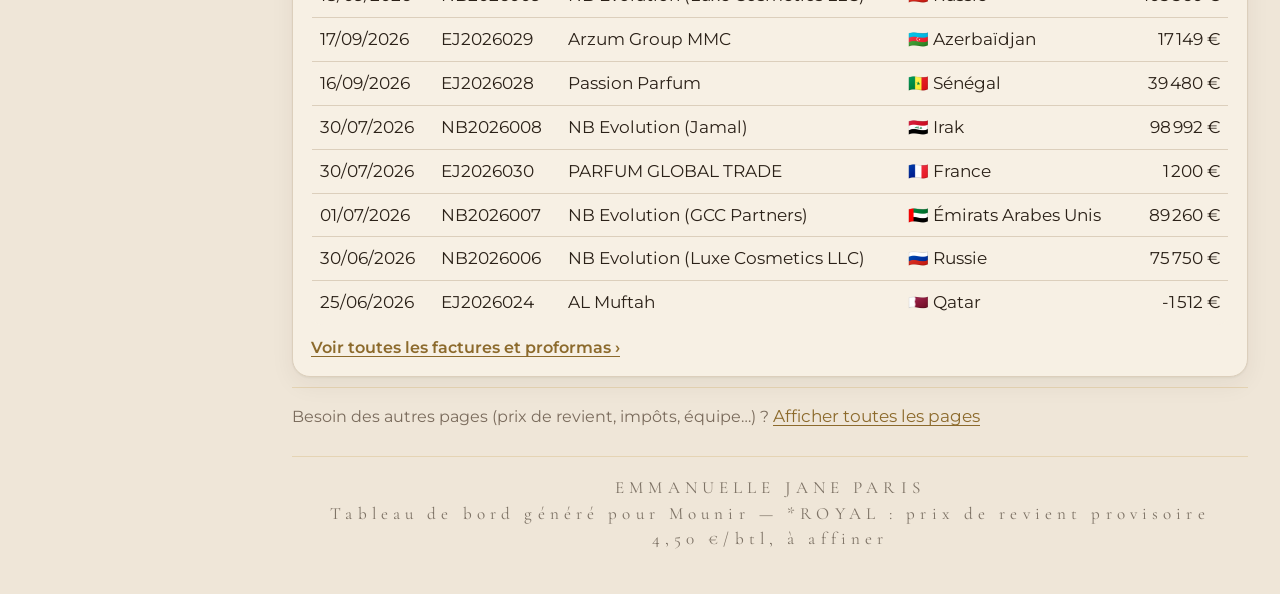
==== commit bb44bc56: "Cachet et signature de NB Evolution sur les documents imprimés data/cachets.js : cachet + signature " ====
--- a/dashboard-netlify/index.html
+++ b/dashboard-netlify/index.html
@@ -545,6 +545,7 @@
 <script src="data/depenses-nb.js"></script>
 <script src="data/clients.js"></script>
 <script src="data/photos.js"></script>
+<script src="data/cachets.js"></script>
 <script src="js/drapeaux.js"></script>
 <script src="data/equipe.js"></script>
 <script src="data/salons.js"></script>
--- a/dashboard-netlify/css/style.css
+++ b/dashboard-netlify/css/style.css
@@ -1417,3 +1417,12 @@
 html .chart-container,html .gx-card,html .crm-fiche,html .j-vis,html .sl-mois,html .eq-mission,html .j-card{border-radius:var(--r-lg)!important;box-shadow:var(--ombre)!important;border:1px solid var(--line)!important}
 html .chart-container{background:var(--surface)!important}
 @media (max-width:700px){ html .kpis-top{margin:0 0 6px!important;padding:2px 0 8px!important} }
+/* Accès Natali : interface épurée (pas d'année, pas de bascule de mode, pas de mentions techniques) */
+html[data-role] .sb-block:has(.year-switcher),html[data-role] #sbMode,html[data-role] #cloudFoot,html[data-role] .footer,html[data-role] #ctxLine,html[data-role] .sb-foot{display:none!important}
+html[data-role] .ac-bonjour{font-size:1.6rem}
+.ac-surv button{gap:12px}
+/* Cachet + signature sur les documents imprimés */
+.pd-cachet{display:flex;justify-content:flex-end;margin:6px 0 4px;break-inside:avoid}
+.pd-cachet img{width:230px;height:auto;transform:rotate(-2deg);opacity:.95}
+.doc-check{display:flex!important;flex-direction:row!important;align-items:center;gap:8px;text-transform:none!important;letter-spacing:0!important;font-size:.85rem!important}
+.doc-check input{width:auto!important}
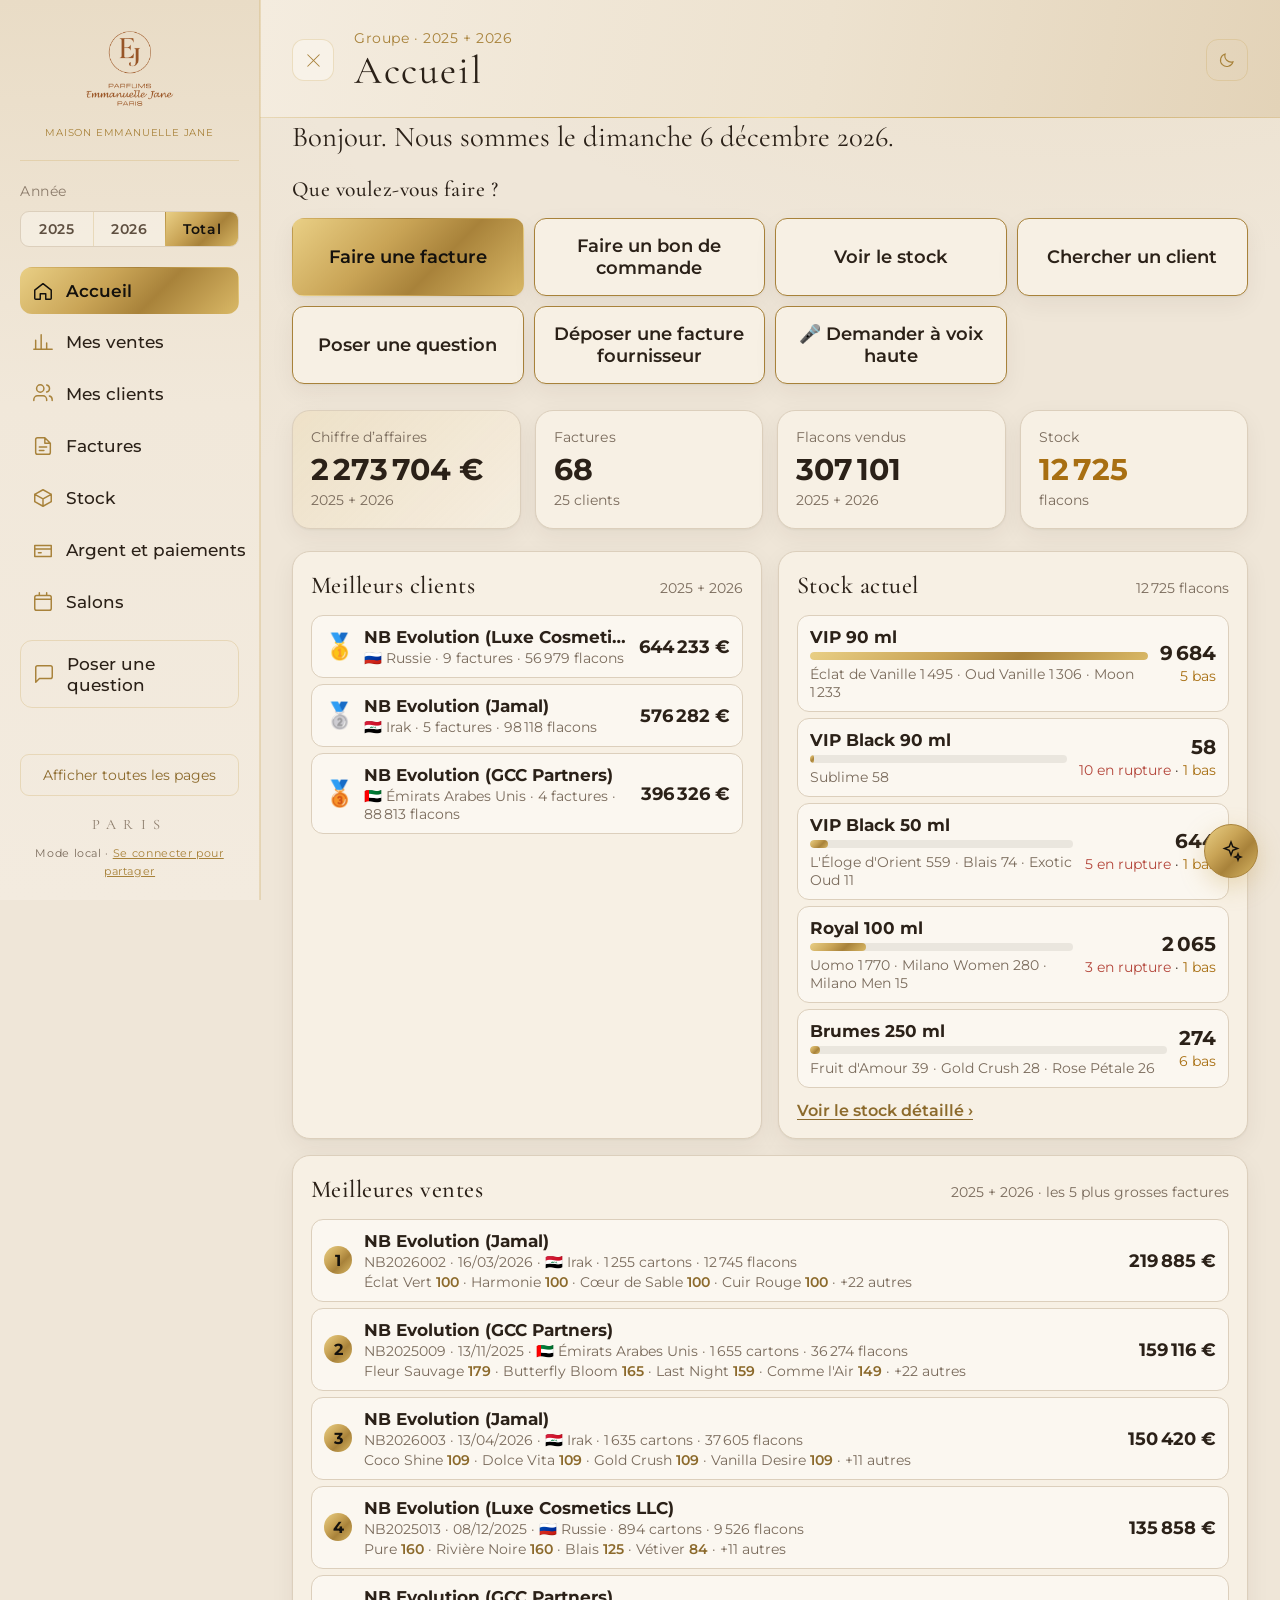
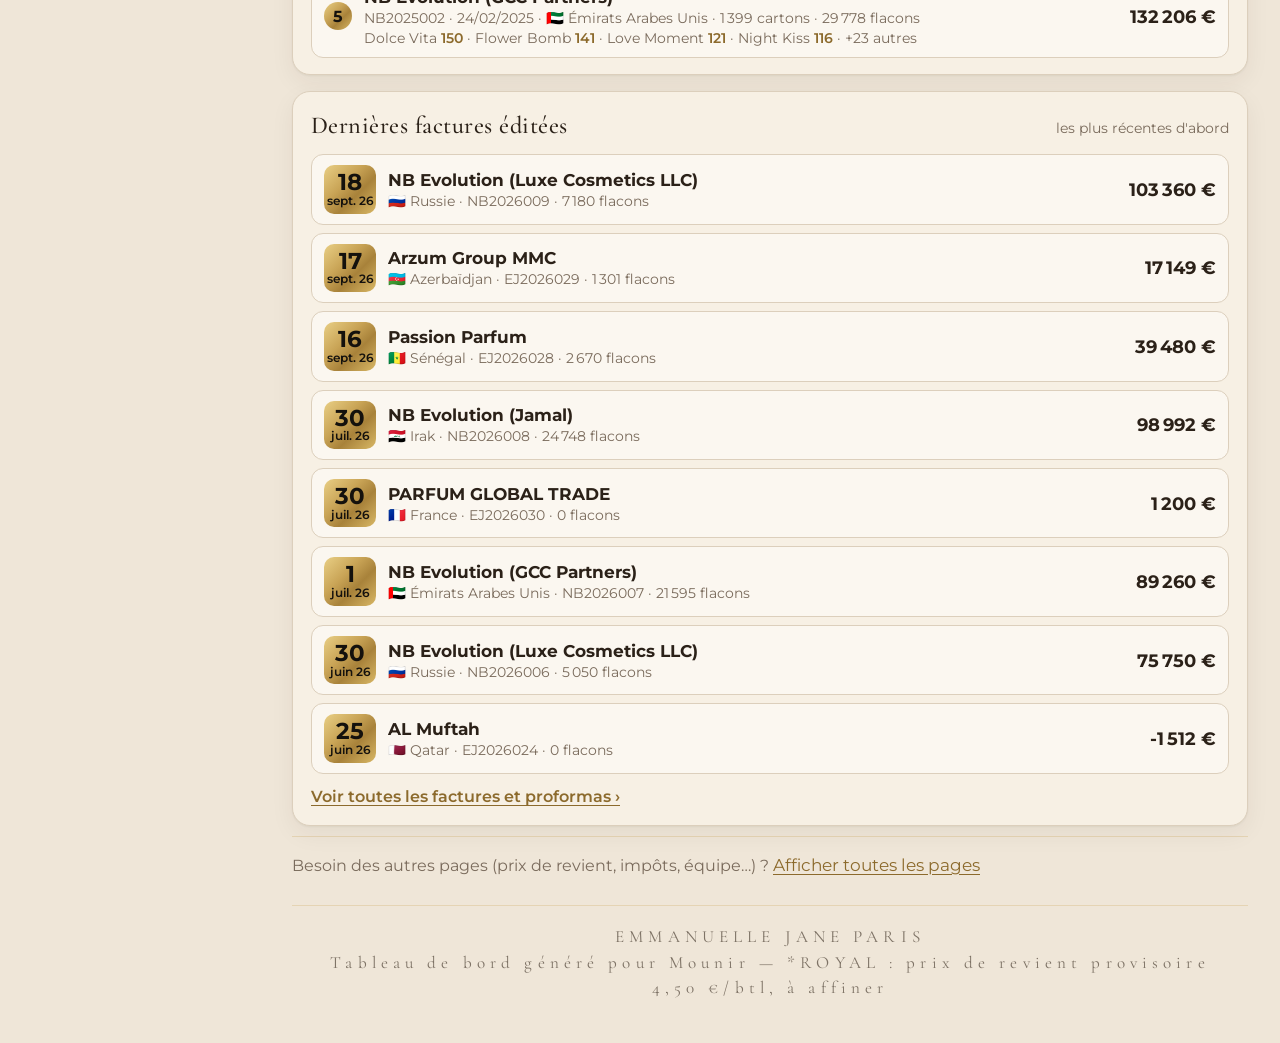
==== commit 7b113c88: "Mes ventes, Stock et Accueil : présentation plus lisible (cartes, barres, stock par parfum avec phot" ====
--- a/dashboard-netlify/index.html
+++ b/dashboard-netlify/index.html
@@ -568,6 +568,7 @@
 <script src="js/assistant.js"></script>
 <script src="js/simple.js"></script>
 <script src="js/assistes.js"></script>
+<script src="js/vues.js"></script>
 <script src="js/role.js"></script>
 <div id="docPrint"></div>
 </body>
--- a/dashboard-netlify/css/style.css
+++ b/dashboard-netlify/css/style.css
@@ -1426,3 +1426,170 @@
 .pd-cachet img{width:230px;height:auto;transform:rotate(-2deg);opacity:.95}
 .doc-check{display:flex!important;flex-direction:row!important;align-items:center;gap:8px;text-transform:none!important;letter-spacing:0!important;font-size:.85rem!important}
 .doc-check input{width:auto!important}
+/* Éditeur de facture : vue simple (par défaut) / tous les détails */
+.doc-vue{display:flex;align-items:center;justify-content:space-between;gap:10px;flex-wrap:wrap;padding:10px 14px;margin:0 0 14px;border-radius:var(--r-md,12px);background:rgba(201,164,86,.10);font-size:.88rem;color:var(--muted)}
+.doc-simple .adv{display:none!important}
+#docEdBody:not(.doc-simple) .sim{display:none!important}
+.doc-simple .doc-lines input[data-l="reference"]{min-width:180px}
+.doc-simple .doc-grid{grid-template-columns:repeat(auto-fill,minmax(200px,1fr))}
+.doc-simple .doc-lines th{text-align:left!important}
+.doc-simple .doc-lines td input,.doc-simple .doc-lines td select{width:100%}
+.doc-simple .doc-grid-bottom{grid-template-columns:minmax(0,1fr) minmax(300px,380px)!important;align-items:start}
+.doc-totals .kv span:last-child{white-space:nowrap}
+.doc-totals .kv.strong span{font-size:1.25rem}
+@media (max-width:800px){ .doc-simple .doc-grid-bottom{grid-template-columns:1fr!important} }
+.wz-obl{font-family:Montserrat,sans-serif;font-size:.7rem;font-weight:600;color:var(--bad);border:1px solid var(--bad);border-radius:999px;padding:2px 8px;vertical-align:middle;margin-left:6px}
+.wz-pay .wz-choix.actif{border-color:var(--gold);box-shadow:inset 0 0 0 2px var(--gold);background:rgba(201,164,86,.12)}
+.wz-manque{color:var(--bad)!important}
+
+/* ---------- Salons : liste lisible (cartes par mois) ---------- */
+#salons .sl-grid{display:block!important;grid-template-columns:none!important}
+.sl-next-wrap{display:grid;grid-template-columns:repeat(auto-fit,minmax(260px,1fr));gap:12px;margin:0 0 16px}
+html .sl-next{border-radius:var(--r-lg,18px);border:1px solid var(--line);background:linear-gradient(135deg,rgba(201,164,86,.16),rgba(201,164,86,.03)),var(--surface);box-shadow:var(--ombre);padding:18px 20px}
+.sl-next-t{font-size:.8rem;letter-spacing:.02em;text-transform:none;color:var(--gold-lt);font-weight:600}
+.sl-next-n{font-family:inherit;font-size:1.35rem;font-weight:700;margin:4px 0 2px;color:var(--ink)}
+.sl-next-d{font-size:.95rem;color:var(--muted)}
+.sl-next-c{display:inline-block;margin-top:10px;padding:4px 12px;border-radius:999px;background:var(--gold-grad);color:#14110D;font-weight:700;font-size:.85rem;font-style:normal}
+.sl-bar{display:flex;flex-wrap:wrap;gap:10px;align-items:center;margin-bottom:6px}
+.sl-bar .seg{display:flex;flex-wrap:wrap;gap:6px;border:none!important;background:none!important}
+.sl-bar .seg button{border-radius:999px!important;border:1px solid var(--line)!important;background:var(--surface)!important;color:var(--ink)!important;padding:8px 14px!important;font-size:.85rem!important;letter-spacing:.01em!important;text-transform:none!important;font-weight:500}
+.sl-bar .seg button.active{background:var(--gold-grad)!important;color:#14110D!important;border-color:transparent!important;font-weight:700}
+.sl-resume{color:var(--muted);font-size:.9rem;margin:6px 0 14px}
+.sl-groupe{margin:0 0 18px}
+.sl-groupe-t{display:flex;align-items:center;gap:10px;font-family:var(--serif);font-size:1.45rem;color:var(--ink);margin:0 0 10px}
+.sl-groupe-t span{font-family:inherit;font-size:.75rem;font-weight:700;color:#14110D;background:var(--gold-grad);border-radius:999px;padding:2px 9px}
+.sl-card{display:flex;align-items:center;gap:16px;padding:14px 18px;margin:0 0 10px;border-radius:var(--r-lg,18px);border:1px solid var(--line);background:var(--surface);box-shadow:var(--ombre)}
+.sl-card.is-prio{border-left:4px solid var(--gold)}
+.sl-card.sl-encours{box-shadow:0 0 0 2px var(--gold),var(--ombre)}
+.sl-card.sl-passe{opacity:.62;box-shadow:none}
+.sl-cal{flex:none;width:72px;text-align:center;border-radius:14px;background:rgba(201,164,86,.14);padding:8px 4px}
+.sl-cal b{display:block;font-size:1.25rem;line-height:1.1;color:var(--ink)}
+.sl-cal span{display:block;font-size:.78rem;color:var(--gold-lt);font-weight:600;text-transform:uppercase;letter-spacing:.04em}
+.sl-cal-x b{color:var(--muted)}
+.sl-body{flex:1;min-width:0}
+.sl-top{display:flex;flex-wrap:wrap;align-items:center;gap:6px 8px}
+.sl-nom,.sl-nom a{font-size:1.12rem;font-weight:700;color:var(--ink);text-decoration:none;font-family:inherit}
+.sl-nom a:hover{text-decoration:underline}
+.sl-lieu{margin-top:3px;font-size:.92rem;color:var(--muted);display:flex;flex-wrap:wrap;align-items:center;gap:6px}
+.sl-cat{display:inline-block;padding:2px 10px;border-radius:999px;border:1px solid var(--line);font-size:.74rem;letter-spacing:.01em;text-transform:none;color:var(--muted)}
+.sl-note{margin-top:5px;font-size:.88rem;color:var(--ink);opacity:.82;line-height:1.45}
+.sl-badge{display:inline-block;padding:2px 10px;border-radius:999px;font-size:.72rem;font-weight:700;letter-spacing:.01em;text-transform:none;border:1px solid var(--line);color:var(--muted)}
+.sl-badge.sl-prio{background:var(--gold-grad);color:#14110D;border-color:transparent}
+.sl-badge.sl-a_confirmer{color:var(--warn);border-color:var(--warn)}
+.sl-badge.sl-reporte{color:var(--bad);border-color:var(--bad)}
+.sl-side{flex:none;display:flex;flex-direction:column;align-items:flex-end;gap:6px}
+.sl-dans{font-style:normal;font-weight:700;font-size:.88rem;white-space:nowrap;color:var(--gold-lt)}
+.sl-dans-encours{color:var(--good)}
+.sl-dans-passe{color:var(--muted);font-weight:500}
+.sl-ics,.sl-del{border-radius:999px;border:1px solid var(--line);background:transparent;color:var(--ink);font-family:inherit;font-size:.78rem;padding:5px 12px;cursor:pointer;text-transform:none;letter-spacing:0}
+.sl-ics:hover{border-color:var(--gold)}
+.sl-passes{margin-top:8px}
+.sl-passes > summary{cursor:pointer;color:var(--muted);font-size:.92rem;padding:10px 0;list-style:none}
+.sl-passes > summary::before{content:"▸ ";color:var(--gold)}
+.sl-passes[open] > summary::before{content:"▾ "}
+.sl-vide-msg{color:var(--muted)}
+html .sl-add{border-radius:var(--r-md,12px)}
+@media (max-width:600px){
+  .sl-card{flex-wrap:wrap;gap:10px 12px;padding:12px}
+  .sl-cal{width:58px}
+  .sl-side{flex-direction:row;align-items:center;width:100%;justify-content:space-between;padding-left:70px}
+  .sl-nom,.sl-nom a{font-size:1.02rem}
+}
+#salons .sl-dans,#salons .sl-next-c,#salons .sl-groupe-t span{font-family:Montserrat,"Helvetica Neue",Arial,sans-serif!important;font-style:normal!important}
+#salons .sl-groupe-t span{font-size:.75rem!important;min-width:22px;text-align:center}
+#salons .sl-add > summary{text-transform:none!important;letter-spacing:.01em!important;font-size:.92rem!important}
+#salons .sl-resume{letter-spacing:.01em}
+
+/* ---------- Vues lisibles : Mes ventes, Stock, Accueil (js/vues.js, js/simple.js) ---------- */
+.vx-kpis{display:grid;grid-template-columns:repeat(auto-fit,minmax(170px,1fr));gap:14px;margin:6px 0 20px}
+.vx-kpi{background:var(--surface);border:1px solid var(--line);border-radius:var(--r-lg,18px);box-shadow:var(--ombre);padding:16px 18px;display:flex;flex-direction:column;gap:4px;min-width:0}
+.vx-kpi span{font-size:.8rem;color:var(--muted);letter-spacing:.01em}
+.vx-kpi strong{font-family:Montserrat,"Helvetica Neue",Arial,sans-serif;font-size:1.65rem;font-weight:700;line-height:1.15;color:var(--ink);overflow:hidden;text-overflow:ellipsis;white-space:nowrap}
+.vx-kpi small{font-size:.8rem;color:var(--muted);overflow:hidden;text-overflow:ellipsis;white-space:nowrap}
+.vx-kpi.vx-main{background:linear-gradient(135deg,rgba(201,164,86,.20),rgba(201,164,86,.04)),var(--surface)}
+.vx-kpi.vx-ok strong{color:var(--good)}
+.vx-kpi.vx-ko strong{color:var(--bad)}
+.vx-kpi.vx-bas strong{color:var(--warn)}
+.vx-2{display:grid;grid-template-columns:repeat(2,minmax(0,1fr));gap:16px;margin-bottom:16px}
+.vx-bloc{background:var(--surface);border:1px solid var(--line);border-radius:var(--r-lg,18px);box-shadow:var(--ombre);padding:16px 18px;min-width:0;margin-bottom:16px}
+.vx-2 .vx-bloc{margin-bottom:0}
+.vx-bh{display:flex;align-items:baseline;justify-content:space-between;gap:10px;margin-bottom:12px;flex-wrap:wrap}
+.vx-bh h3{font-family:var(--serif);font-size:1.35rem;font-weight:500;margin:0}
+.vx-bh span{font-size:.8rem;color:var(--muted)}
+.vx-bars{list-style:none;margin:0;padding:0;display:flex;flex-direction:column;gap:12px}
+.vx-bars li{display:grid;grid-template-columns:1fr auto;gap:4px 10px;align-items:center}
+.vx-bl{grid-column:1/-1;display:flex;justify-content:space-between;align-items:baseline;gap:10px}
+.vx-bl span{font-weight:600;font-size:.95rem;min-width:0}
+.vx-bl span small{display:inline;margin-left:8px;font-weight:400;color:var(--muted);font-size:.78rem}
+.vx-bl b{white-space:nowrap;font-size:.98rem}
+.vx-bars > li > small{font-size:.75rem;color:var(--muted);min-width:46px;text-align:right}
+.vx-bar{display:block;height:8px;border-radius:999px;background:rgba(var(--ink-rgb),.08);overflow:hidden;min-width:0}
+.vx-bar i{display:block;height:100%;border-radius:999px;background:var(--gold-grad)}
+.vx-cli{list-style:none;margin:0;padding:0;display:flex;flex-direction:column;gap:8px}
+.vx-cli li{display:flex;align-items:center;gap:12px;padding:10px 12px;border:1px solid var(--line);border-radius:var(--r-md,12px);background:var(--paper)}
+.vx-rg{width:30px;height:30px;flex:none;border-radius:50%;background:var(--gold-grad);color:#14110D;font-weight:700;display:flex;align-items:center;justify-content:center}
+.vx-nm{flex:1;min-width:0;display:flex;flex-direction:column;gap:4px}
+.vx-nm strong{overflow:hidden;text-overflow:ellipsis;white-space:nowrap}
+.vx-nm small{color:var(--muted);font-size:.8rem}
+.vx-cli b{white-space:nowrap;font-size:1.05rem}
+.vx-h{font-family:var(--serif);font-size:1.35rem;font-weight:500;margin:22px 0 10px}
+/* Mes ventes : barres à la place des camemberts et du podium (le graphique mensuel reste) */
+#overview.vx-ventes > .grid-2,#overview.vx-ventes > #podium,#overview.vx-ventes > h2:nth-of-type(2){display:none!important}
+/* Stock */
+.vx-filtres{display:flex;flex-direction:column;gap:10px;margin-bottom:16px}
+.vx-q{width:100%;max-width:420px;padding:11px 16px;border:1px solid var(--line);border-radius:999px;background:var(--surface);color:var(--ink);font-family:inherit;font-size:16px;box-sizing:border-box}
+.vx-q:focus{outline:none;border-color:var(--gold)}
+.vx-pills{display:flex;flex-wrap:wrap;gap:6px}
+.vx-pills button{border:1px solid var(--line);background:var(--surface);color:var(--ink);border-radius:999px;padding:6px 14px;font-family:inherit;font-size:.85rem;cursor:pointer;text-transform:none;letter-spacing:0}
+.vx-pills button:hover{border-color:var(--gold)}
+.vx-pills button.actif{background:var(--gold-grad);color:#14110D;border-color:transparent;font-weight:600}
+.vx-st{display:grid;grid-template-columns:repeat(auto-fill,minmax(190px,1fr));gap:14px}
+.vx-sc{background:var(--surface);border:1px solid var(--line);border-radius:var(--r-lg,18px);box-shadow:var(--ombre);overflow:hidden;display:flex;flex-direction:column;min-width:0;position:relative}
+.vx-sc img,.vx-noimg{display:block;width:100%;height:130px;object-fit:cover;object-position:center 30%;background:var(--cream)}
+.vx-sb{padding:12px 14px 14px;display:flex;flex-direction:column;gap:4px;min-width:0}
+.vx-sb strong{font-size:1rem;overflow:hidden;text-overflow:ellipsis;white-space:nowrap}
+.vx-sb > small{font-size:.76rem;color:var(--muted)}
+.vx-q2{display:flex;align-items:baseline;gap:6px;margin-top:4px}
+.vx-q2 b{font-family:Montserrat,"Helvetica Neue",Arial,sans-serif;font-size:1.5rem;font-weight:700}
+.vx-q2 span{font-size:.8rem;color:var(--muted)}
+.vx-sb em{font-style:normal;font-size:.8rem;font-weight:600;margin-top:2px}
+.vx-sc.vx-ok em{color:var(--good)}.vx-sc.vx-moyen em{color:var(--gold-lt)}.vx-sc.vx-bas em{color:var(--warn)}.vx-sc.vx-ko em{color:var(--bad)}
+.vx-sc.vx-bas .vx-bar i{background:var(--warn)}.vx-sc.vx-ko .vx-bar i{background:var(--bad)}
+.vx-sc.vx-ko{border-color:rgba(180,71,60,.5)}
+.vx-sc.vx-ko img{filter:grayscale(.7);opacity:.75}
+.vx-vide{color:var(--muted);padding:12px 0}
+.vx-detail{margin-top:22px}
+.vx-detail > summary{cursor:pointer;color:var(--muted);font-size:.95rem;padding:10px 0;list-style:none}
+.vx-detail > summary::-webkit-details-marker{display:none}
+.vx-detail > summary::before{content:"▸ ";color:var(--gold)}
+.vx-detail[open] > summary::before{content:"▾ "}
+/* Accueil : factures en cartes, stock en barres */
+.ac-kpis{margin:22px 0 4px}
+.ac-fl{list-style:none;margin:0;padding:0;display:flex;flex-direction:column;gap:8px}
+.ac-fl button{width:100%;display:flex;align-items:center;gap:12px;text-align:left;padding:10px 12px;border:1px solid var(--line);border-radius:var(--r-md,12px);background:var(--paper);color:var(--ink);font-family:inherit;font-size:.95rem;cursor:pointer}
+.ac-fl button:hover{border-color:var(--gold)}
+.ac-fl button > b{white-space:nowrap;font-size:1.02rem}
+.ac-cal{width:52px;flex:none;border-radius:10px;background:var(--gold-grad);color:#14110D;display:flex;flex-direction:column;align-items:center;justify-content:center;padding:6px 0;line-height:1.05}
+.ac-cal b{font-size:1.25rem;font-weight:700}
+.ac-cal small{font-size:.68rem;font-weight:600}
+.ac-stb .ac-nm{gap:5px}
+html .ac-cl button,html .ac-st button,html .ac-vt button{border-radius:var(--r-md,12px)}
+@media (max-width:900px){
+  .vx-2{grid-template-columns:1fr}
+}
+@media (max-width:600px){
+  .vx-kpis{grid-template-columns:repeat(2,minmax(0,1fr));gap:10px}
+  .vx-kpi{padding:12px 14px}
+  .vx-kpi strong{font-size:1.25rem}
+  .vx-bloc{padding:12px}
+  .vx-st{grid-template-columns:repeat(2,minmax(0,1fr));gap:10px}
+  .vx-sc img,.vx-noimg{height:105px}
+  .vx-sb{padding:10px 10px 12px}
+  .vx-sb strong{font-size:.92rem}
+  .vx-q2 b{font-size:1.25rem}
+  .vx-pills{flex-wrap:nowrap;overflow-x:auto;-webkit-overflow-scrolling:touch;padding-bottom:4px;scrollbar-width:none}
+  .vx-pills button{flex:none}
+  .ac-fl button{padding:9px 10px;gap:10px;font-size:.9rem}
+  .ac-cal{width:46px}
+  .ac-kpis > .vx-kpi:nth-child(3):last-child{grid-column:1/-1}
+}
